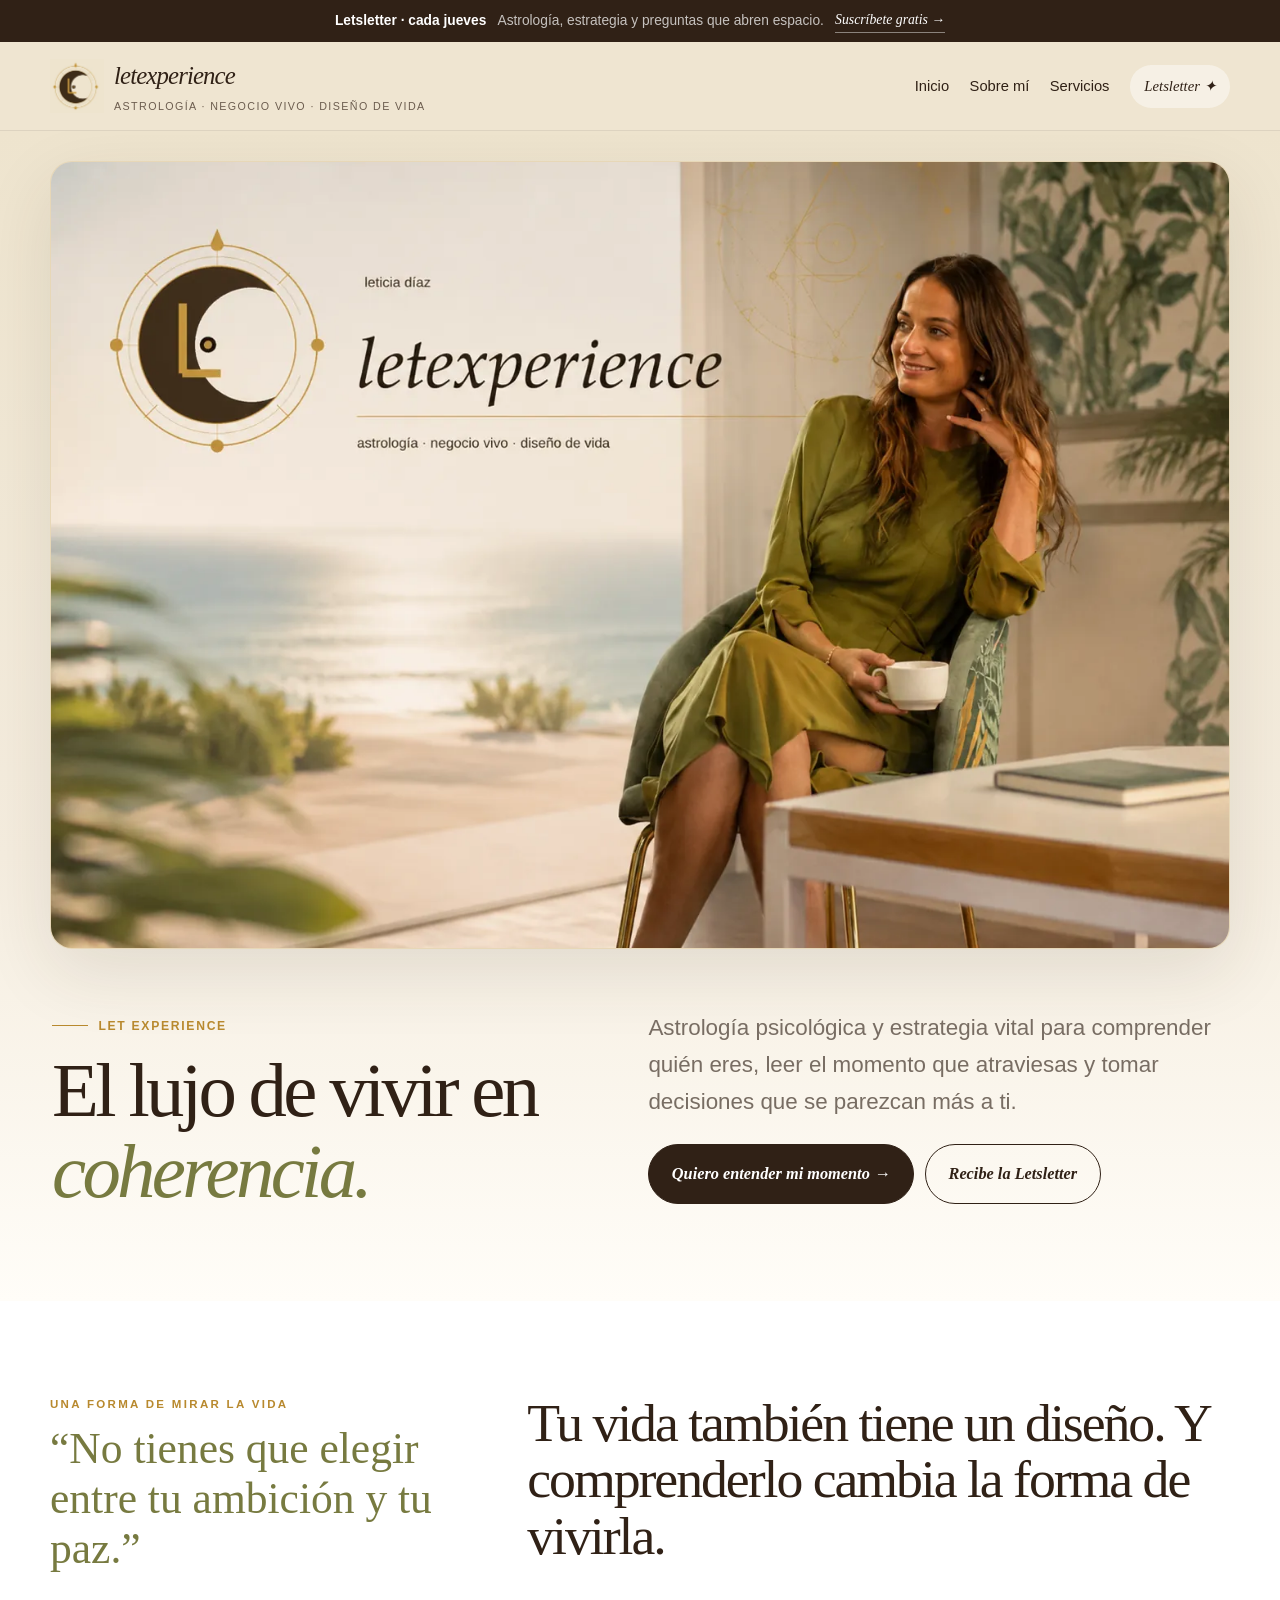
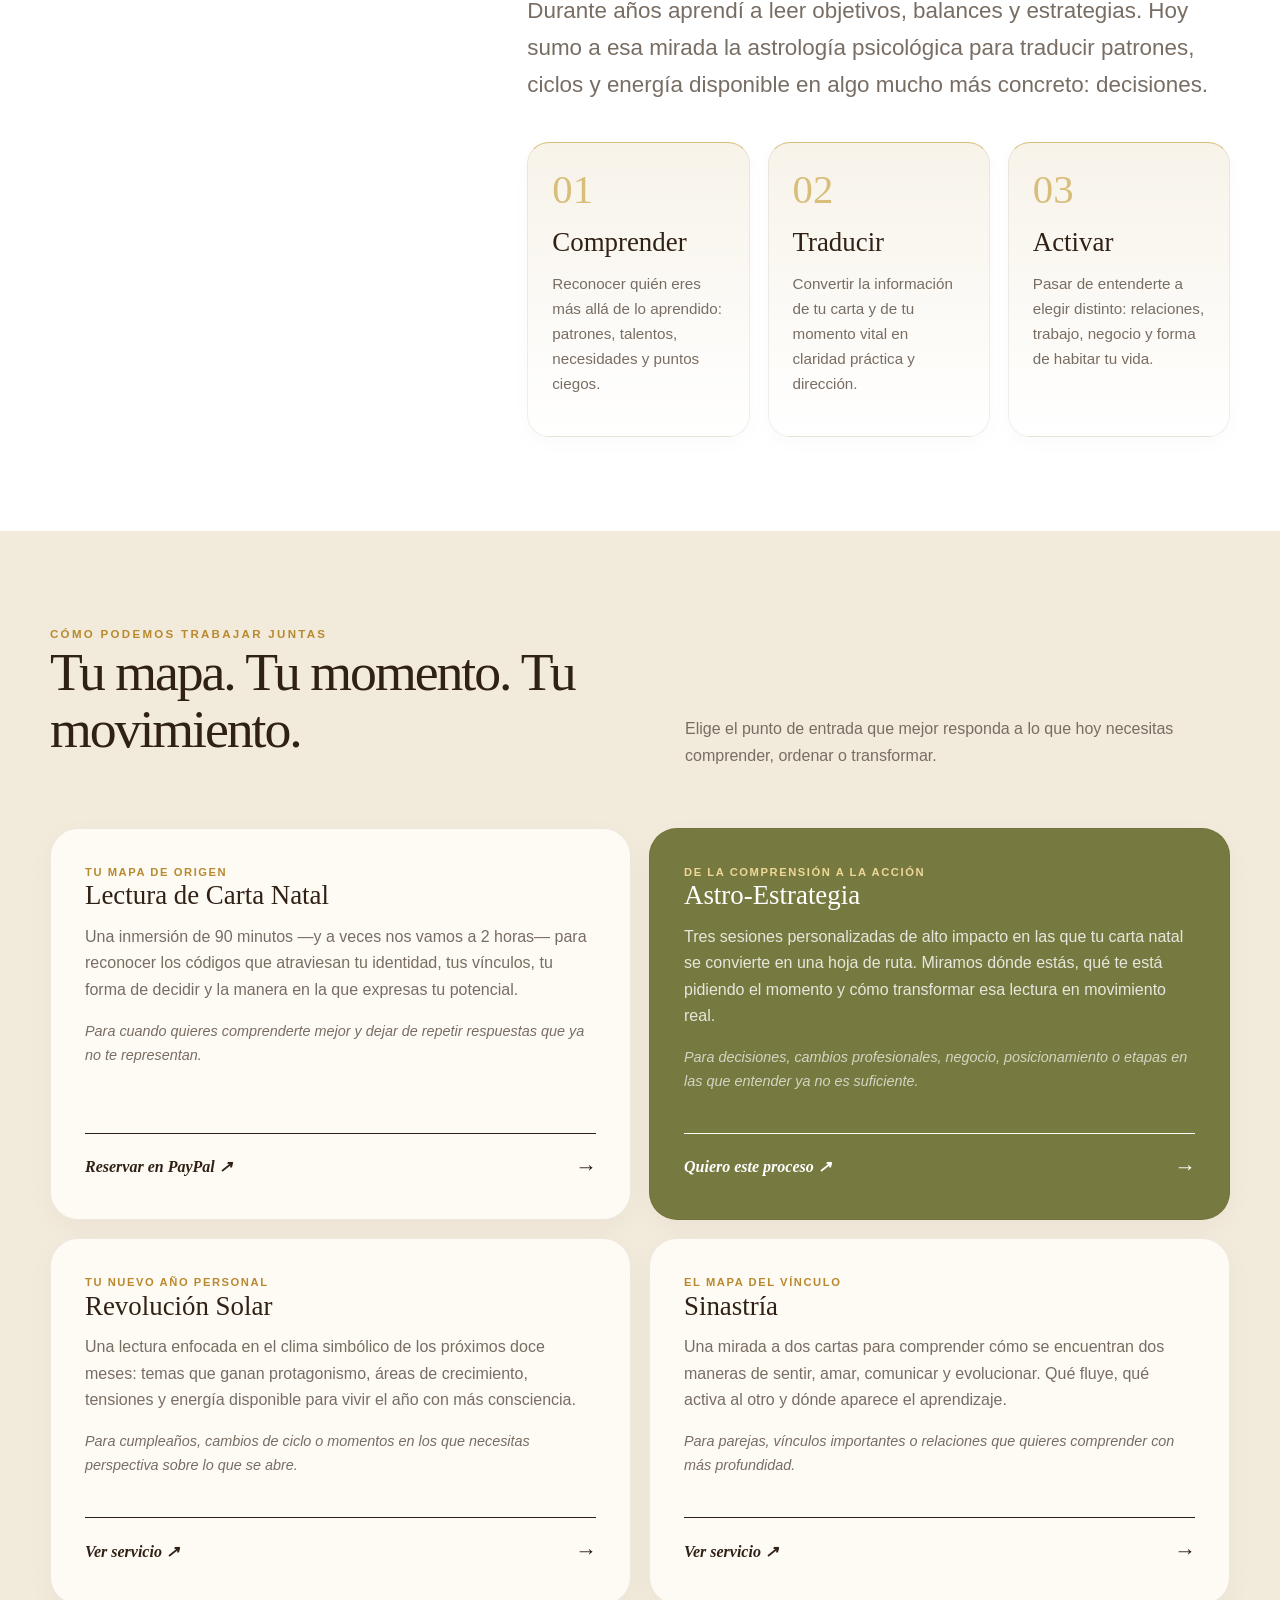
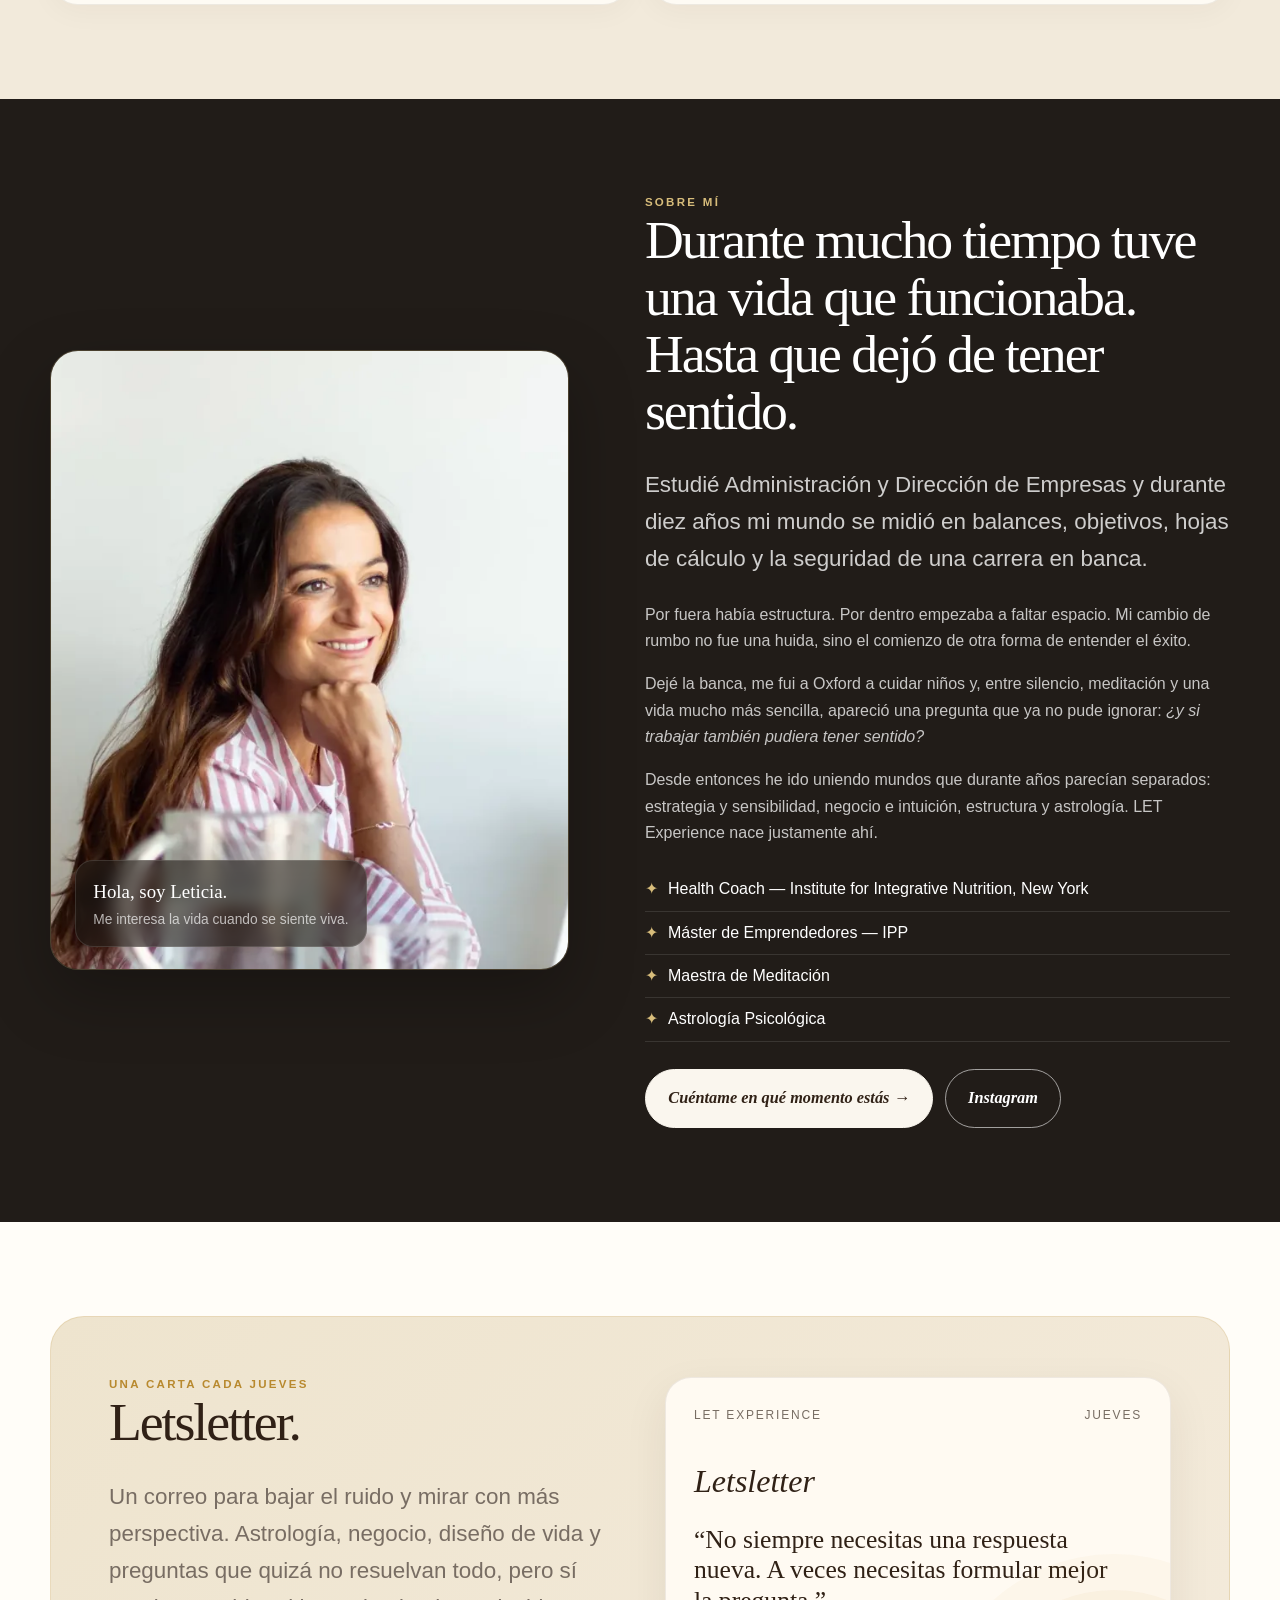
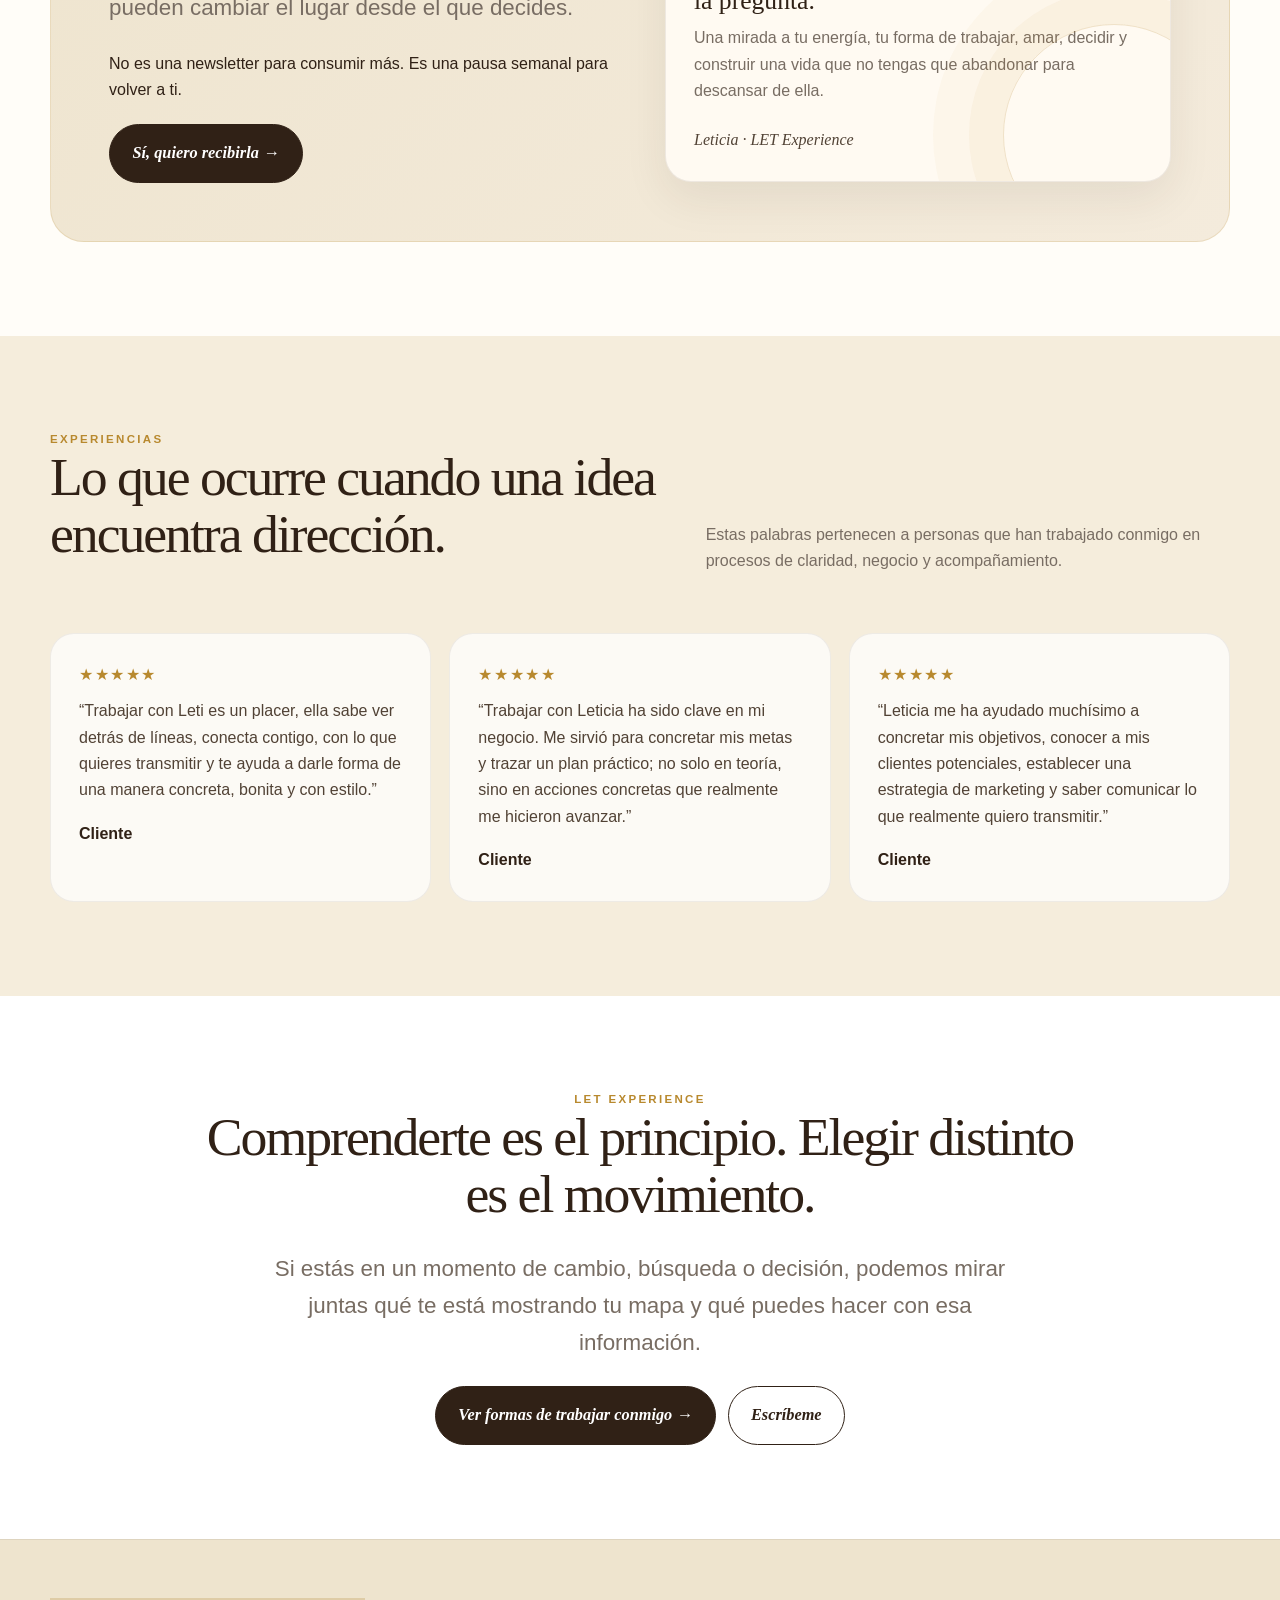
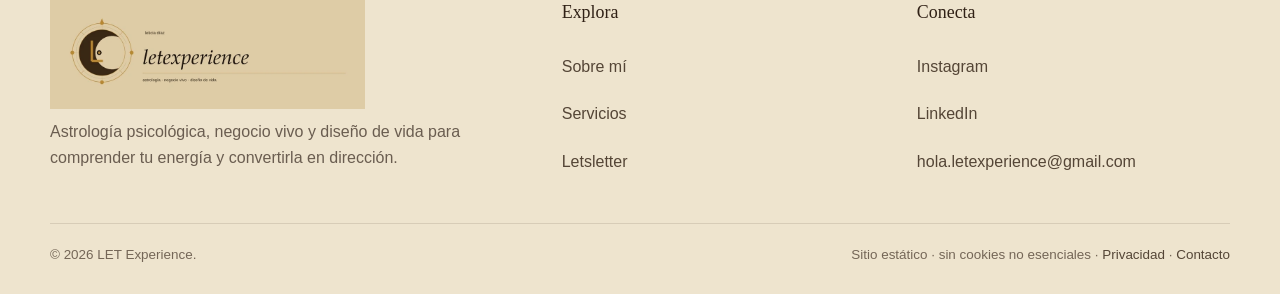
==== index.html @ 970029c1 "Analitica, favicon, imagen para compartir y pagina de privacidad 1) Analitica (Vercel Web Analytics)" ====
<!doctype html><html lang="es"><head><meta charset="utf-8"><meta name="viewport" content="width=device-width,initial-scale=1"><title>LET Experience — Astrología · negocio vivo · diseño de vida</title><meta name="description" content="Astrología psicológica, negocio vivo y diseño de vida con Leticia Díaz. Comprende tu mapa, lee tu momento y conviértelo en dirección."><link rel="canonical" href="https://letexperience.com/">
<link rel="icon" href="/favicon.ico" sizes="any"><link rel="icon" type="image/png" sizes="32x32" href="/assets/favicon-32x32.png"><link rel="icon" type="image/png" sizes="16x16" href="/assets/favicon-16x16.png"><link rel="apple-touch-icon" href="/assets/apple-touch-icon.png"><link rel="manifest" href="/site.webmanifest"><meta name="theme-color" content="#eee4ce">
<meta property="og:type" content="website"><meta property="og:site_name" content="LET Experience"><meta property="og:locale" content="es_ES"><meta property="og:url" content="https://letexperience.com/"><meta property="og:title" content="LET Experience — Astrología · negocio vivo · diseño de vida"><meta property="og:description" content="Astrología psicológica, negocio vivo y diseño de vida con Leticia Díaz. Comprende tu mapa, lee tu momento y conviértelo en dirección."><meta property="og:image" content="https://letexperience.com/assets/og-image.jpg"><meta property="og:image:width" content="1200"><meta property="og:image:height" content="630"><meta property="og:image:alt" content="LET Experience — Leticia Díaz, astrología psicológica y diseño de vida">
<meta name="twitter:card" content="summary_large_image"><meta name="twitter:title" content="LET Experience — Astrología · negocio vivo · diseño de vida"><meta name="twitter:description" content="Astrología psicológica, negocio vivo y diseño de vida con Leticia Díaz."><meta name="twitter:image" content="https://letexperience.com/assets/og-image.jpg">
<link rel="stylesheet" href="styles/part1.css"><link rel="stylesheet" href="styles/part2.css"><link rel="stylesheet" href="styles/part3.css"></head><body>
<div class="notice"><div class="wrap"><strong>Letsletter · cada jueves</strong><span>Astrología, estrategia y preguntas que abren espacio.</span><a href="https://2x8qrt.subscribepage.io/" rel="noopener" target="_blank">Suscríbete gratis →</a></div></div><header><div class="wrap nav">
<a aria-label="LET Experience" class="brand" href="#inicio"><span class="brand-icon"><img alt="" src="assets/logo.webp"/></span><span class="brand-name"><strong>letexperience</strong><small>astrología · negocio vivo · diseño de vida</small></span></a>
<button aria-expanded="false" aria-label="Abrir menú" class="menu-btn">☰</button>
<nav class="navlinks"><a href="#inicio">Inicio</a><a href="#sobre-mi">Sobre mí</a><a href="#servicios">Servicios</a><a class="newsletter" href="#letsletter">Letsletter ✦</a></nav>
</div></header><main id="inicio"><section class="hero"><div class="wrap">
<div class="hero-image"><img alt="LET Experience, astrología, negocio vivo y diseño de vida con Leticia Díaz." src="assets/hero.webp" width="1440" height="1080" loading="eager"/></div>
<div class="hero-copy"><div><div class="micro">LET Experience</div><h1>El lujo de vivir en <em>coherencia.</em></h1></div><div class="hero-right"><p class="lead">Astrología psicológica y estrategia vital para comprender quién eres, leer el momento que atraviesas y tomar decisiones que se parezcan más a ti.</p><div class="button-row"><a class="btn dark" href="#servicios">Quiero entender mi momento →</a><a class="btn light" href="https://2x8qrt.subscribepage.io/" rel="noopener" target="_blank">Recibe la Letsletter</a></div></div></div>
</div></section><section class="manifesto"><div class="wrap manifesto-grid">
<div class="manifesto-quote"><div class="eyebrow">Una forma de mirar la vida</div><p>“No tienes que elegir entre tu ambición y tu paz.”</p></div>
<div><h2>Tu vida también tiene un diseño. Y comprenderlo cambia la forma de vivirla.</h2><p class="lead">Durante años aprendí a leer objetivos, balances y estrategias. Hoy sumo a esa mirada la astrología psicológica para traducir patrones, ciclos y energía disponible en algo mucho más concreto: decisiones.</p>
<div class="pillars"><article class="pillar"><div class="num">01</div><h3>Comprender</h3><p>Reconocer quién eres más allá de lo aprendido: patrones, talentos, necesidades y puntos ciegos.</p></article><article class="pillar"><div class="num">02</div><h3>Traducir</h3><p>Convertir la información de tu carta y de tu momento vital en claridad práctica y dirección.</p></article><article class="pillar"><div class="num">03</div><h3>Activar</h3><p>Pasar de entenderte a elegir distinto: relaciones, trabajo, negocio y forma de habitar tu vida.</p></article></div></div>
</div></section><section class="services" id="servicios"><div class="wrap">
<div class="section-head"><div><div class="eyebrow">Cómo podemos trabajar juntas</div><h2>Tu mapa. Tu momento. Tu movimiento.</h2></div><p>Elige el punto de entrada que mejor responda a lo que hoy necesitas comprender, ordenar o transformar.</p></div>
<div class="cards">
<article class="card"><div><div class="tag">Tu mapa de origen</div><h3>Lectura de Carta Natal</h3><p>Una inmersión de 90 minutos —y a veces nos vamos a 2 horas— para reconocer los códigos que atraviesan tu identidad, tus vínculos, tu forma de decidir y la manera en la que expresas tu potencial.</p><p class="service-note">Para cuando quieres comprenderte mejor y dejar de repetir respuestas que ya no te representan.</p></div><a class="text-link" href="https://www.paypal.com/ncp/payment/VRPRA8NPQF23C" rel="noopener" target="_blank">Reservar en PayPal ↗ <span>→</span></a></article>
<article class="card featured"><div><div class="tag">De la comprensión a la acción</div><h3>Astro-Estrategia</h3><p>Tres sesiones personalizadas de alto impacto en las que tu carta natal se convierte en una hoja de ruta. Miramos dónde estás, qué te está pidiendo el momento y cómo transformar esa lectura en movimiento real.</p><p class="service-note">Para decisiones, cambios profesionales, negocio, posicionamiento o etapas en las que entender ya no es suficiente.</p></div><a class="text-link" href="https://www.paypal.com/ncp/payment/H6RK2QXMWAWJY" rel="noopener" target="_blank">Quiero este proceso ↗ <span>→</span></a></article>
<article class="card"><div><div class="tag">Tu nuevo año personal</div><h3>Revolución Solar</h3><p>Una lectura enfocada en el clima simbólico de los próximos doce meses: temas que ganan protagonismo, áreas de crecimiento, tensiones y energía disponible para vivir el año con más consciencia.</p><p class="service-note">Para cumpleaños, cambios de ciclo o momentos en los que necesitas perspectiva sobre lo que se abre.</p></div><a class="text-link" href="https://www.paypal.com/ncp/payment/VW5XDKJSXHUWJ" rel="noopener" target="_blank">Ver servicio ↗ <span>→</span></a></article>
<article class="card"><div><div class="tag">El mapa del vínculo</div><h3>Sinastría</h3><p>Una mirada a dos cartas para comprender cómo se encuentran dos maneras de sentir, amar, comunicar y evolucionar. Qué fluye, qué activa al otro y dónde aparece el aprendizaje.</p><p class="service-note">Para parejas, vínculos importantes o relaciones que quieres comprender con más profundidad.</p></div><a class="text-link" href="https://www.paypal.com/ncp/payment/57J2TXLCMSVRA" rel="noopener" target="_blank">Ver servicio ↗ <span>→</span></a></article>
</div></div></section><section class="about" id="sobre-mi"><div class="wrap about-grid">
<div class="about-collage"><div class="photo-main"><img alt="Leticia en un espacio luminoso, natural y elegante." src="assets/about-leticia.webp" width="1100" height="733" loading="lazy"/><div class="hello"><strong>Hola, soy Leticia.</strong><span>Me interesa la vida cuando se siente viva.</span></div></div></div>
<div><div class="eyebrow">Sobre mí</div><h2>Durante mucho tiempo tuve una vida que funcionaba. Hasta que dejó de tener sentido.</h2><p class="lead">Estudié Administración y Dirección de Empresas y durante diez años mi mundo se midió en balances, objetivos, hojas de cálculo y la seguridad de una carrera en banca.</p><p>Por fuera había estructura. Por dentro empezaba a faltar espacio. Mi cambio de rumbo no fue una huida, sino el comienzo de otra forma de entender el éxito.</p><p>Dejé la banca, me fui a Oxford a cuidar niños y, entre silencio, meditación y una vida mucho más sencilla, apareció una pregunta que ya no pude ignorar: <em>¿y si trabajar también pudiera tener sentido?</em></p><p>Desde entonces he ido uniendo mundos que durante años parecían separados: estrategia y sensibilidad, negocio e intuición, estructura y astrología. LET Experience nace justamente ahí.</p>
<ul class="ticks"><li>Health Coach — Institute for Integrative Nutrition, New York</li><li>Máster de Emprendedores — IPP</li><li>Maestra de Meditación</li><li>Astrología Psicológica</li></ul>
<div class="button-row"><a class="btn ivory" href="mailto:hola.letexperience@gmail.com">Cuéntame en qué momento estás →</a><a class="btn light" href="https://www.instagram.com/leticialetexperience/?hl=es" rel="noopener" target="_blank">Instagram</a></div>
</div></div></section><section class="newsletter" id="letsletter"><div class="wrap"><div class="newsletter-box">
<div><div class="eyebrow">Una carta cada jueves</div><h2>Letsletter.</h2><p class="lead">Un correo para bajar el ruido y mirar con más perspectiva. Astrología, negocio, diseño de vida y preguntas que quizá no resuelvan todo, pero sí pueden cambiar el lugar desde el que decides.</p><p>No es una newsletter para consumir más. Es una pausa semanal para volver a ti.</p><div class="button-row"><a class="btn dark" href="https://2x8qrt.subscribepage.io/" rel="noopener" target="_blank">Sí, quiero recibirla →</a></div></div>
<div aria-hidden="true" class="newsletter-preview"><div class="nl-top"><span>LET Experience</span><span>Jueves</span></div><div class="nl-title">Letsletter</div><div class="nl-quote">“No siempre necesitas una respuesta nueva. A veces necesitas formular mejor la pregunta.”</div><p class="nl-text">Una mirada a tu energía, tu forma de trabajar, amar, decidir y construir una vida que no tengas que abandonar para descansar de ella.</p><div class="nl-sign">Leticia · LET Experience</div></div>
</div></div></section><section class="testimonials"><div class="wrap"><div class="section-head"><div><div class="eyebrow">Experiencias</div><h2>Lo que ocurre cuando una idea encuentra dirección.</h2></div><p>Estas palabras pertenecen a personas que han trabajado conmigo en procesos de claridad, negocio y acompañamiento.</p></div><div class="test-grid">
<blockquote class="testimonial"><div class="stars">★★★★★</div><p>“Trabajar con Leti es un placer, ella sabe ver detrás de líneas, conecta contigo, con lo que quieres transmitir y te ayuda a darle forma de una manera concreta, bonita y con estilo.”</p><cite>Cliente</cite></blockquote>
<blockquote class="testimonial"><div class="stars">★★★★★</div><p>“Trabajar con Leticia ha sido clave en mi negocio. Me sirvió para concretar mis metas y trazar un plan práctico; no solo en teoría, sino en acciones concretas que realmente me hicieron avanzar.”</p><cite>Cliente</cite></blockquote>
<blockquote class="testimonial"><div class="stars">★★★★★</div><p>“Leticia me ha ayudado muchísimo a concretar mis objetivos, conocer a mis clientes potenciales, establecer una estrategia de marketing y saber comunicar lo que realmente quiero transmitir.”</p><cite>Cliente</cite></blockquote>
</div></div></section><section class="final-cta"><div class="wrap final-box"><div class="eyebrow">LET Experience</div><h2>Comprenderte es el principio. Elegir distinto es el movimiento.</h2><p class="lead">Si estás en un momento de cambio, búsqueda o decisión, podemos mirar juntas qué te está mostrando tu mapa y qué puedes hacer con esa información.</p><div class="button-row"><a class="btn dark" href="#servicios">Ver formas de trabajar conmigo →</a><a class="btn light" href="mailto:hola.letexperience@gmail.com">Escríbeme</a></div></div></section></main><footer class="footer"><div class="wrap"><div class="footer-grid"><div><img alt="Let Experience" class="footer-logo" src="assets/logo.webp"/><p>Astrología psicológica, negocio vivo y diseño de vida para comprender tu energía y convertirla en dirección.</p></div><nav><strong>Explora</strong><a href="#sobre-mi">Sobre mí</a><a href="#servicios">Servicios</a><a href="#letsletter">Letsletter</a></nav><nav><strong>Conecta</strong><a href="https://www.instagram.com/leticialetexperience/?hl=es" rel="noopener" target="_blank">Instagram</a><a href="https://www.linkedin.com/in/leticiadiazpardo/" rel="noopener" target="_blank">LinkedIn</a><a href="mailto:hola.letexperience@gmail.com">hola.letexperience@gmail.com</a></nav></div><div class="footer-bottom"><span>© <span data-year=""></span> LET Experience.</span><span>Sitio estático · sin cookies no esenciales · <a href="/privacidad.html">Privacidad</a> · <a href="mailto:hola.letexperience@gmail.com?subject=Contacto%20LET%20Experience">Contacto</a></span></div></div></footer>
<script defer src="/_vercel/insights/script.js"></script>
<script>const b=document.querySelector('.menu-btn'),n=document.querySelector('.navlinks');if(b&&n){b.addEventListener('click',()=>{n.classList.toggle('open');b.setAttribute('aria-expanded',n.classList.contains('open')?'true':'false')});n.querySelectorAll('a').forEach(a=>a.addEventListener('click',()=>{n.classList.remove('open');b.setAttribute('aria-expanded','false')}))}document.querySelectorAll('[data-year]').forEach(e=>e.textContent=new Date().getFullYear());</script>
</body></html>
---- styles/part1.css ----
:root{
  --ink:#302116;--ink2:#514235;--muted:#786d63;--paper:#fffdf8;--ivory:#faf6ee;
  --brand:#eee4ce;--cream:#f2eadb;--gold:#b8892e;--gold2:#d8bd7b;--olive:#777a40;
  --night:#211c18;--line:rgba(48,33,22,.12);--shadow:0 24px 70px rgba(58,42,28,.11);--radius:28px
}
*{box-sizing:border-box}html{scroll-behavior:smooth;overflow-x:hidden}body{margin:0;background:var(--paper);color:var(--ink);font-family:"Avenir Next",Avenir,"Segoe UI",Arial,sans-serif;line-height:1.65;text-rendering:optimizeLegibility;overflow-x:hidden}img{display:block;max-width:100%;height:auto}a{color:inherit;word-break:break-word;overflow-wrap:break-word}.wrap{width:min(1180px,calc(100% - 44px));margin:auto}
h1,h2,h3{font-family:Georgia,"Times New Roman",serif;font-weight:400;line-height:1.06;margin:0 0 .52em}h1{font-size:clamp(3rem,6vw,5.9rem);letter-spacing:-.048em}h2{font-size:clamp(2.25rem,4.2vw,4.35rem);letter-spacing:-.038em}h3{font-size:clamp(1.45rem,2.1vw,2.15rem)}p{margin:.6em 0 1.05em}.lead{font-size:clamp(1.12rem,1.75vw,1.4rem);color:var(--muted);max-width:760px}.eyebrow{font-size:.72rem;letter-spacing:.2em;text-transform:uppercase;font-weight:800;color:var(--gold)}
.btn{display:inline-flex;align-items:center;justify-content:center;gap:.55rem;min-height:52px;padding:.95rem 1.4rem;border-radius:999px;text-decoration:none;border:1px solid var(--ink);font-family:"Baskerville","Iowan Old Style",Georgia,serif;font-style:italic;font-size:1.02rem;font-weight:600;transition:.2s ease}.btn:hover{transform:translateY(-2px);box-shadow:0 10px 25px rgba(48,33,22,.10)}.btn.dark{background:var(--ink);color:#fff}.btn.light{background:transparent}.btn.ivory{background:var(--ivory);border-color:var(--ivory);color:var(--ink)}.button-row{display:flex;gap:.72rem;flex-wrap:wrap;margin-top:1.3rem}
.notice{background:var(--ink);color:#fff;padding:.58rem 1rem;font-size:.86rem}.notice .wrap{display:flex;justify-content:center;align-items:center;gap:.7rem;flex-wrap:wrap}.notice span{opacity:.72}.notice a{font-family:Georgia,serif;font-style:italic;text-decoration:none;border-bottom:1px solid rgba(255,255,255,.44)}
header{position:sticky;top:0;z-index:30;background:rgba(238,228,206,.93);backdrop-filter:blur(14px);border-bottom:1px solid rgba(48,33,22,.09)}.nav{height:88px;display:flex;align-items:center;justify-content:space-between;gap:24px}.brand{display:flex;align-items:center;gap:10px;text-decoration:none}.brand-icon{width:54px;height:54px;overflow:hidden;position:relative;flex:0 0 54px}.brand-icon img{position:absolute;max-width:none;width:222px;height:auto;left:-11px;top:-11px}.brand-name{display:grid;gap:1px}.brand-name strong{font-family:Georgia,"Times New Roman",serif;font-weight:400;font-style:italic;font-size:1.55rem;letter-spacing:-.035em}.brand-name small{font-size:.67rem;letter-spacing:.13em;text-transform:uppercase;color:#6c5d4f}.navlinks{display:flex;align-items:center;gap:1.28rem}.navlinks a{text-decoration:none;font-size:.92rem}.navlinks .newsletter{padding:.59rem .9rem;background:rgba(255,255,255,.45);border-radius:999px;font-family:Georgia,serif;font-style:italic}.menu-btn{display:none;border:1px solid rgba(48,33,22,.16);background:rgba(255,255,255,.5);border-radius:12px;padding:.55rem .72rem;font-size:1.1rem}
section{padding:94px 0}.hero{padding:30px 0 88px;background:linear-gradient(180deg,var(--brand),#f5eddf 62%,var(--paper))}.hero-image{border-radius:22px;overflow:hidden;box-shadow:var(--shadow);border:1px solid rgba(184,137,46,.14);background:var(--brand)}.hero-image img{width:100%;aspect-ratio:3/2;object-fit:cover}.hero-copy{display:grid;grid-template-columns:.95fr 1.05fr;gap:72px;align-items:end;padding:48px 2px 0}.hero-copy h1{margin-bottom:0}.hero-copy h1 em{color:var(--olive);font-style:italic}.hero-right{padding-bottom:.55rem}.micro{display:flex;gap:.65rem;align-items:center;margin-bottom:14px;color:var(--gold);font-size:.76rem;font-weight:800;letter-spacing:.14em;text-transform:uppercase}.micro:before{content:"";width:36px;height:1px;background:var(--gold)}
.manifesto{background:#fff}.manifesto-grid{display:grid;grid-template-columns:.72fr 1.28fr;gap:82px}.manifesto-quote p{font-family:Georgia,serif;font-size:clamp(2rem,3.4vw,3.55rem);line-height:1.14;color:var(--olive);margin:.68rem 0 0}.pillars{display:grid;grid-template-columns:repeat(3,1fr);gap:18px;margin-top:38px}.pillar{padding:27px 24px 24px;border:1px solid rgba(48,33,22,.07);border-top-color:var(--gold2);border-radius:22px;background:linear-gradient(180deg,rgba(238,228,206,.44),rgba(255,255,255,.94));box-shadow:0 6px 20px rgba(48,33,22,.025)}.pillar p{color:var(--muted);font-size:.95rem}.num{font-family:Georgia,serif;color:var(--gold2);font-size:2.55rem;line-height:1;margin-bottom:17px}
---- styles/part2.css ----
.services{background:var(--cream)}.section-head{display:flex;justify-content:space-between;align-items:end;gap:36px;margin-bottom:42px}.section-head p{max-width:545px;color:var(--muted)}.cards{display:grid;grid-template-columns:repeat(2,1fr);gap:18px}.card{min-height:330px;padding:34px;border-radius:var(--radius);background:rgba(255,253,248,.88);border:1px solid rgba(48,33,22,.08);display:flex;flex-direction:column;justify-content:space-between;box-shadow:0 8px 28px rgba(48,33,22,.035)}.card.featured{background:var(--olive);color:#fff}.tag{font-size:.7rem;letter-spacing:.14em;text-transform:uppercase;font-weight:800;color:var(--gold)}.featured .tag{color:#f0d796}.card p{color:var(--muted);max-width:550px}.featured p{color:rgba(255,255,255,.82)}.service-note{font-size:.9rem;font-style:italic;color:var(--ink2);margin-top:.9rem}.featured .service-note{color:rgba(255,255,255,.68)}.text-link{display:flex;justify-content:space-between;align-items:center;text-decoration:none;border-top:1px solid currentColor;padding-top:16px;margin-top:24px;font-family:Georgia,serif;font-style:italic;font-weight:600}.text-link span{font-size:1.35rem}
.about{background:var(--night);color:#fff}.about-grid{display:grid;grid-template-columns:.94fr 1.06fr;gap:76px;align-items:center}.about-collage{position:relative;min-height:620px;display:flex;align-items:center}.photo-main{position:relative;width:min(100%,560px);height:620px;overflow:hidden;border-radius:28px;box-shadow:0 26px 65px rgba(0,0,0,.25);border:1px solid rgba(216,189,123,.22)}.photo-main img{width:100%;height:100%;object-fit:cover;object-position:center;display:block}.hello{position:absolute;left:24px;bottom:22px;z-index:2;padding:.92rem 1.08rem;border-radius:18px;background:rgba(33,28,24,.58);backdrop-filter:blur(8px);border:1px solid rgba(255,255,255,.12)}.hello strong{font-family:Georgia,serif;font-size:1.18rem;font-weight:400}.hello span{display:block;font-size:.86rem;color:rgba(255,255,255,.68);margin-top:2px}.about .eyebrow{color:var(--gold2)}.about p{color:rgba(255,255,255,.75)}.about .lead{color:rgba(255,255,255,.78)}.ticks{list-style:none;margin:1.35rem 0 1.7rem;padding:0}.ticks li{padding:.5rem 0;border-bottom:1px solid rgba(255,255,255,.11)}.ticks li:before{content:"✦";color:var(--gold2);margin-right:.63rem}.about .btn.light{border-color:rgba(255,255,255,.58);color:#fff}
.newsletter{background:var(--paper)}.newsletter-box{display:grid;grid-template-columns:1fr 1fr;gap:50px;align-items:center;padding:58px;border-radius:34px;background:linear-gradient(135deg,var(--brand),#f4ebdc);border:1px solid rgba(184,137,46,.17);overflow:hidden}.newsletter-preview{background:#fffaf2;border:1px solid rgba(48,33,22,.08);border-radius:26px;padding:28px;min-height:330px;box-shadow:0 16px 44px rgba(48,33,22,.08);position:relative;overflow:hidden}.newsletter-preview:after{content:"";position:absolute;right:-55px;bottom:-65px;width:220px;height:220px;border-radius:50%;border:1px solid rgba(184,137,46,.22);box-shadow:0 0 0 34px rgba(184,137,46,.05),0 0 0 70px rgba(184,137,46,.035)}.nl-top{display:flex;justify-content:space-between;gap:18px;font-size:.75rem;letter-spacing:.15em;text-transform:uppercase;color:var(--muted)}.nl-title{font-family:Georgia,serif;font-style:italic;font-size:2rem;margin-top:30px}.nl-quote{font-family:Georgia,serif;font-size:clamp(1.45rem,2vw,2rem);line-height:1.18;max-width:430px;margin-top:17px}.nl-text{color:var(--muted);max-width:455px}.nl-sign{font-family:Georgia,serif;font-style:italic;color:var(--ink2);margin-top:22px}
.testimonials{background:#f5eddc}.test-grid{display:grid;grid-template-columns:repeat(3,1fr);gap:18px}.testimonial{margin:0;padding:28px;border-radius:24px;background:rgba(255,255,255,.72);border:1px solid rgba(48,33,22,.07)}.stars{letter-spacing:.1em;color:var(--gold)}.testimonial p{color:var(--ink2)}.testimonial cite{font-style:normal;font-weight:800}
.final-cta{background:#fff}.final-box{text-align:center;max-width:880px;margin:auto}.final-box .lead{margin-left:auto;margin-right:auto}.final-box .button-row{justify-content:center}
.footer{background:var(--brand);color:var(--ink);padding:58px 0 28px;border-top:1px solid rgba(48,33,22,.08)}.footer-grid{display:grid;grid-template-columns:1.2fr .8fr .8fr;gap:42px}.footer-logo{width:315px;max-width:100%;mix-blend-mode:multiply}.footer p{max-width:430px;color:#6a5d50}.footer nav{display:grid;gap:.48rem}.footer nav strong{font-family:Georgia,serif;font-weight:400;font-size:1.12rem;margin-bottom:.3rem}.footer a{text-decoration:none;color:#544536}.footer-bottom{border-top:1px solid rgba(48,33,22,.12);margin-top:34px;padding-top:20px;display:flex;justify-content:space-between;gap:18px;flex-wrap:wrap;font-size:.84rem;color:#746657}
---- styles/part3.css ----
@media(max-width:900px){.navlinks{display:none;position:absolute;left:18px;right:18px;top:78px;padding:17px;background:#fffdf8;border-radius:18px;box-shadow:var(--shadow);flex-direction:column;align-items:stretch}.navlinks.open{display:flex}.menu-btn{display:block}.hero-copy,.manifesto-grid,.about-grid,.newsletter-box{grid-template-columns:1fr}.hero-copy{gap:24px}.manifesto-grid{gap:35px}.pillars,.cards,.test-grid{grid-template-columns:1fr}.section-head{align-items:flex-start;flex-direction:column}.footer-grid{grid-template-columns:1fr 1fr}.about-collage{min-height:620px;justify-content:center}.photo-main{height:560px}.newsletter-box{padding:40px}}

/* Tablet: aprovecha el ancho extra con rejillas de 2 columnas en vez de saltar directo a 1 */
@media(min-width:601px) and (max-width:900px){.pillars,.cards{grid-template-columns:repeat(2,1fr)}.test-grid{grid-template-columns:repeat(2,1fr)}.hero-copy h1{font-size:clamp(2.6rem,5.5vw,4rem)}.hero-image img{aspect-ratio:16/10}.about-collage{min-height:0}.photo-main{width:min(100%,520px);height:440px;margin:0 auto}.footer-grid{grid-template-columns:1fr 1fr}.card{min-height:auto}}

@media(max-width:600px){.wrap{width:min(100% - 28px,1180px)}.notice span{display:none}.nav{height:78px}.brand-icon{width:46px;height:46px;flex-basis:46px}.brand-icon img{width:190px;left:-9px;top:-9px}.brand-name strong{font-size:1.28rem}.brand-name small{font-size:.59rem;letter-spacing:.1em}.hero{padding:17px 0 64px}.hero-image{border-radius:12px}.hero-image img{aspect-ratio:4/3;object-fit:cover}.hero-copy{padding-top:30px}.hero-copy h1{font-size:2.8rem}section{padding:70px 0}.card{padding:27px;min-height:290px}.about-collage{min-height:520px;justify-content:center}.photo-main{width:100%;height:420px;border-radius:24px}.hello{left:16px;bottom:17px;right:16px}.newsletter-box{padding:28px 22px;border-radius:24px}.newsletter-preview{padding:22px;min-height:290px}.footer-grid{grid-template-columns:1fr}.footer-logo{width:275px}.button-row .btn{width:100%}.testimonial{padding:24px}.text-link{flex-wrap:wrap;gap:8px}}

@media(max-width:380px){.hero-copy h1{font-size:2.35rem}.nav{gap:10px}.brand-name small{display:none}}
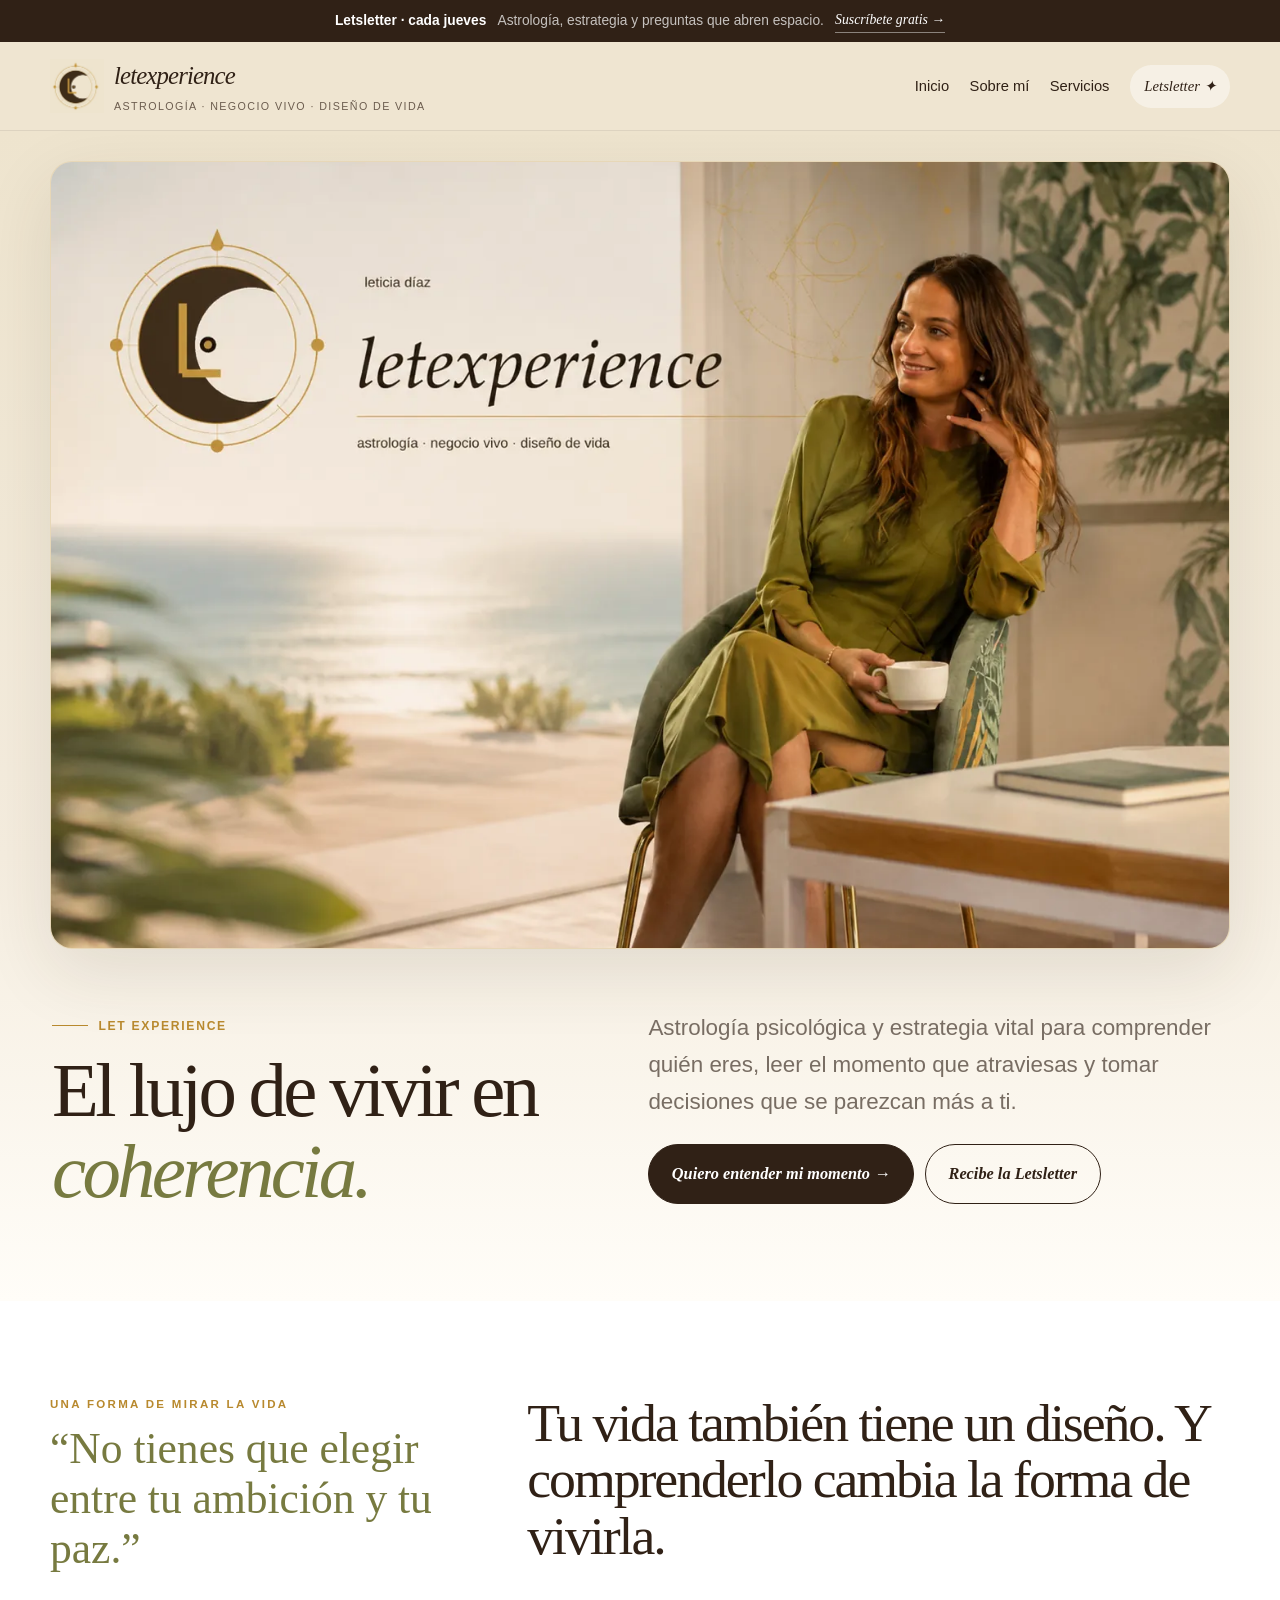
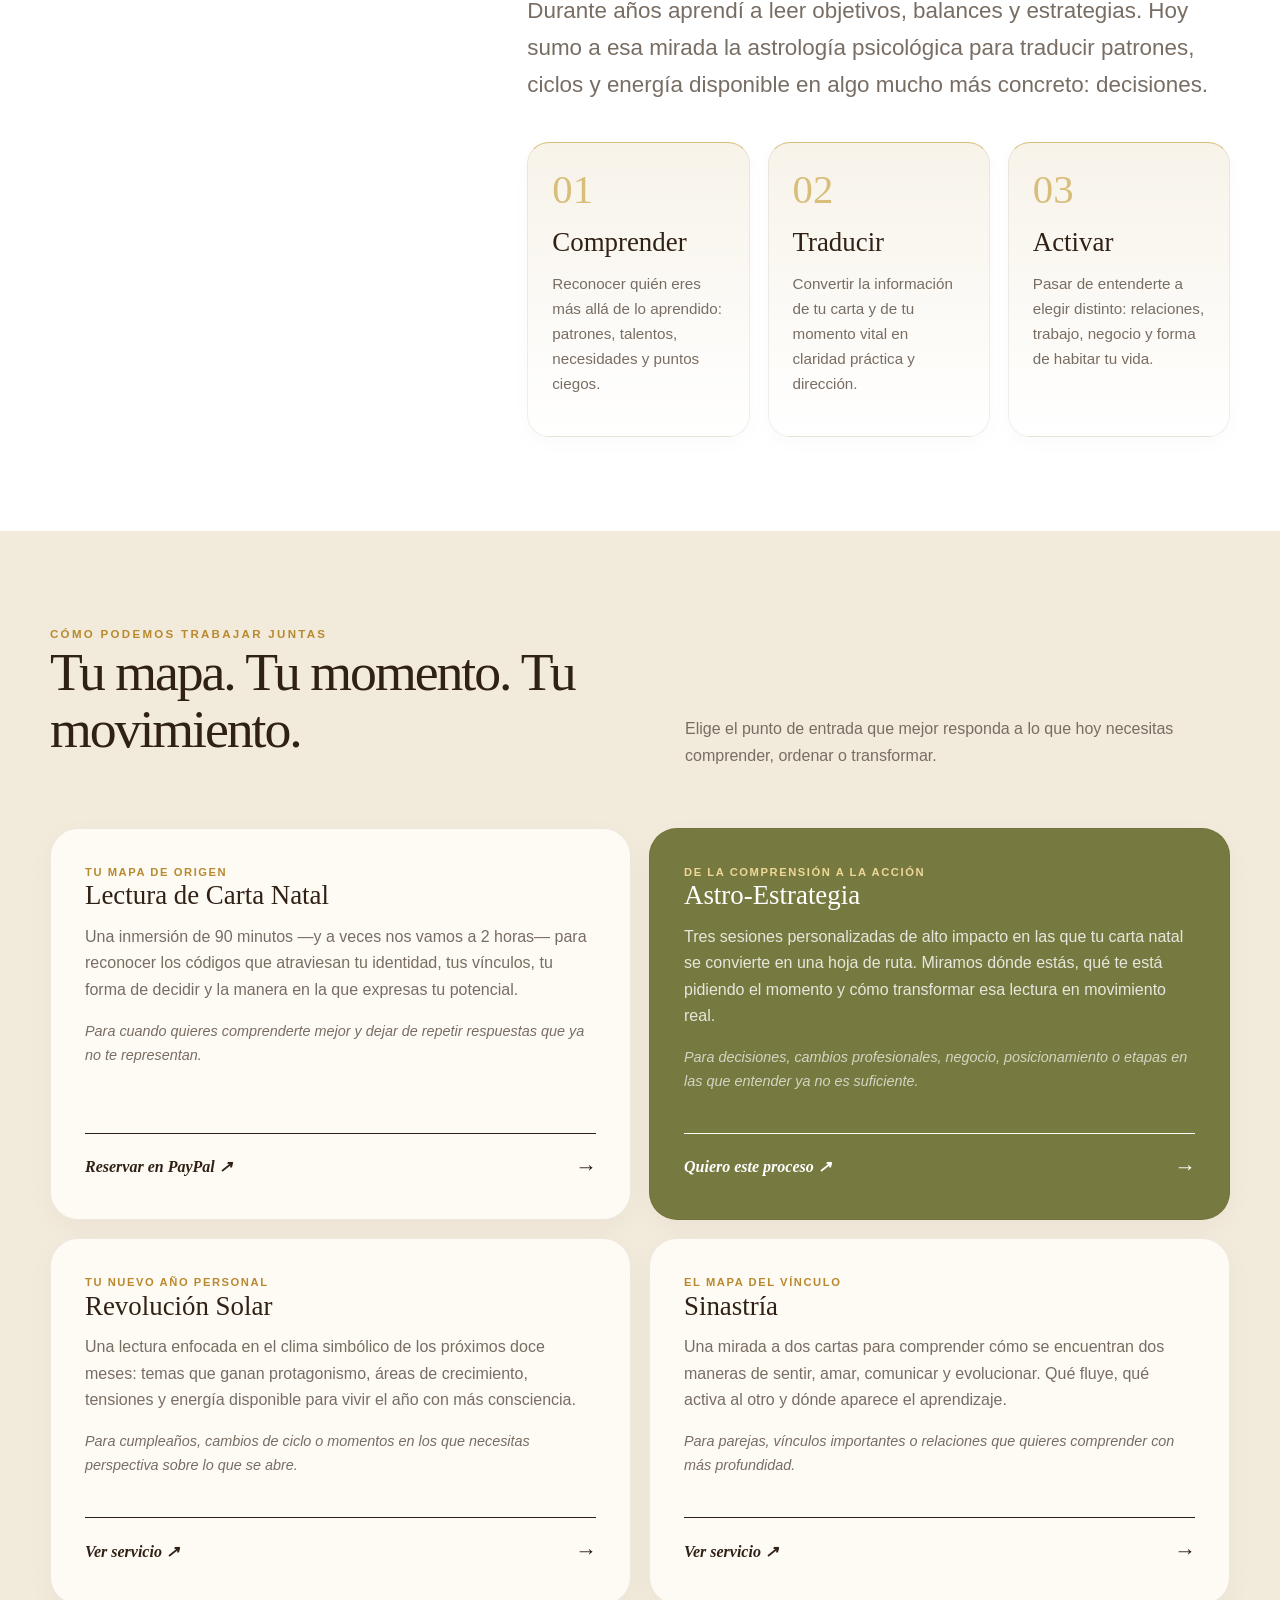
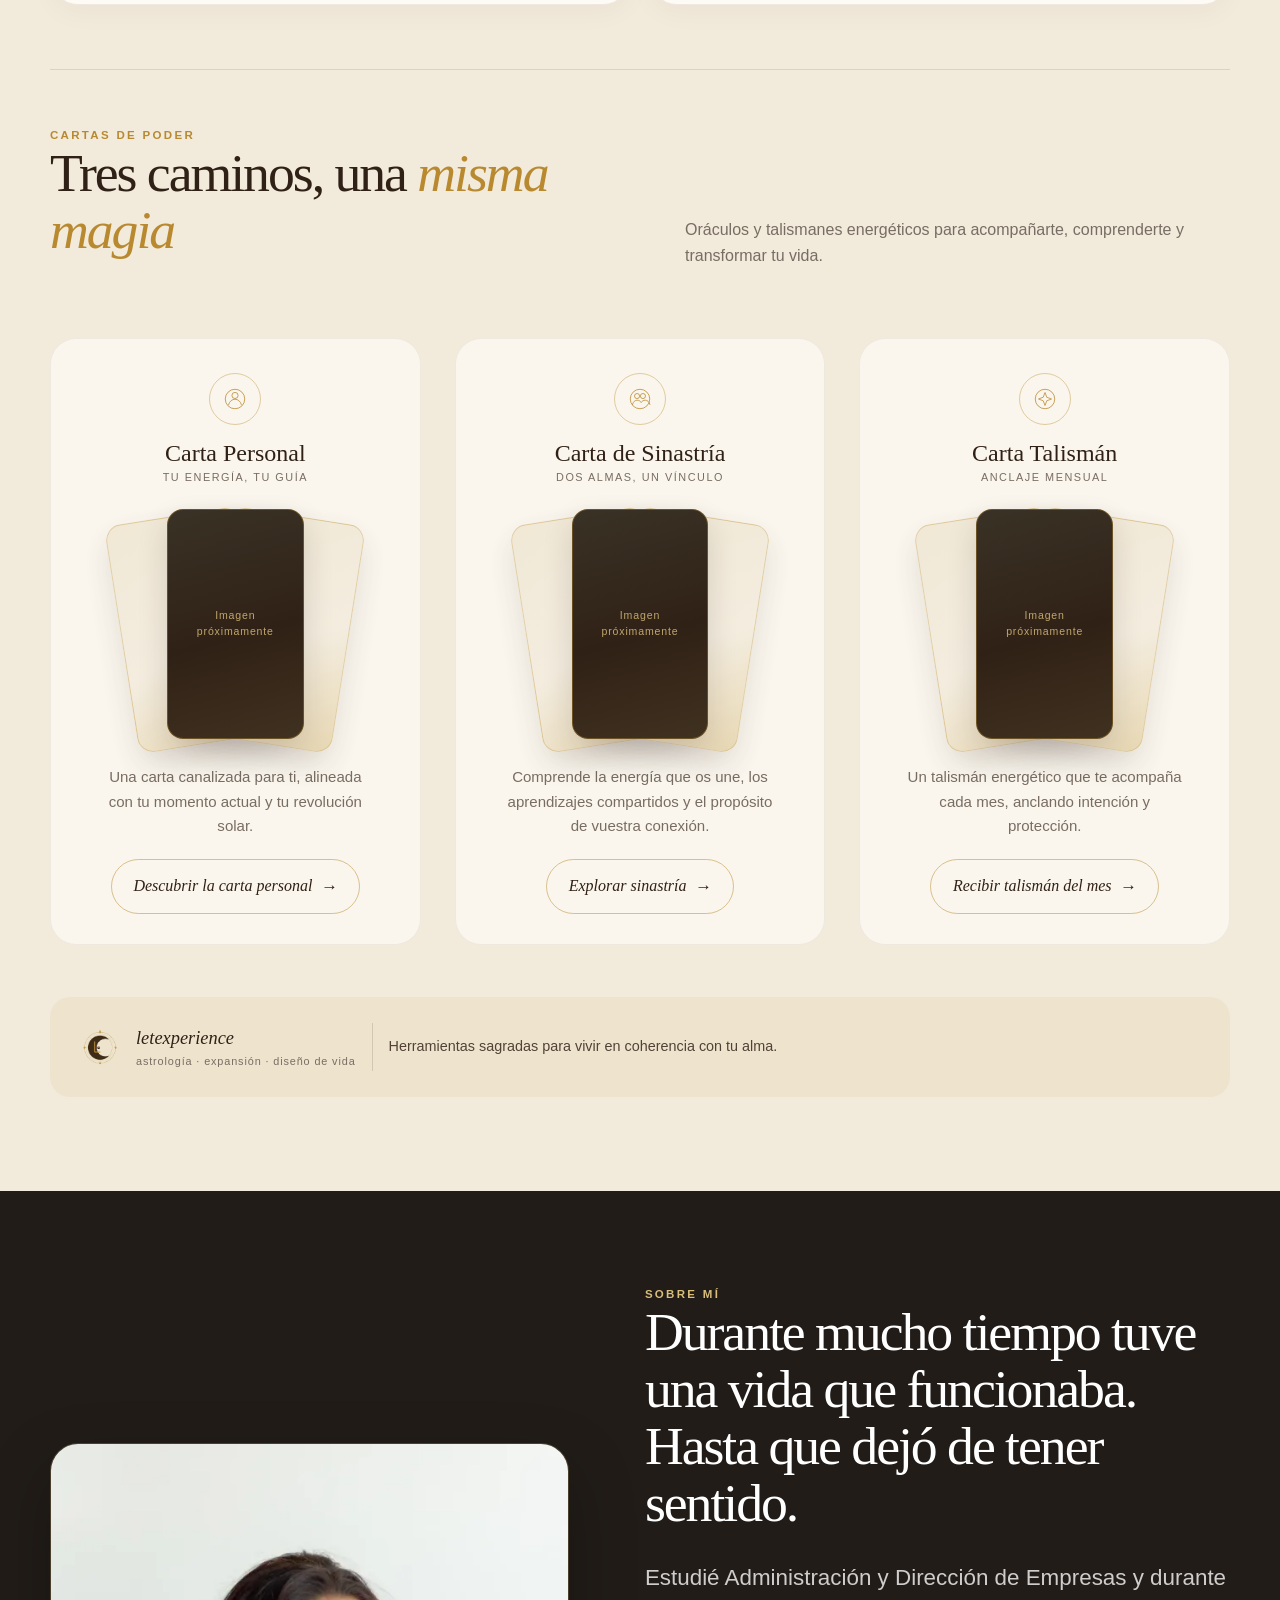
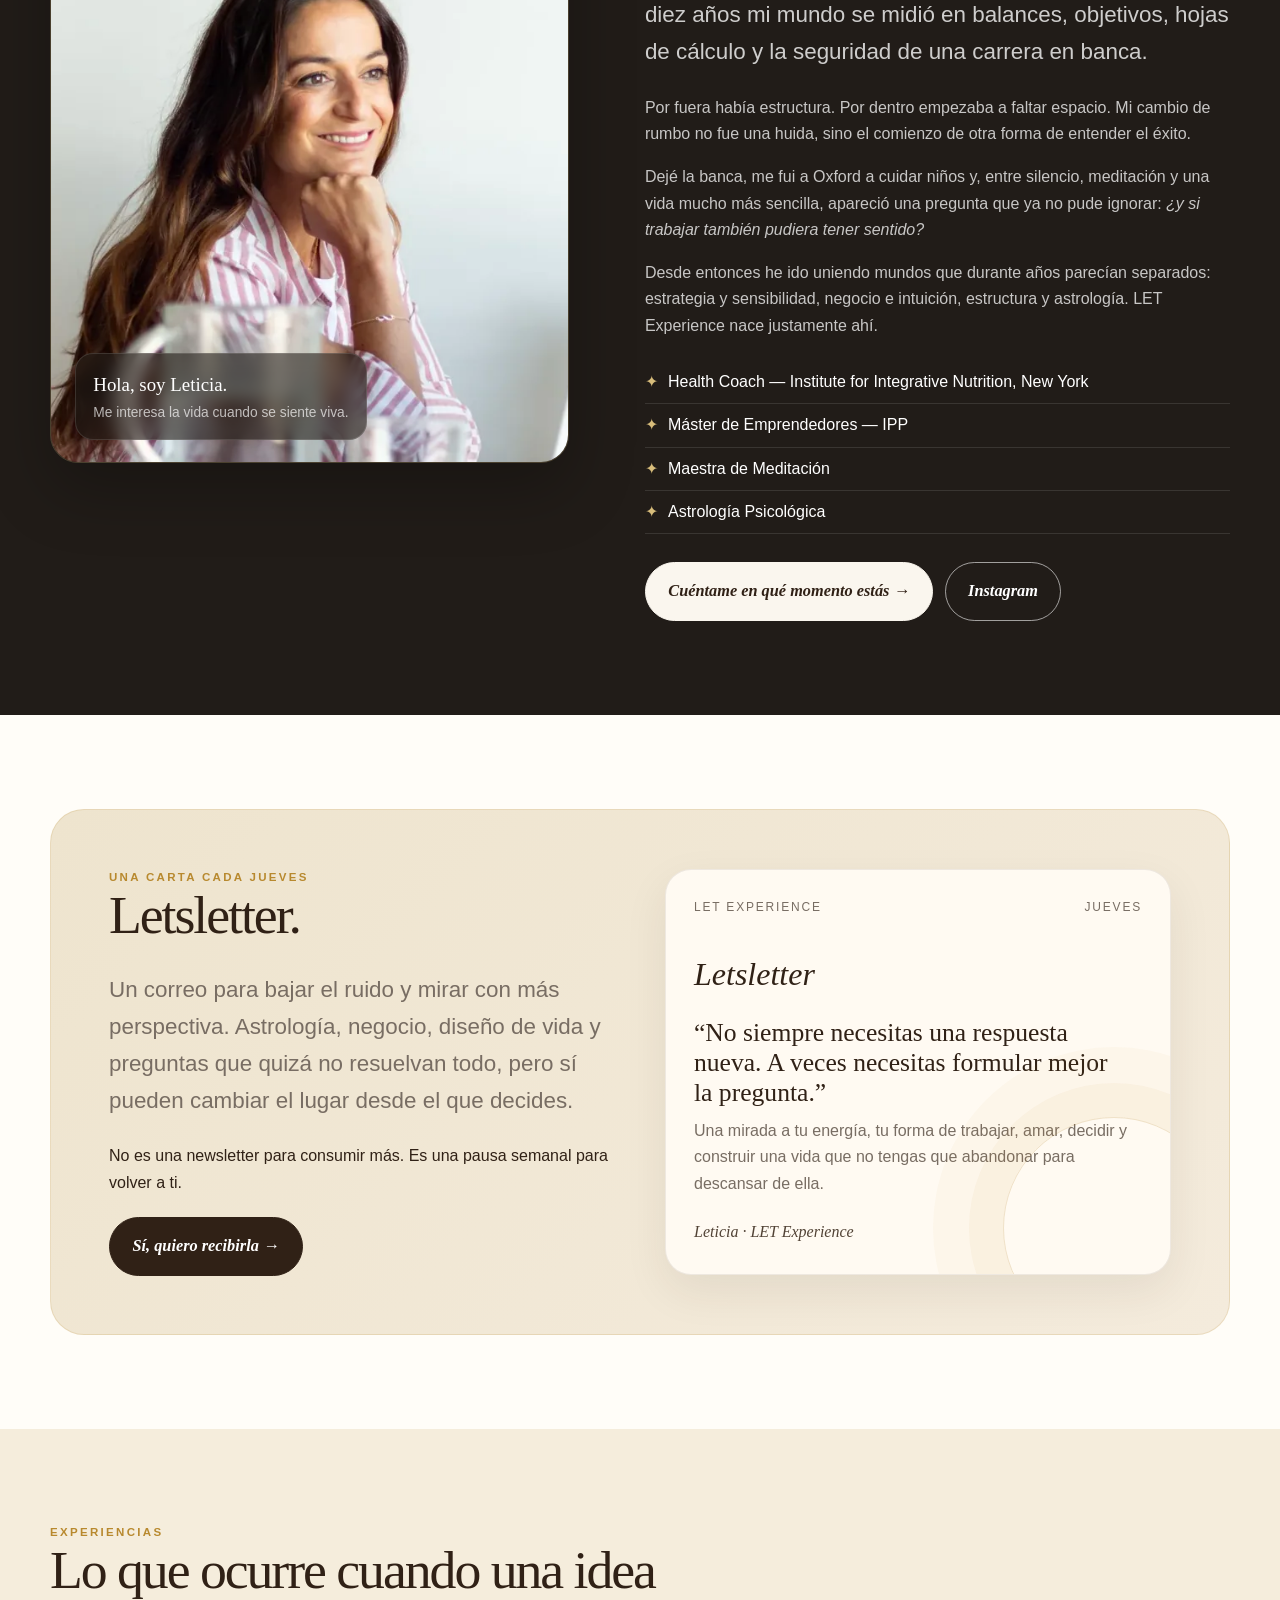
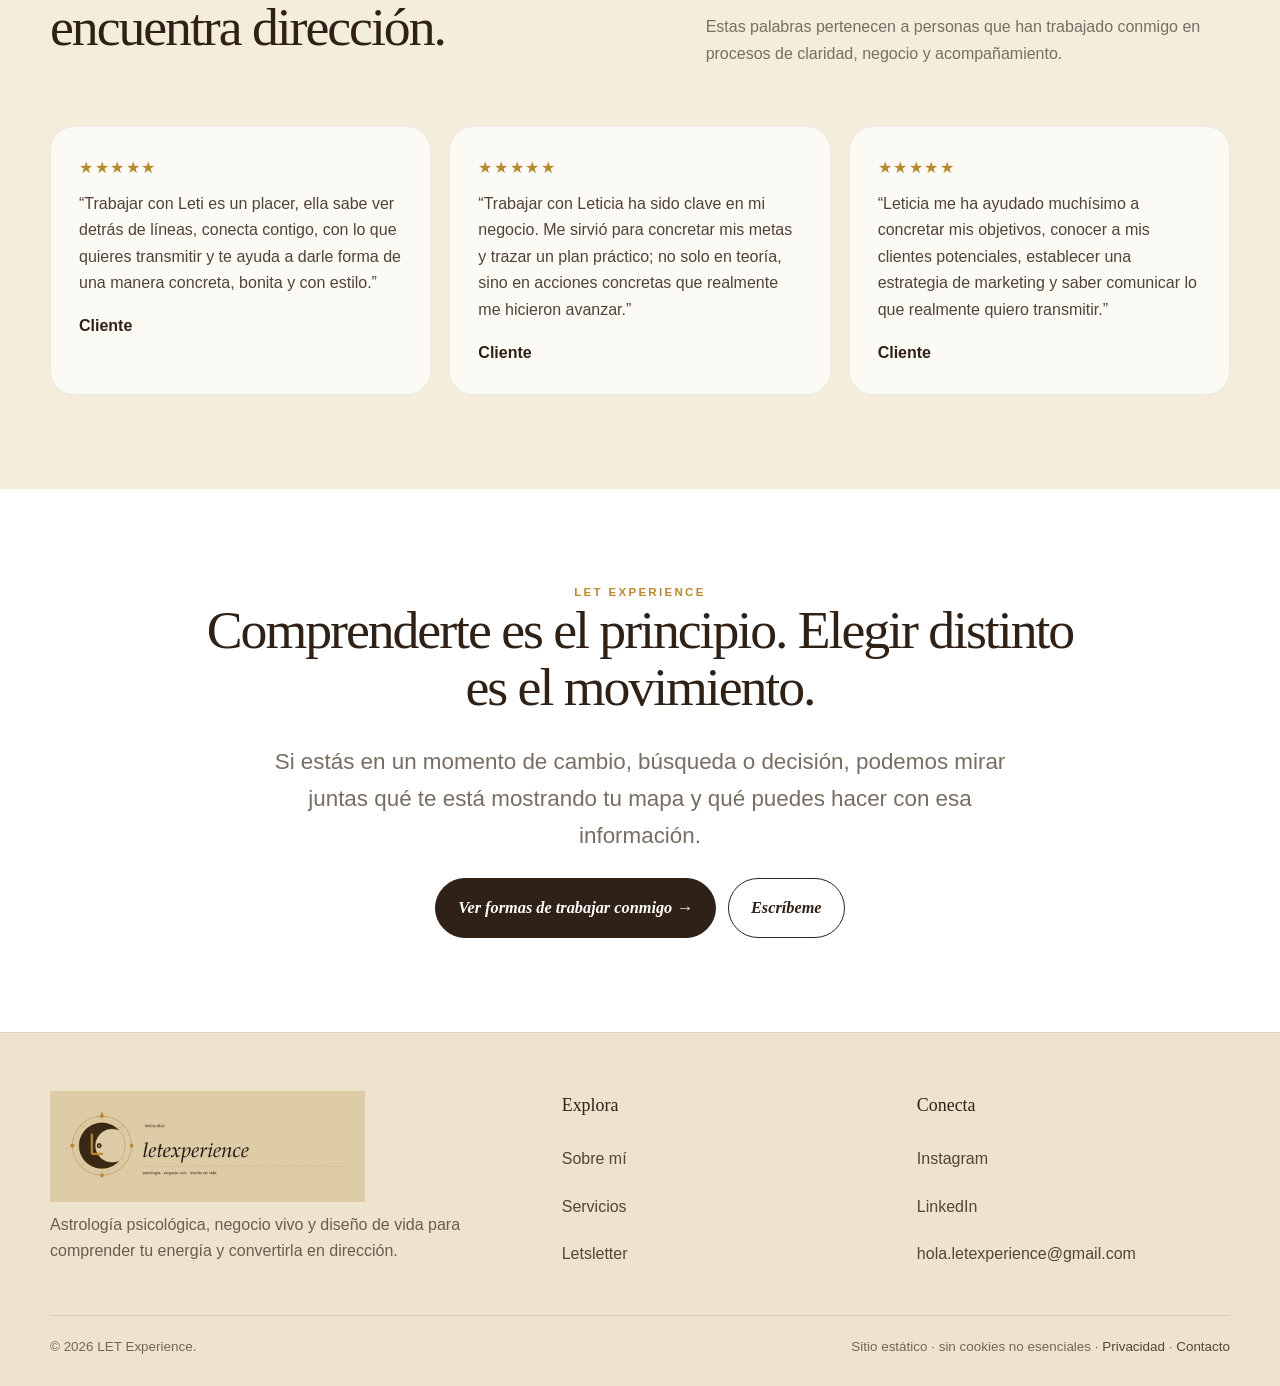
==== commit 45b805d7: "Nueva seccion: Cartas de Poder (dentro de Servicios) Integra el diseno 3 aprobado (abanico de 3 cart" ====
--- a/index.html
+++ b/index.html
@@ -21,7 +21,61 @@
 <article class="card featured"><div><div class="tag">De la comprensión a la acción</div><h3>Astro-Estrategia</h3><p>Tres sesiones personalizadas de alto impacto en las que tu carta natal se convierte en una hoja de ruta. Miramos dónde estás, qué te está pidiendo el momento y cómo transformar esa lectura en movimiento real.</p><p class="service-note">Para decisiones, cambios profesionales, negocio, posicionamiento o etapas en las que entender ya no es suficiente.</p></div><a class="text-link" href="https://www.paypal.com/ncp/payment/H6RK2QXMWAWJY" rel="noopener" target="_blank">Quiero este proceso ↗ <span>→</span></a></article>
 <article class="card"><div><div class="tag">Tu nuevo año personal</div><h3>Revolución Solar</h3><p>Una lectura enfocada en el clima simbólico de los próximos doce meses: temas que ganan protagonismo, áreas de crecimiento, tensiones y energía disponible para vivir el año con más consciencia.</p><p class="service-note">Para cumpleaños, cambios de ciclo o momentos en los que necesitas perspectiva sobre lo que se abre.</p></div><a class="text-link" href="https://www.paypal.com/ncp/payment/VW5XDKJSXHUWJ" rel="noopener" target="_blank">Ver servicio ↗ <span>→</span></a></article>
 <article class="card"><div><div class="tag">El mapa del vínculo</div><h3>Sinastría</h3><p>Una mirada a dos cartas para comprender cómo se encuentran dos maneras de sentir, amar, comunicar y evolucionar. Qué fluye, qué activa al otro y dónde aparece el aprendizaje.</p><p class="service-note">Para parejas, vínculos importantes o relaciones que quieres comprender con más profundidad.</p></div><a class="text-link" href="https://www.paypal.com/ncp/payment/57J2TXLCMSVRA" rel="noopener" target="_blank">Ver servicio ↗ <span>→</span></a></article>
-</div></div></section><section class="about" id="sobre-mi"><div class="wrap about-grid">
+</div>
+<div class="power-section">
+<div class="section-head power-head"><div><div class="eyebrow">Cartas de Poder</div><h2>Tres caminos, una <em>misma magia</em></h2></div><p>Oráculos y talismanes energéticos para acompañarte, comprenderte y transformar tu vida.</p></div>
+
+<div class="power-groups">
+
+<article class="power-group">
+<div class="power-icon" aria-hidden="true"><svg viewBox="0 0 44 44"><circle cx="22" cy="22" r="16.5"/><circle cx="22" cy="16" r="5.2"/><path d="M11 32c1.8-6.4 6.4-9.6 11-9.6S31.2 25.6 33 32"/></svg></div>
+<h3>Carta Personal</h3>
+<div class="power-sub">Tu energía, tu guía</div>
+<div class="power-deck ph-personal" role="img" aria-label="Vista previa de la Carta Personal — imagen próximamente">
+<div class="power-slide power-slide--left"></div>
+<div class="power-slide power-slide--main"><span class="power-soon">Imagen<br/>próximamente</span></div>
+<div class="power-slide power-slide--right"></div>
+</div>
+<p class="power-desc">Una carta canalizada para ti, alineada con tu momento actual y tu revolución solar.</p>
+<a class="power-cta" href="mailto:hola.letexperience@gmail.com?subject=Quiero%20mi%20Carta%20Personal">Descubrir la carta personal <span>→</span></a>
+</article>
+
+<article class="power-group">
+<div class="power-icon" aria-hidden="true"><svg viewBox="0 0 44 44"><circle cx="22" cy="22" r="16.5"/><circle cx="17" cy="17" r="4.3"/><circle cx="27" cy="17" r="4.3"/><path d="M9 32c1.4-5.4 4.6-8 8-8s5.6 1.6 7 4c1.4-2.4 3.6-4 7-4s6.6 2.6 8 8"/></svg></div>
+<h3>Carta de Sinastría</h3>
+<div class="power-sub">Dos almas, un vínculo</div>
+<div class="power-deck ph-sinastria" role="img" aria-label="Vista previa de la Carta de Sinastría — imagen próximamente">
+<div class="power-slide power-slide--left"></div>
+<div class="power-slide power-slide--main"><span class="power-soon">Imagen<br/>próximamente</span></div>
+<div class="power-slide power-slide--right"></div>
+</div>
+<p class="power-desc">Comprende la energía que os une, los aprendizajes compartidos y el propósito de vuestra conexión.</p>
+<a class="power-cta" href="mailto:hola.letexperience@gmail.com?subject=Quiero%20mi%20Carta%20de%20Sinastr%C3%ADa">Explorar sinastría <span>→</span></a>
+</article>
+
+<article class="power-group">
+<div class="power-icon" aria-hidden="true"><svg viewBox="0 0 44 44"><circle cx="22" cy="22" r="16.5"/><path d="M22 11 L25 19 L33 22 L25 25 L22 33 L19 25 L11 22 L19 19 Z"/></svg></div>
+<h3>Carta Talismán</h3>
+<div class="power-sub">Anclaje mensual</div>
+<div class="power-deck ph-talisman" role="img" aria-label="Vista previa de la Carta Talismán — imagen próximamente">
+<div class="power-slide power-slide--left"></div>
+<div class="power-slide power-slide--main"><span class="power-soon">Imagen<br/>próximamente</span></div>
+<div class="power-slide power-slide--right"></div>
+</div>
+<p class="power-desc">Un talismán energético que te acompaña cada mes, anclando intención y protección.</p>
+<a class="power-cta" href="mailto:hola.letexperience@gmail.com?subject=Quiero%20mi%20Carta%20Talism%C3%A1n%20del%20Mes">Recibir talismán del mes <span>→</span></a>
+</article>
+
+</div>
+
+<div class="power-strip">
+<img alt="" src="assets/logo-icon.webp"/>
+<div class="power-strip-word"><strong>letexperience</strong><small>astrología · expansión · diseño de vida</small></div>
+<span class="power-strip-divider"></span>
+<span class="power-strip-tag">Herramientas sagradas para vivir en coherencia con tu alma.</span>
+</div>
+</div>
+</div></section><section class="about" id="sobre-mi"><div class="wrap about-grid">
 <div class="about-collage"><div class="photo-main"><img alt="Leticia en un espacio luminoso, natural y elegante." src="assets/about-leticia.webp" width="1100" height="733" loading="lazy"/><div class="hello"><strong>Hola, soy Leticia.</strong><span>Me interesa la vida cuando se siente viva.</span></div></div></div>
 <div><div class="eyebrow">Sobre mí</div><h2>Durante mucho tiempo tuve una vida que funcionaba. Hasta que dejó de tener sentido.</h2><p class="lead">Estudié Administración y Dirección de Empresas y durante diez años mi mundo se midió en balances, objetivos, hojas de cálculo y la seguridad de una carrera en banca.</p><p>Por fuera había estructura. Por dentro empezaba a faltar espacio. Mi cambio de rumbo no fue una huida, sino el comienzo de otra forma de entender el éxito.</p><p>Dejé la banca, me fui a Oxford a cuidar niños y, entre silencio, meditación y una vida mucho más sencilla, apareció una pregunta que ya no pude ignorar: <em>¿y si trabajar también pudiera tener sentido?</em></p><p>Desde entonces he ido uniendo mundos que durante años parecían separados: estrategia y sensibilidad, negocio e intuición, estructura y astrología. LET Experience nace justamente ahí.</p>
 <ul class="ticks"><li>Health Coach — Institute for Integrative Nutrition, New York</li><li>Máster de Emprendedores — IPP</li><li>Maestra de Meditación</li><li>Astrología Psicológica</li></ul>
--- a/styles/part2.css
+++ b/styles/part2.css
@@ -3,4 +3,4 @@
 .newsletter{background:var(--paper)}.newsletter-box{display:grid;grid-template-columns:1fr 1fr;gap:50px;align-items:center;padding:58px;border-radius:34px;background:linear-gradient(135deg,var(--brand),#f4ebdc);border:1px solid rgba(184,137,46,.17);overflow:hidden}.newsletter-preview{background:#fffaf2;border:1px solid rgba(48,33,22,.08);border-radius:26px;padding:28px;min-height:330px;box-shadow:0 16px 44px rgba(48,33,22,.08);position:relative;overflow:hidden}.newsletter-preview:after{content:"";position:absolute;right:-55px;bottom:-65px;width:220px;height:220px;border-radius:50%;border:1px solid rgba(184,137,46,.22);box-shadow:0 0 0 34px rgba(184,137,46,.05),0 0 0 70px rgba(184,137,46,.035)}.nl-top{display:flex;justify-content:space-between;gap:18px;font-size:.75rem;letter-spacing:.15em;text-transform:uppercase;color:var(--muted)}.nl-title{font-family:Georgia,serif;font-style:italic;font-size:2rem;margin-top:30px}.nl-quote{font-family:Georgia,serif;font-size:clamp(1.45rem,2vw,2rem);line-height:1.18;max-width:430px;margin-top:17px}.nl-text{color:var(--muted);max-width:455px}.nl-sign{font-family:Georgia,serif;font-style:italic;color:var(--ink2);margin-top:22px}
 .testimonials{background:#f5eddc}.test-grid{display:grid;grid-template-columns:repeat(3,1fr);gap:18px}.testimonial{margin:0;padding:28px;border-radius:24px;background:rgba(255,255,255,.72);border:1px solid rgba(48,33,22,.07)}.stars{letter-spacing:.1em;color:var(--gold)}.testimonial p{color:var(--ink2)}.testimonial cite{font-style:normal;font-weight:800}
 .final-cta{background:#fff}.final-box{text-align:center;max-width:880px;margin:auto}.final-box .lead{margin-left:auto;margin-right:auto}.final-box .button-row{justify-content:center}
-.footer{background:var(--brand);color:var(--ink);padding:58px 0 28px;border-top:1px solid rgba(48,33,22,.08)}.footer-grid{display:grid;grid-template-columns:1.2fr .8fr .8fr;gap:42px}.footer-logo{width:315px;max-width:100%;mix-blend-mode:multiply}.footer p{max-width:430px;color:#6a5d50}.footer nav{display:grid;gap:.48rem}.footer nav strong{font-family:Georgia,serif;font-weight:400;font-size:1.12rem;margin-bottom:.3rem}.footer a{text-decoration:none;color:#544536}.footer-bottom{border-top:1px solid rgba(48,33,22,.12);margin-top:34px;padding-top:20px;display:flex;justify-content:space-between;gap:18px;flex-wrap:wrap;font-size:.84rem;color:#746657}+.footer{background:var(--brand);color:var(--ink);padding:58px 0 28px;border-top:1px solid rgba(48,33,22,.08)}.footer-grid{display:grid;grid-template-columns:1.2fr .8fr .8fr;gap:42px}.footer-logo{width:315px;max-width:100%;mix-blend-mode:multiply}.footer p{max-width:430px;color:#6a5d50}.footer nav{display:grid;gap:.48rem}.footer nav strong{font-family:Georgia,serif;font-weight:400;font-size:1.12rem;margin-bottom:.3rem}.footer a{text-decoration:none;color:#544536}.footer-bottom{border-top:1px solid rgba(48,33,22,.12);margin-top:34px;padding-top:20px;display:flex;justify-content:space-between;gap:18px;flex-wrap:wrap;font-size:.84rem;color:#746657}.power-section{margin-top:64px;padding-top:56px;border-top:1px solid var(--line)}.power-head{margin-bottom:52px}.power-head h2 em{font-style:italic;color:var(--gold)}.power-groups{display:grid;grid-template-columns:repeat(3,1fr);gap:34px}.power-group{text-align:center;padding:34px 24px 30px;border-radius:26px;background:rgba(255,253,248,.6);border:1px solid rgba(48,33,22,.06)}.power-icon{width:52px;height:52px;margin:0 auto 16px;border-radius:50%;display:flex;align-items:center;justify-content:center;border:1px solid rgba(184,137,46,.4)}.power-icon svg{width:26px;height:26px;fill:none;stroke:var(--gold);stroke-width:1.3}.power-group h3{font-size:1.5rem;margin-bottom:2px}.power-sub{font-size:.68rem;letter-spacing:.14em;text-transform:uppercase;color:var(--muted);margin-bottom:22px}.power-deck{position:relative;height:230px;margin:0 auto 26px;width:100%;max-width:220px}.power-slide{position:absolute;top:6px;width:62%;height:100%;border-radius:16px;border:1px solid rgba(184,137,46,.4);box-shadow:0 14px 30px rgba(48,33,22,.16);background:linear-gradient(155deg,var(--brand),var(--cream) 55%,var(--gold2) 130%)}.power-slide--left{left:-2%;transform:rotate(-9deg);z-index:1;opacity:.75}.power-slide--right{right:-2%;transform:rotate(9deg);z-index:1;opacity:.75}.power-slide--main{left:19%;top:0;z-index:2;display:flex;align-items:center;justify-content:center;background:linear-gradient(165deg,#3a3226,var(--ink) 55%,#4a3c26 130%)}.power-soon{font-family:"Segoe UI",Arial,sans-serif;font-size:.66rem;letter-spacing:.08em;color:rgba(216,189,123,.85);line-height:1.5;text-align:center;padding:0 10px}.power-desc{color:var(--muted);font-size:.94rem;max-width:280px;margin:0 auto 20px}.power-cta{display:inline-flex;align-items:center;gap:8px;font-family:Georgia,serif;font-style:italic;text-decoration:none;color:var(--ink);border:1px solid rgba(184,137,46,.5);border-radius:999px;padding:.78rem 1.35rem;transition:.2s ease}.power-cta:hover{background:var(--ink);color:#fff;border-color:var(--ink)}.power-cta span{font-size:1.05rem}.power-strip{margin-top:52px;padding:26px 30px;border-radius:20px;background:var(--brand);display:flex;align-items:center;gap:16px;flex-wrap:wrap}.power-strip img{width:40px;height:40px;flex:none}.power-strip-word strong{display:block;font-family:Georgia,serif;font-style:italic;font-size:1.15rem;font-weight:400;color:var(--ink)}.power-strip-word small{display:block;font-size:.68rem;letter-spacing:.08em;color:var(--muted)}.power-strip-divider{width:1px;align-self:stretch;background:rgba(48,33,22,.15);display:block}.power-strip-tag{color:var(--ink2);font-size:.9rem;flex:1;min-width:200px}
--- a/styles/part3.css
+++ b/styles/part3.css
@@ -1,8 +1,8 @@
 @media(max-width:900px){.navlinks{display:none;position:absolute;left:18px;right:18px;top:78px;padding:17px;background:#fffdf8;border-radius:18px;box-shadow:var(--shadow);flex-direction:column;align-items:stretch}.navlinks.open{display:flex}.menu-btn{display:block}.hero-copy,.manifesto-grid,.about-grid,.newsletter-box{grid-template-columns:1fr}.hero-copy{gap:24px}.manifesto-grid{gap:35px}.pillars,.cards,.test-grid{grid-template-columns:1fr}.section-head{align-items:flex-start;flex-direction:column}.footer-grid{grid-template-columns:1fr 1fr}.about-collage{min-height:620px;justify-content:center}.photo-main{height:560px}.newsletter-box{padding:40px}}
 
 /* Tablet: aprovecha el ancho extra con rejillas de 2 columnas en vez de saltar directo a 1 */
-@media(min-width:601px) and (max-width:900px){.pillars,.cards{grid-template-columns:repeat(2,1fr)}.test-grid{grid-template-columns:repeat(2,1fr)}.hero-copy h1{font-size:clamp(2.6rem,5.5vw,4rem)}.hero-image img{aspect-ratio:16/10}.about-collage{min-height:0}.photo-main{width:min(100%,520px);height:440px;margin:0 auto}.footer-grid{grid-template-columns:1fr 1fr}.card{min-height:auto}}
+@media(min-width:601px) and (max-width:900px){.pillars,.cards{grid-template-columns:repeat(2,1fr)}.test-grid{grid-template-columns:repeat(2,1fr)}.hero-copy h1{font-size:clamp(2.6rem,5.5vw,4rem)}.hero-image img{aspect-ratio:16/10}.about-collage{min-height:0}.photo-main{width:min(100%,520px);height:440px;margin:0 auto}.footer-grid{grid-template-columns:1fr 1fr}.card{min-height:auto}.power-groups{grid-template-columns:repeat(2,1fr)}.power-group:last-child{grid-column:1/-1;max-width:360px;margin:0 auto}}
 
-@media(max-width:600px){.wrap{width:min(100% - 28px,1180px)}.notice span{display:none}.nav{height:78px}.brand-icon{width:46px;height:46px;flex-basis:46px}.brand-icon img{width:190px;left:-9px;top:-9px}.brand-name strong{font-size:1.28rem}.brand-name small{font-size:.59rem;letter-spacing:.1em}.hero{padding:17px 0 64px}.hero-image{border-radius:12px}.hero-image img{aspect-ratio:4/3;object-fit:cover}.hero-copy{padding-top:30px}.hero-copy h1{font-size:2.8rem}section{padding:70px 0}.card{padding:27px;min-height:290px}.about-collage{min-height:520px;justify-content:center}.photo-main{width:100%;height:420px;border-radius:24px}.hello{left:16px;bottom:17px;right:16px}.newsletter-box{padding:28px 22px;border-radius:24px}.newsletter-preview{padding:22px;min-height:290px}.footer-grid{grid-template-columns:1fr}.footer-logo{width:275px}.button-row .btn{width:100%}.testimonial{padding:24px}.text-link{flex-wrap:wrap;gap:8px}}
+@media(max-width:600px){.wrap{width:min(100% - 28px,1180px)}.notice span{display:none}.nav{height:78px}.brand-icon{width:46px;height:46px;flex-basis:46px}.brand-icon img{width:190px;left:-9px;top:-9px}.brand-name strong{font-size:1.28rem}.brand-name small{font-size:.59rem;letter-spacing:.1em}.hero{padding:17px 0 64px}.hero-image{border-radius:12px}.hero-image img{aspect-ratio:4/3;object-fit:cover}.hero-copy{padding-top:30px}.hero-copy h1{font-size:2.8rem}section{padding:70px 0}.card{padding:27px;min-height:290px}.about-collage{min-height:520px;justify-content:center}.photo-main{width:100%;height:420px;border-radius:24px}.hello{left:16px;bottom:17px;right:16px}.newsletter-box{padding:28px 22px;border-radius:24px}.newsletter-preview{padding:22px;min-height:290px}.footer-grid{grid-template-columns:1fr}.footer-logo{width:275px}.button-row .btn{width:100%}.testimonial{padding:24px}.text-link{flex-wrap:wrap;gap:8px}.power-section{margin-top:44px;padding-top:38px}.power-groups{grid-template-columns:1fr;gap:22px}.power-group{padding:28px 20px 26px}.power-strip{flex-direction:column;text-align:center}.power-strip-divider{display:none}}
 
 @media(max-width:380px){.hero-copy h1{font-size:2.35rem}.nav{gap:10px}.brand-name small{display:none}}
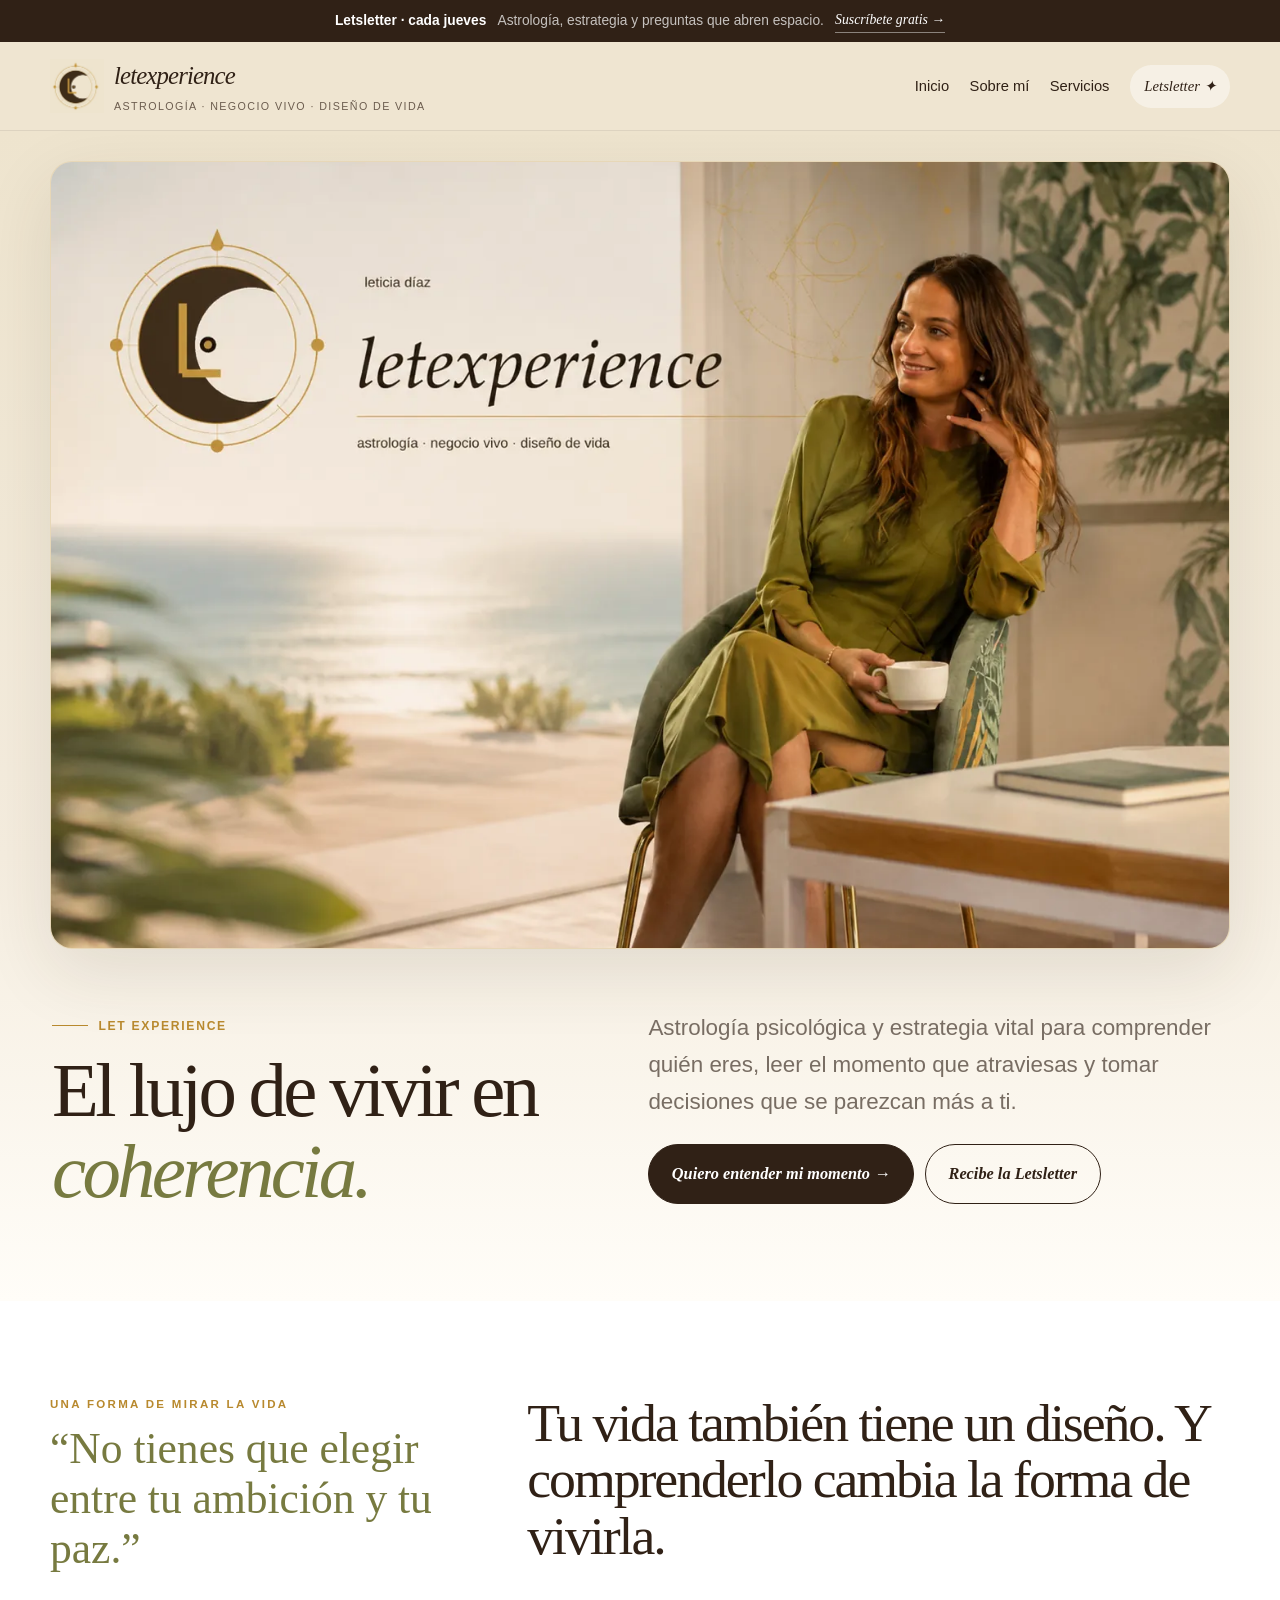
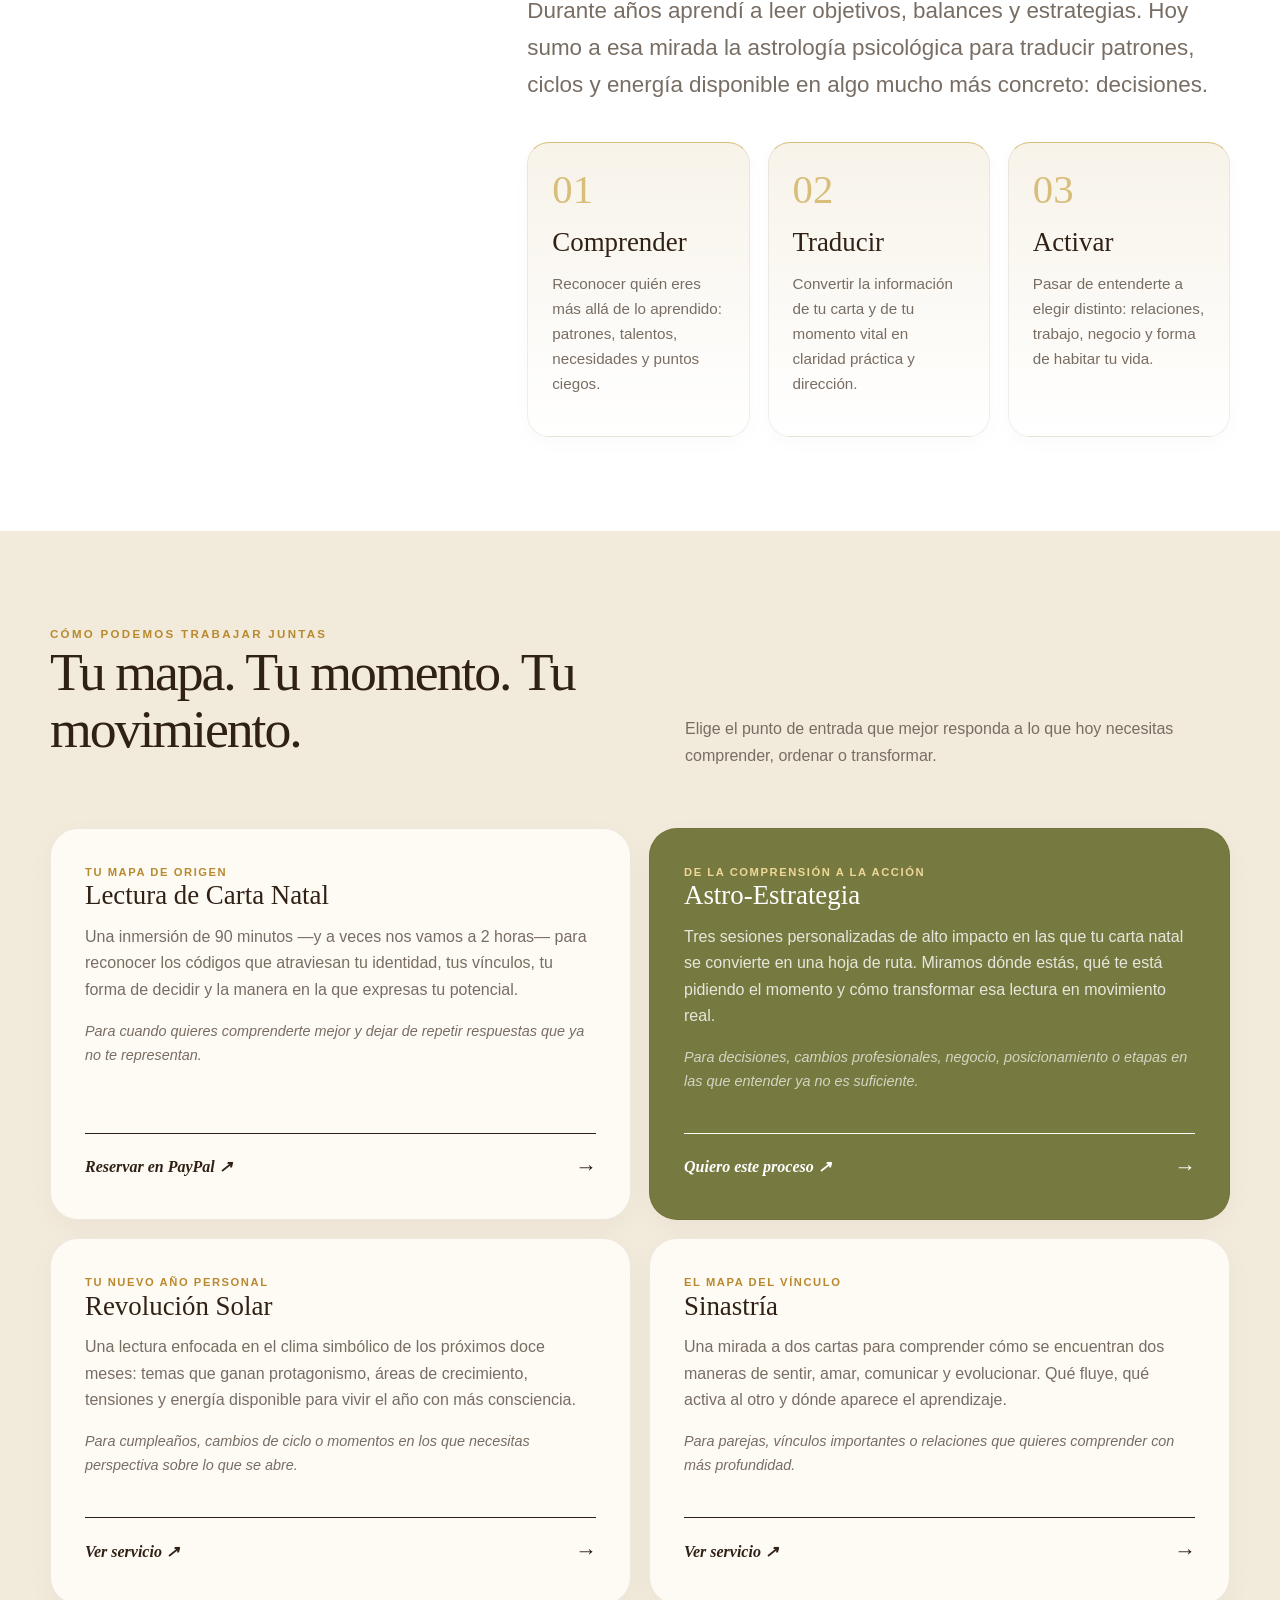
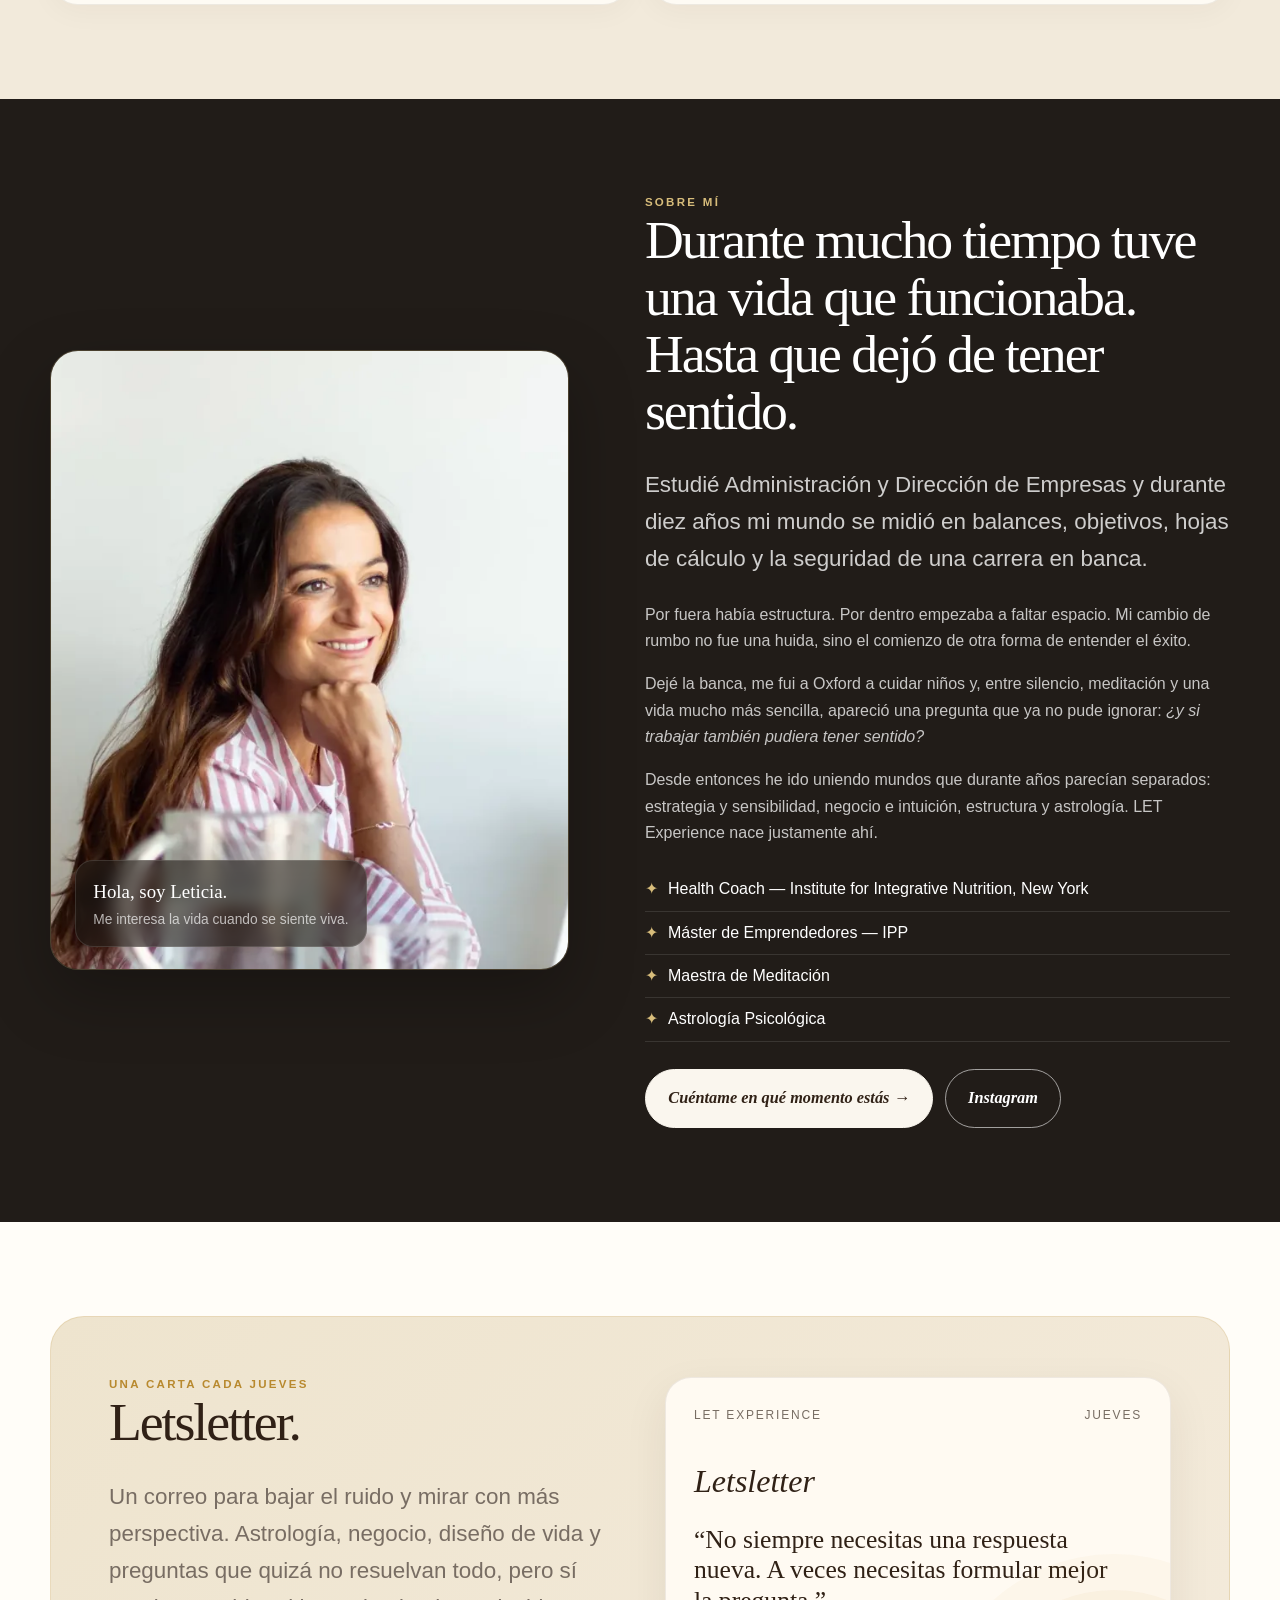
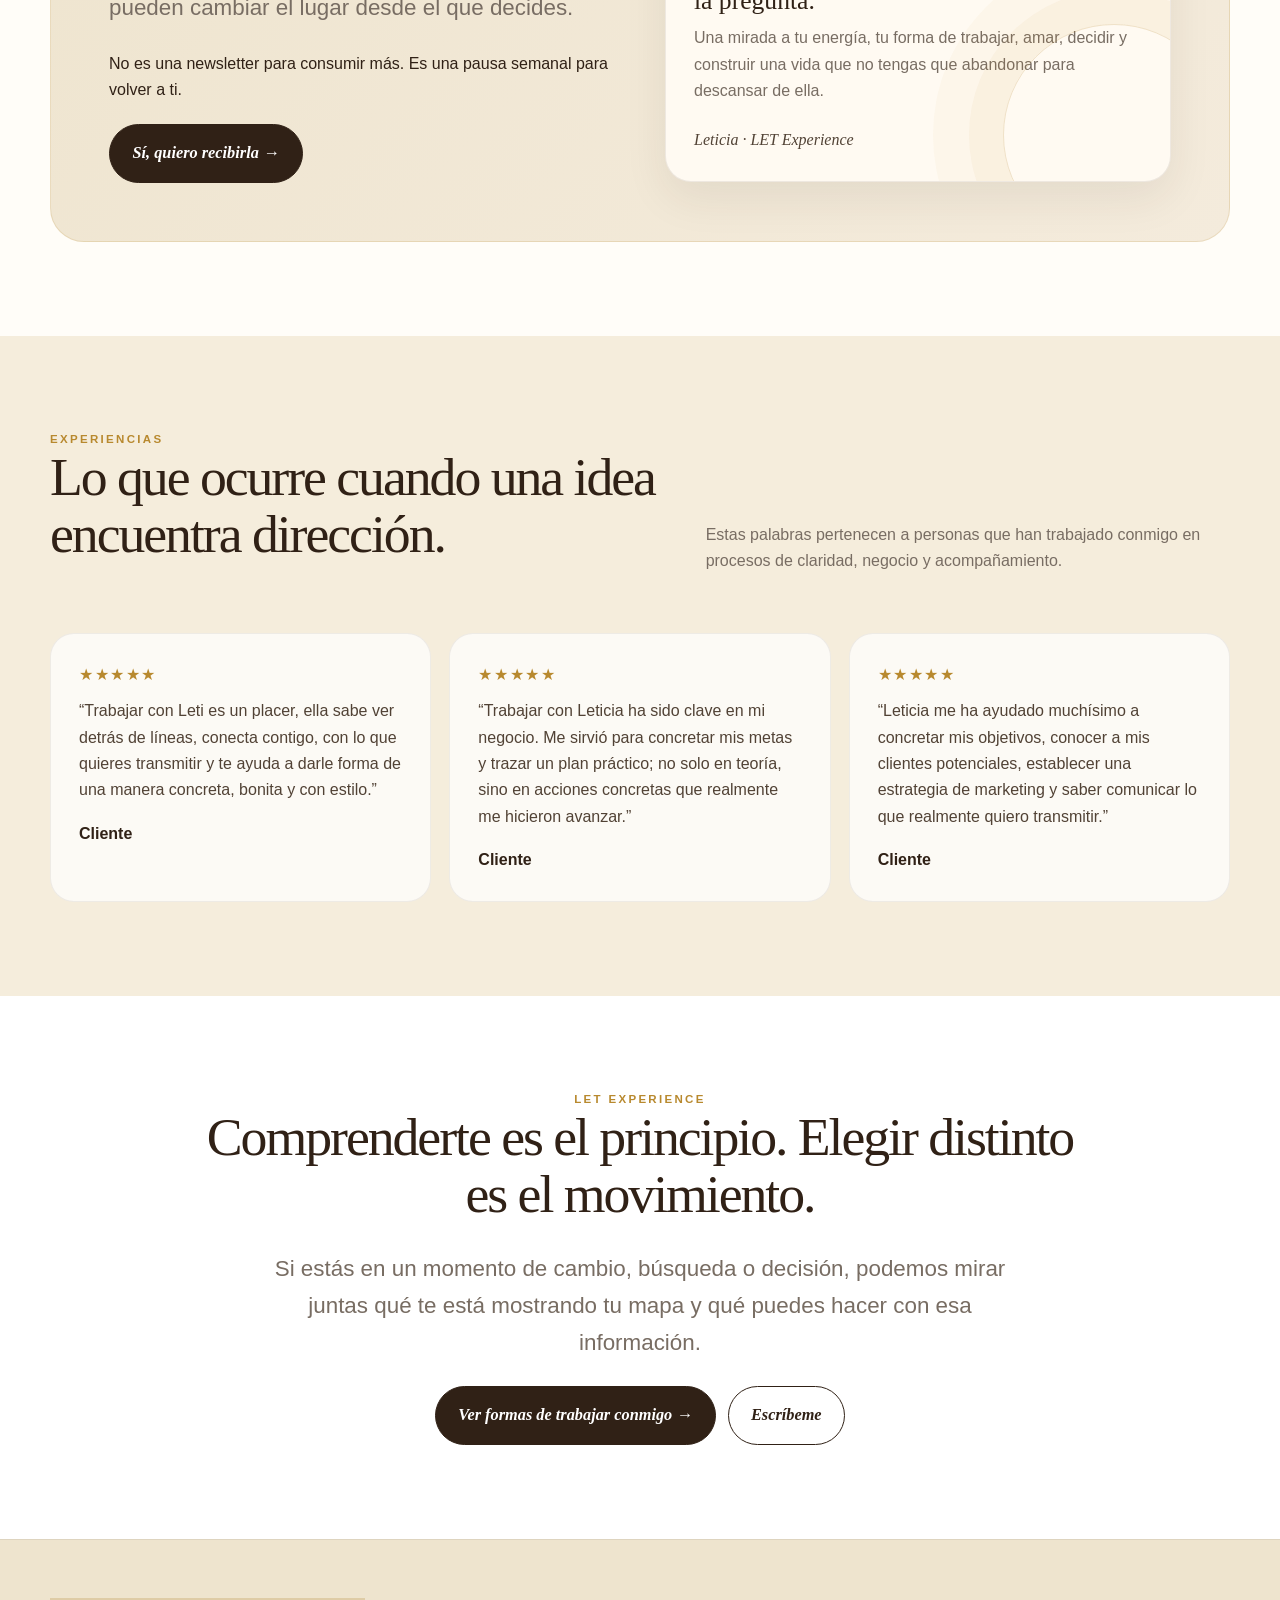
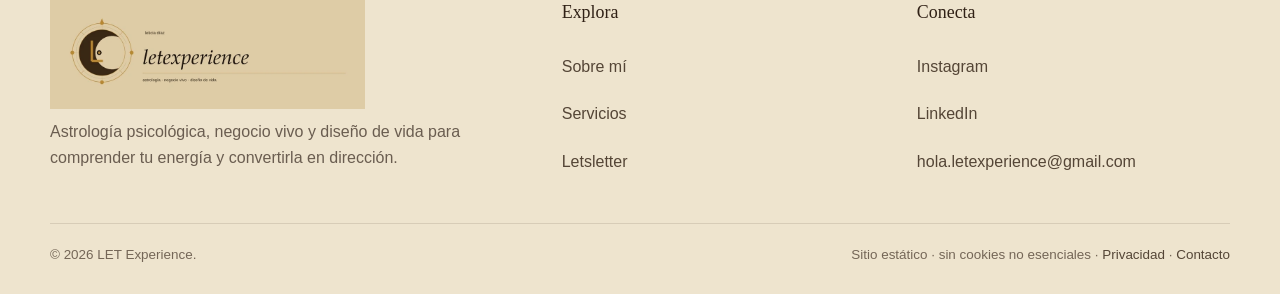
==== commit d546624f: "Revert "Nueva seccion: Cartas de Poder (dentro de Servicios)" This reverts commit 45b805d79941e65b18" ====
--- a/index.html
+++ b/index.html
@@ -21,61 +21,7 @@
 <article class="card featured"><div><div class="tag">De la comprensión a la acción</div><h3>Astro-Estrategia</h3><p>Tres sesiones personalizadas de alto impacto en las que tu carta natal se convierte en una hoja de ruta. Miramos dónde estás, qué te está pidiendo el momento y cómo transformar esa lectura en movimiento real.</p><p class="service-note">Para decisiones, cambios profesionales, negocio, posicionamiento o etapas en las que entender ya no es suficiente.</p></div><a class="text-link" href="https://www.paypal.com/ncp/payment/H6RK2QXMWAWJY" rel="noopener" target="_blank">Quiero este proceso ↗ <span>→</span></a></article>
 <article class="card"><div><div class="tag">Tu nuevo año personal</div><h3>Revolución Solar</h3><p>Una lectura enfocada en el clima simbólico de los próximos doce meses: temas que ganan protagonismo, áreas de crecimiento, tensiones y energía disponible para vivir el año con más consciencia.</p><p class="service-note">Para cumpleaños, cambios de ciclo o momentos en los que necesitas perspectiva sobre lo que se abre.</p></div><a class="text-link" href="https://www.paypal.com/ncp/payment/VW5XDKJSXHUWJ" rel="noopener" target="_blank">Ver servicio ↗ <span>→</span></a></article>
 <article class="card"><div><div class="tag">El mapa del vínculo</div><h3>Sinastría</h3><p>Una mirada a dos cartas para comprender cómo se encuentran dos maneras de sentir, amar, comunicar y evolucionar. Qué fluye, qué activa al otro y dónde aparece el aprendizaje.</p><p class="service-note">Para parejas, vínculos importantes o relaciones que quieres comprender con más profundidad.</p></div><a class="text-link" href="https://www.paypal.com/ncp/payment/57J2TXLCMSVRA" rel="noopener" target="_blank">Ver servicio ↗ <span>→</span></a></article>
-</div>
-<div class="power-section">
-<div class="section-head power-head"><div><div class="eyebrow">Cartas de Poder</div><h2>Tres caminos, una <em>misma magia</em></h2></div><p>Oráculos y talismanes energéticos para acompañarte, comprenderte y transformar tu vida.</p></div>
-
-<div class="power-groups">
-
-<article class="power-group">
-<div class="power-icon" aria-hidden="true"><svg viewBox="0 0 44 44"><circle cx="22" cy="22" r="16.5"/><circle cx="22" cy="16" r="5.2"/><path d="M11 32c1.8-6.4 6.4-9.6 11-9.6S31.2 25.6 33 32"/></svg></div>
-<h3>Carta Personal</h3>
-<div class="power-sub">Tu energía, tu guía</div>
-<div class="power-deck ph-personal" role="img" aria-label="Vista previa de la Carta Personal — imagen próximamente">
-<div class="power-slide power-slide--left"></div>
-<div class="power-slide power-slide--main"><span class="power-soon">Imagen<br/>próximamente</span></div>
-<div class="power-slide power-slide--right"></div>
-</div>
-<p class="power-desc">Una carta canalizada para ti, alineada con tu momento actual y tu revolución solar.</p>
-<a class="power-cta" href="mailto:hola.letexperience@gmail.com?subject=Quiero%20mi%20Carta%20Personal">Descubrir la carta personal <span>→</span></a>
-</article>
-
-<article class="power-group">
-<div class="power-icon" aria-hidden="true"><svg viewBox="0 0 44 44"><circle cx="22" cy="22" r="16.5"/><circle cx="17" cy="17" r="4.3"/><circle cx="27" cy="17" r="4.3"/><path d="M9 32c1.4-5.4 4.6-8 8-8s5.6 1.6 7 4c1.4-2.4 3.6-4 7-4s6.6 2.6 8 8"/></svg></div>
-<h3>Carta de Sinastría</h3>
-<div class="power-sub">Dos almas, un vínculo</div>
-<div class="power-deck ph-sinastria" role="img" aria-label="Vista previa de la Carta de Sinastría — imagen próximamente">
-<div class="power-slide power-slide--left"></div>
-<div class="power-slide power-slide--main"><span class="power-soon">Imagen<br/>próximamente</span></div>
-<div class="power-slide power-slide--right"></div>
-</div>
-<p class="power-desc">Comprende la energía que os une, los aprendizajes compartidos y el propósito de vuestra conexión.</p>
-<a class="power-cta" href="mailto:hola.letexperience@gmail.com?subject=Quiero%20mi%20Carta%20de%20Sinastr%C3%ADa">Explorar sinastría <span>→</span></a>
-</article>
-
-<article class="power-group">
-<div class="power-icon" aria-hidden="true"><svg viewBox="0 0 44 44"><circle cx="22" cy="22" r="16.5"/><path d="M22 11 L25 19 L33 22 L25 25 L22 33 L19 25 L11 22 L19 19 Z"/></svg></div>
-<h3>Carta Talismán</h3>
-<div class="power-sub">Anclaje mensual</div>
-<div class="power-deck ph-talisman" role="img" aria-label="Vista previa de la Carta Talismán — imagen próximamente">
-<div class="power-slide power-slide--left"></div>
-<div class="power-slide power-slide--main"><span class="power-soon">Imagen<br/>próximamente</span></div>
-<div class="power-slide power-slide--right"></div>
-</div>
-<p class="power-desc">Un talismán energético que te acompaña cada mes, anclando intención y protección.</p>
-<a class="power-cta" href="mailto:hola.letexperience@gmail.com?subject=Quiero%20mi%20Carta%20Talism%C3%A1n%20del%20Mes">Recibir talismán del mes <span>→</span></a>
-</article>
-
-</div>
-
-<div class="power-strip">
-<img alt="" src="assets/logo-icon.webp"/>
-<div class="power-strip-word"><strong>letexperience</strong><small>astrología · expansión · diseño de vida</small></div>
-<span class="power-strip-divider"></span>
-<span class="power-strip-tag">Herramientas sagradas para vivir en coherencia con tu alma.</span>
-</div>
-</div>
-</div></section><section class="about" id="sobre-mi"><div class="wrap about-grid">
+</div></div></section><section class="about" id="sobre-mi"><div class="wrap about-grid">
 <div class="about-collage"><div class="photo-main"><img alt="Leticia en un espacio luminoso, natural y elegante." src="assets/about-leticia.webp" width="1100" height="733" loading="lazy"/><div class="hello"><strong>Hola, soy Leticia.</strong><span>Me interesa la vida cuando se siente viva.</span></div></div></div>
 <div><div class="eyebrow">Sobre mí</div><h2>Durante mucho tiempo tuve una vida que funcionaba. Hasta que dejó de tener sentido.</h2><p class="lead">Estudié Administración y Dirección de Empresas y durante diez años mi mundo se midió en balances, objetivos, hojas de cálculo y la seguridad de una carrera en banca.</p><p>Por fuera había estructura. Por dentro empezaba a faltar espacio. Mi cambio de rumbo no fue una huida, sino el comienzo de otra forma de entender el éxito.</p><p>Dejé la banca, me fui a Oxford a cuidar niños y, entre silencio, meditación y una vida mucho más sencilla, apareció una pregunta que ya no pude ignorar: <em>¿y si trabajar también pudiera tener sentido?</em></p><p>Desde entonces he ido uniendo mundos que durante años parecían separados: estrategia y sensibilidad, negocio e intuición, estructura y astrología. LET Experience nace justamente ahí.</p>
 <ul class="ticks"><li>Health Coach — Institute for Integrative Nutrition, New York</li><li>Máster de Emprendedores — IPP</li><li>Maestra de Meditación</li><li>Astrología Psicológica</li></ul>
--- a/styles/part2.css
+++ b/styles/part2.css
@@ -3,4 +3,4 @@
 .newsletter{background:var(--paper)}.newsletter-box{display:grid;grid-template-columns:1fr 1fr;gap:50px;align-items:center;padding:58px;border-radius:34px;background:linear-gradient(135deg,var(--brand),#f4ebdc);border:1px solid rgba(184,137,46,.17);overflow:hidden}.newsletter-preview{background:#fffaf2;border:1px solid rgba(48,33,22,.08);border-radius:26px;padding:28px;min-height:330px;box-shadow:0 16px 44px rgba(48,33,22,.08);position:relative;overflow:hidden}.newsletter-preview:after{content:"";position:absolute;right:-55px;bottom:-65px;width:220px;height:220px;border-radius:50%;border:1px solid rgba(184,137,46,.22);box-shadow:0 0 0 34px rgba(184,137,46,.05),0 0 0 70px rgba(184,137,46,.035)}.nl-top{display:flex;justify-content:space-between;gap:18px;font-size:.75rem;letter-spacing:.15em;text-transform:uppercase;color:var(--muted)}.nl-title{font-family:Georgia,serif;font-style:italic;font-size:2rem;margin-top:30px}.nl-quote{font-family:Georgia,serif;font-size:clamp(1.45rem,2vw,2rem);line-height:1.18;max-width:430px;margin-top:17px}.nl-text{color:var(--muted);max-width:455px}.nl-sign{font-family:Georgia,serif;font-style:italic;color:var(--ink2);margin-top:22px}
 .testimonials{background:#f5eddc}.test-grid{display:grid;grid-template-columns:repeat(3,1fr);gap:18px}.testimonial{margin:0;padding:28px;border-radius:24px;background:rgba(255,255,255,.72);border:1px solid rgba(48,33,22,.07)}.stars{letter-spacing:.1em;color:var(--gold)}.testimonial p{color:var(--ink2)}.testimonial cite{font-style:normal;font-weight:800}
 .final-cta{background:#fff}.final-box{text-align:center;max-width:880px;margin:auto}.final-box .lead{margin-left:auto;margin-right:auto}.final-box .button-row{justify-content:center}
-.footer{background:var(--brand);color:var(--ink);padding:58px 0 28px;border-top:1px solid rgba(48,33,22,.08)}.footer-grid{display:grid;grid-template-columns:1.2fr .8fr .8fr;gap:42px}.footer-logo{width:315px;max-width:100%;mix-blend-mode:multiply}.footer p{max-width:430px;color:#6a5d50}.footer nav{display:grid;gap:.48rem}.footer nav strong{font-family:Georgia,serif;font-weight:400;font-size:1.12rem;margin-bottom:.3rem}.footer a{text-decoration:none;color:#544536}.footer-bottom{border-top:1px solid rgba(48,33,22,.12);margin-top:34px;padding-top:20px;display:flex;justify-content:space-between;gap:18px;flex-wrap:wrap;font-size:.84rem;color:#746657}.power-section{margin-top:64px;padding-top:56px;border-top:1px solid var(--line)}.power-head{margin-bottom:52px}.power-head h2 em{font-style:italic;color:var(--gold)}.power-groups{display:grid;grid-template-columns:repeat(3,1fr);gap:34px}.power-group{text-align:center;padding:34px 24px 30px;border-radius:26px;background:rgba(255,253,248,.6);border:1px solid rgba(48,33,22,.06)}.power-icon{width:52px;height:52px;margin:0 auto 16px;border-radius:50%;display:flex;align-items:center;justify-content:center;border:1px solid rgba(184,137,46,.4)}.power-icon svg{width:26px;height:26px;fill:none;stroke:var(--gold);stroke-width:1.3}.power-group h3{font-size:1.5rem;margin-bottom:2px}.power-sub{font-size:.68rem;letter-spacing:.14em;text-transform:uppercase;color:var(--muted);margin-bottom:22px}.power-deck{position:relative;height:230px;margin:0 auto 26px;width:100%;max-width:220px}.power-slide{position:absolute;top:6px;width:62%;height:100%;border-radius:16px;border:1px solid rgba(184,137,46,.4);box-shadow:0 14px 30px rgba(48,33,22,.16);background:linear-gradient(155deg,var(--brand),var(--cream) 55%,var(--gold2) 130%)}.power-slide--left{left:-2%;transform:rotate(-9deg);z-index:1;opacity:.75}.power-slide--right{right:-2%;transform:rotate(9deg);z-index:1;opacity:.75}.power-slide--main{left:19%;top:0;z-index:2;display:flex;align-items:center;justify-content:center;background:linear-gradient(165deg,#3a3226,var(--ink) 55%,#4a3c26 130%)}.power-soon{font-family:"Segoe UI",Arial,sans-serif;font-size:.66rem;letter-spacing:.08em;color:rgba(216,189,123,.85);line-height:1.5;text-align:center;padding:0 10px}.power-desc{color:var(--muted);font-size:.94rem;max-width:280px;margin:0 auto 20px}.power-cta{display:inline-flex;align-items:center;gap:8px;font-family:Georgia,serif;font-style:italic;text-decoration:none;color:var(--ink);border:1px solid rgba(184,137,46,.5);border-radius:999px;padding:.78rem 1.35rem;transition:.2s ease}.power-cta:hover{background:var(--ink);color:#fff;border-color:var(--ink)}.power-cta span{font-size:1.05rem}.power-strip{margin-top:52px;padding:26px 30px;border-radius:20px;background:var(--brand);display:flex;align-items:center;gap:16px;flex-wrap:wrap}.power-strip img{width:40px;height:40px;flex:none}.power-strip-word strong{display:block;font-family:Georgia,serif;font-style:italic;font-size:1.15rem;font-weight:400;color:var(--ink)}.power-strip-word small{display:block;font-size:.68rem;letter-spacing:.08em;color:var(--muted)}.power-strip-divider{width:1px;align-self:stretch;background:rgba(48,33,22,.15);display:block}.power-strip-tag{color:var(--ink2);font-size:.9rem;flex:1;min-width:200px}
+.footer{background:var(--brand);color:var(--ink);padding:58px 0 28px;border-top:1px solid rgba(48,33,22,.08)}.footer-grid{display:grid;grid-template-columns:1.2fr .8fr .8fr;gap:42px}.footer-logo{width:315px;max-width:100%;mix-blend-mode:multiply}.footer p{max-width:430px;color:#6a5d50}.footer nav{display:grid;gap:.48rem}.footer nav strong{font-family:Georgia,serif;font-weight:400;font-size:1.12rem;margin-bottom:.3rem}.footer a{text-decoration:none;color:#544536}.footer-bottom{border-top:1px solid rgba(48,33,22,.12);margin-top:34px;padding-top:20px;display:flex;justify-content:space-between;gap:18px;flex-wrap:wrap;font-size:.84rem;color:#746657}
--- a/styles/part3.css
+++ b/styles/part3.css
@@ -1,8 +1,8 @@
 @media(max-width:900px){.navlinks{display:none;position:absolute;left:18px;right:18px;top:78px;padding:17px;background:#fffdf8;border-radius:18px;box-shadow:var(--shadow);flex-direction:column;align-items:stretch}.navlinks.open{display:flex}.menu-btn{display:block}.hero-copy,.manifesto-grid,.about-grid,.newsletter-box{grid-template-columns:1fr}.hero-copy{gap:24px}.manifesto-grid{gap:35px}.pillars,.cards,.test-grid{grid-template-columns:1fr}.section-head{align-items:flex-start;flex-direction:column}.footer-grid{grid-template-columns:1fr 1fr}.about-collage{min-height:620px;justify-content:center}.photo-main{height:560px}.newsletter-box{padding:40px}}
 
 /* Tablet: aprovecha el ancho extra con rejillas de 2 columnas en vez de saltar directo a 1 */
-@media(min-width:601px) and (max-width:900px){.pillars,.cards{grid-template-columns:repeat(2,1fr)}.test-grid{grid-template-columns:repeat(2,1fr)}.hero-copy h1{font-size:clamp(2.6rem,5.5vw,4rem)}.hero-image img{aspect-ratio:16/10}.about-collage{min-height:0}.photo-main{width:min(100%,520px);height:440px;margin:0 auto}.footer-grid{grid-template-columns:1fr 1fr}.card{min-height:auto}.power-groups{grid-template-columns:repeat(2,1fr)}.power-group:last-child{grid-column:1/-1;max-width:360px;margin:0 auto}}
+@media(min-width:601px) and (max-width:900px){.pillars,.cards{grid-template-columns:repeat(2,1fr)}.test-grid{grid-template-columns:repeat(2,1fr)}.hero-copy h1{font-size:clamp(2.6rem,5.5vw,4rem)}.hero-image img{aspect-ratio:16/10}.about-collage{min-height:0}.photo-main{width:min(100%,520px);height:440px;margin:0 auto}.footer-grid{grid-template-columns:1fr 1fr}.card{min-height:auto}}
 
-@media(max-width:600px){.wrap{width:min(100% - 28px,1180px)}.notice span{display:none}.nav{height:78px}.brand-icon{width:46px;height:46px;flex-basis:46px}.brand-icon img{width:190px;left:-9px;top:-9px}.brand-name strong{font-size:1.28rem}.brand-name small{font-size:.59rem;letter-spacing:.1em}.hero{padding:17px 0 64px}.hero-image{border-radius:12px}.hero-image img{aspect-ratio:4/3;object-fit:cover}.hero-copy{padding-top:30px}.hero-copy h1{font-size:2.8rem}section{padding:70px 0}.card{padding:27px;min-height:290px}.about-collage{min-height:520px;justify-content:center}.photo-main{width:100%;height:420px;border-radius:24px}.hello{left:16px;bottom:17px;right:16px}.newsletter-box{padding:28px 22px;border-radius:24px}.newsletter-preview{padding:22px;min-height:290px}.footer-grid{grid-template-columns:1fr}.footer-logo{width:275px}.button-row .btn{width:100%}.testimonial{padding:24px}.text-link{flex-wrap:wrap;gap:8px}.power-section{margin-top:44px;padding-top:38px}.power-groups{grid-template-columns:1fr;gap:22px}.power-group{padding:28px 20px 26px}.power-strip{flex-direction:column;text-align:center}.power-strip-divider{display:none}}
+@media(max-width:600px){.wrap{width:min(100% - 28px,1180px)}.notice span{display:none}.nav{height:78px}.brand-icon{width:46px;height:46px;flex-basis:46px}.brand-icon img{width:190px;left:-9px;top:-9px}.brand-name strong{font-size:1.28rem}.brand-name small{font-size:.59rem;letter-spacing:.1em}.hero{padding:17px 0 64px}.hero-image{border-radius:12px}.hero-image img{aspect-ratio:4/3;object-fit:cover}.hero-copy{padding-top:30px}.hero-copy h1{font-size:2.8rem}section{padding:70px 0}.card{padding:27px;min-height:290px}.about-collage{min-height:520px;justify-content:center}.photo-main{width:100%;height:420px;border-radius:24px}.hello{left:16px;bottom:17px;right:16px}.newsletter-box{padding:28px 22px;border-radius:24px}.newsletter-preview{padding:22px;min-height:290px}.footer-grid{grid-template-columns:1fr}.footer-logo{width:275px}.button-row .btn{width:100%}.testimonial{padding:24px}.text-link{flex-wrap:wrap;gap:8px}}
 
 @media(max-width:380px){.hero-copy h1{font-size:2.35rem}.nav{gap:10px}.brand-name small{display:none}}
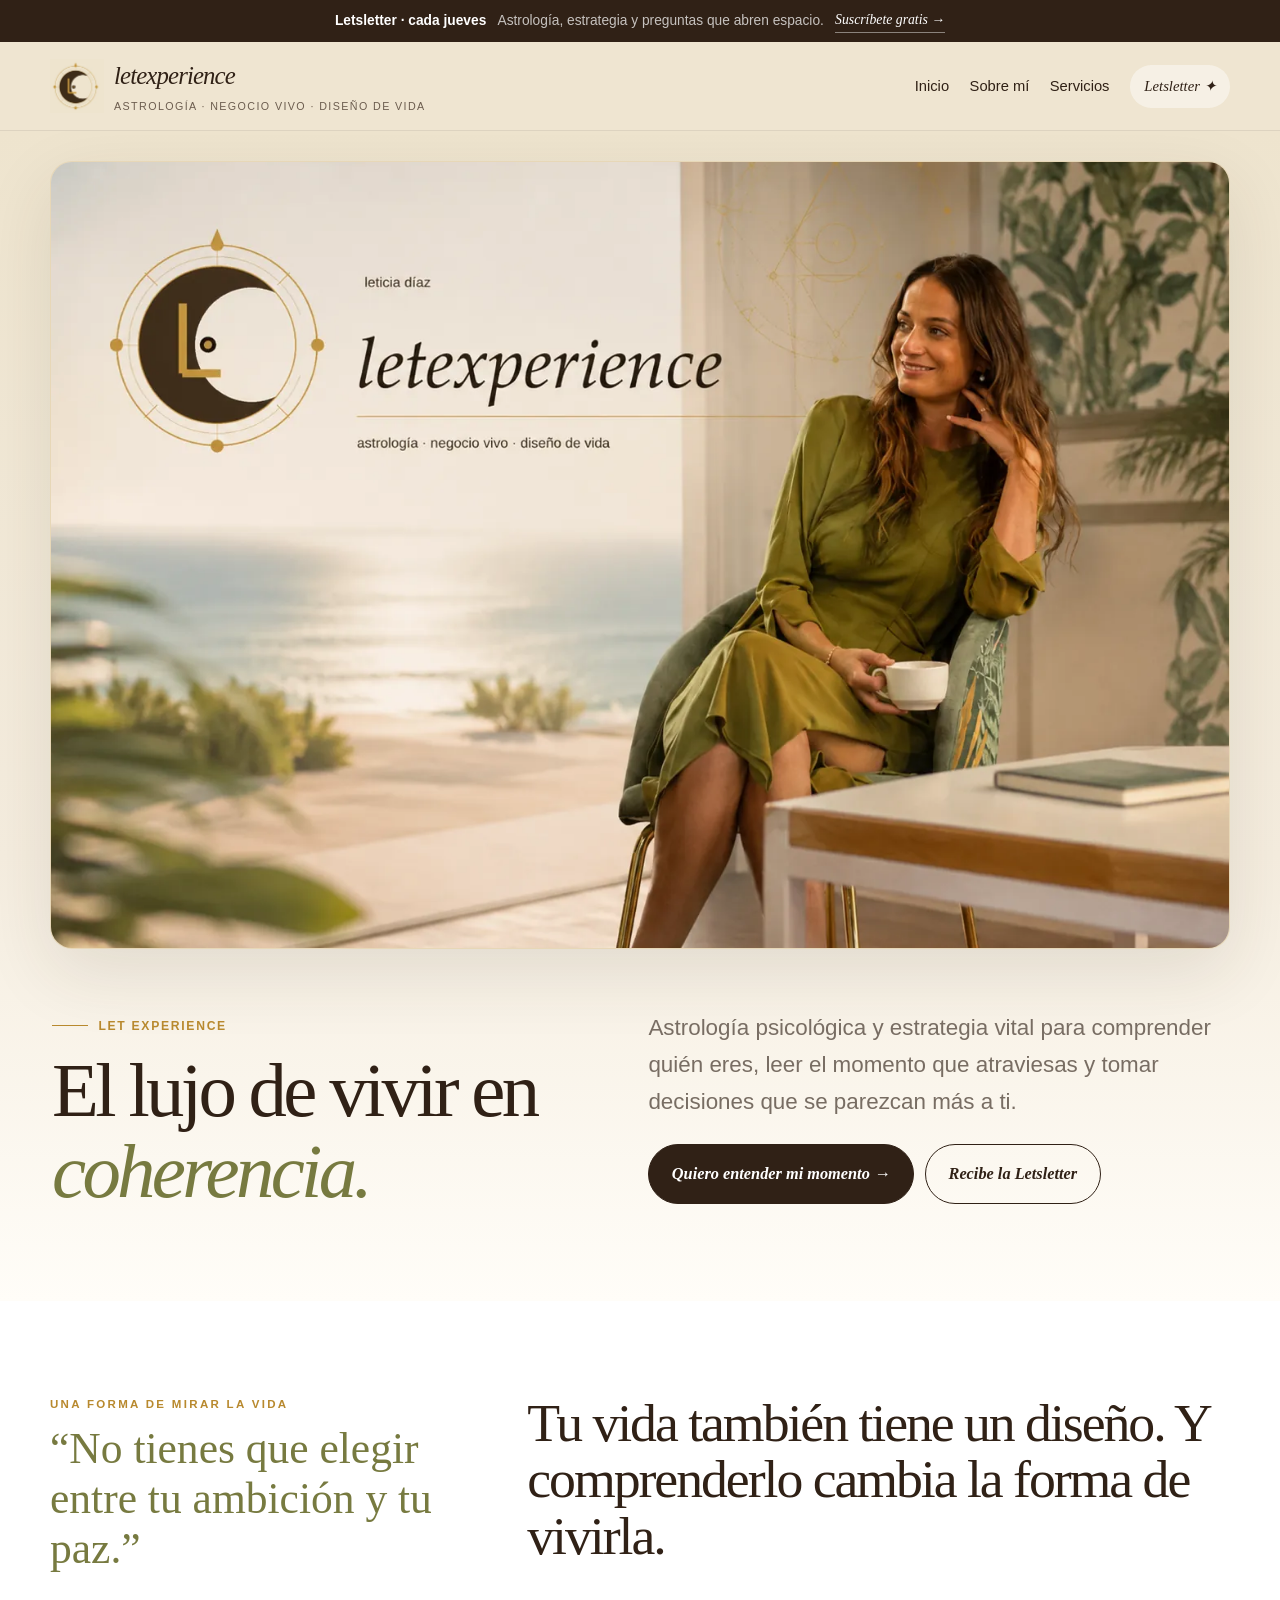
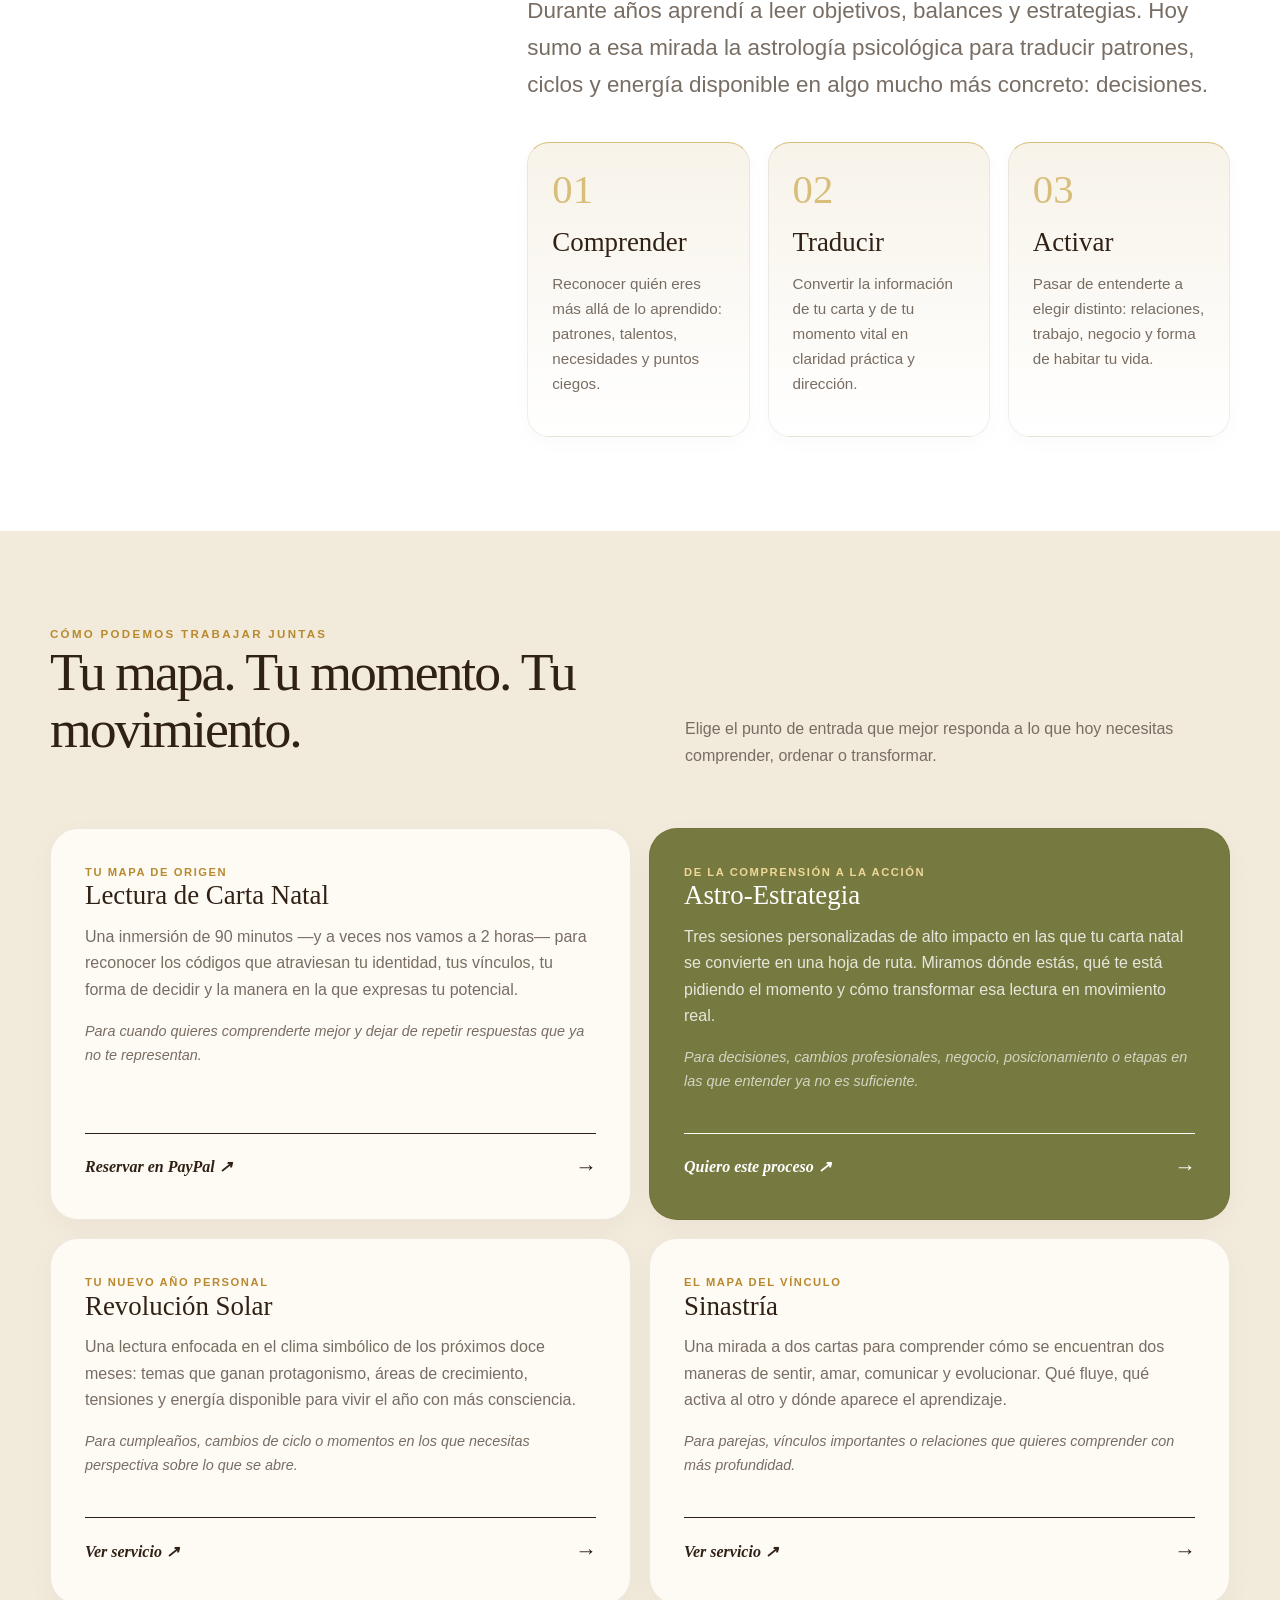
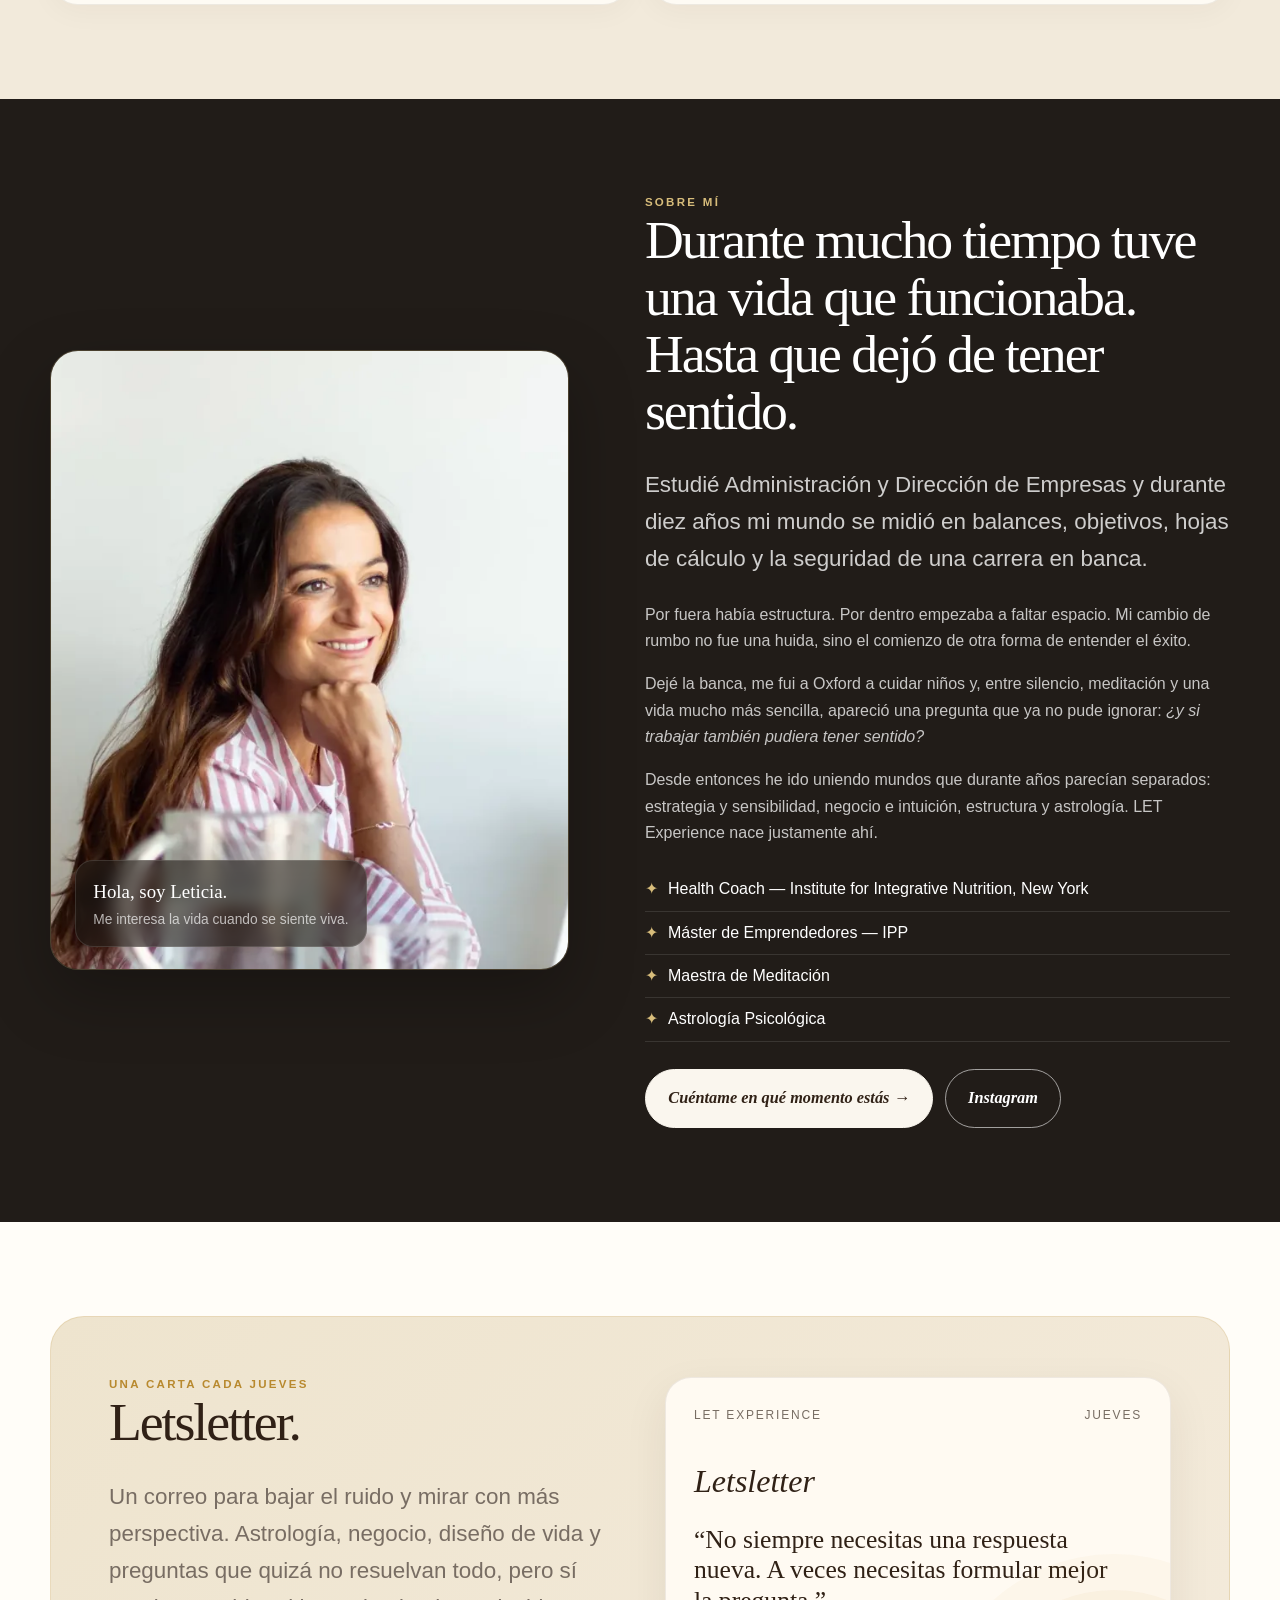
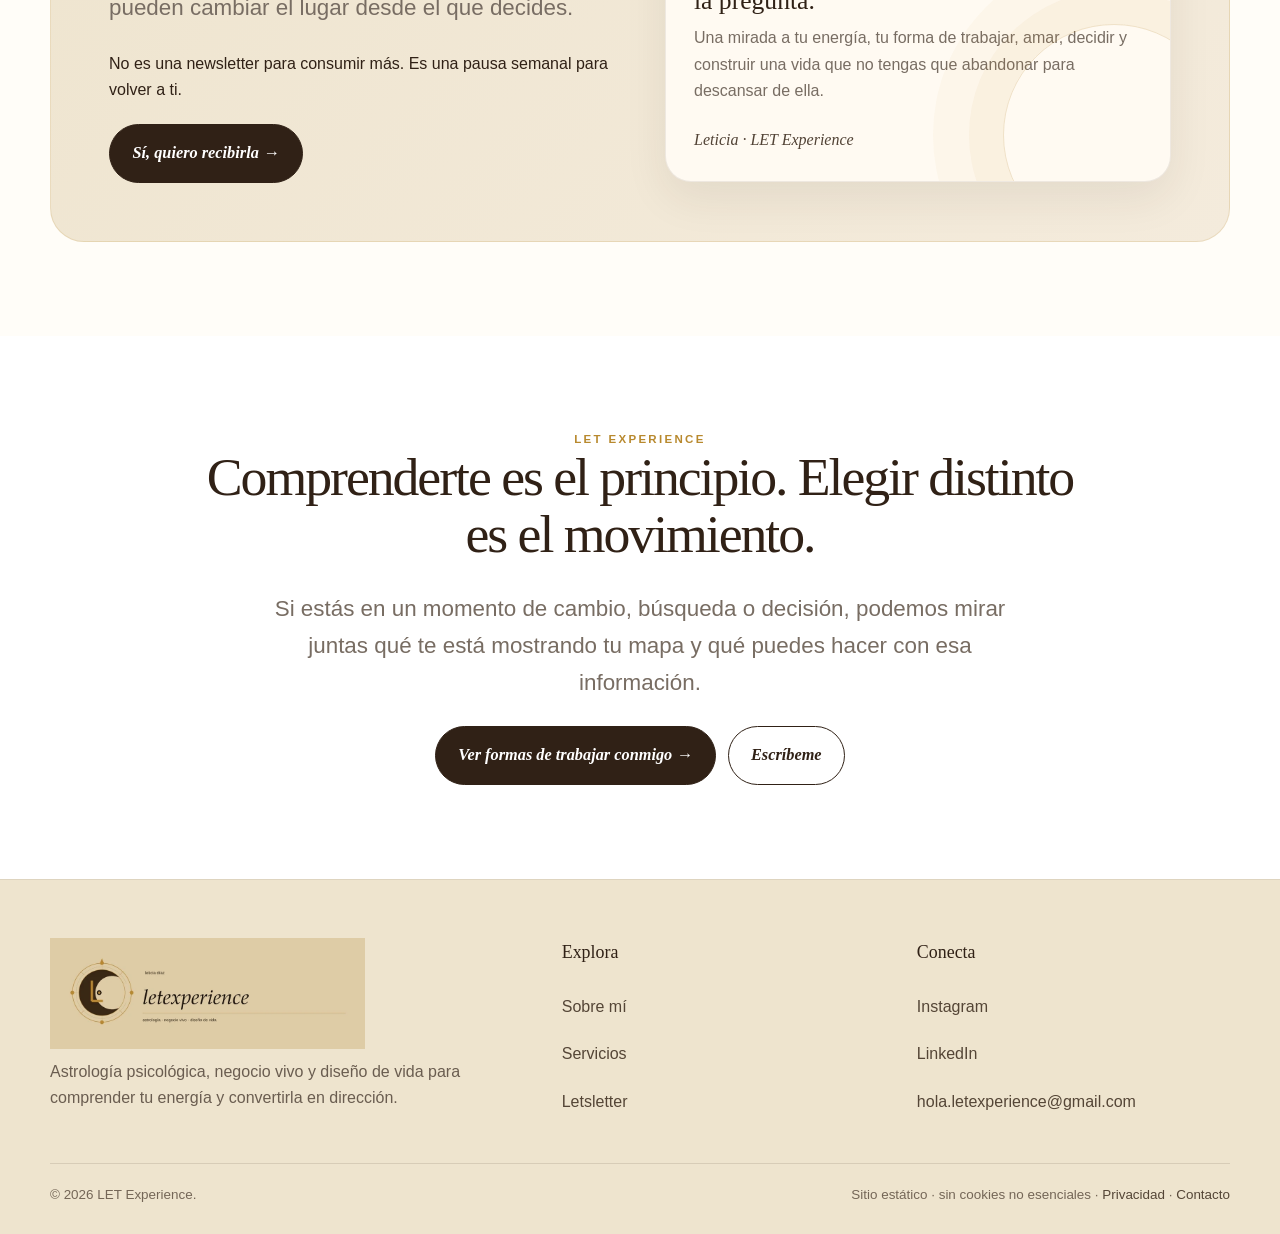
==== commit 8770d882: "Eliminar seccion de resenas/testimonios - Quitado el bloque <section class='testimonials'> de index." ====
--- a/index.html
+++ b/index.html
@@ -29,10 +29,6 @@
 </div></div></section><section class="newsletter" id="letsletter"><div class="wrap"><div class="newsletter-box">
 <div><div class="eyebrow">Una carta cada jueves</div><h2>Letsletter.</h2><p class="lead">Un correo para bajar el ruido y mirar con más perspectiva. Astrología, negocio, diseño de vida y preguntas que quizá no resuelvan todo, pero sí pueden cambiar el lugar desde el que decides.</p><p>No es una newsletter para consumir más. Es una pausa semanal para volver a ti.</p><div class="button-row"><a class="btn dark" href="https://2x8qrt.subscribepage.io/" rel="noopener" target="_blank">Sí, quiero recibirla →</a></div></div>
 <div aria-hidden="true" class="newsletter-preview"><div class="nl-top"><span>LET Experience</span><span>Jueves</span></div><div class="nl-title">Letsletter</div><div class="nl-quote">“No siempre necesitas una respuesta nueva. A veces necesitas formular mejor la pregunta.”</div><p class="nl-text">Una mirada a tu energía, tu forma de trabajar, amar, decidir y construir una vida que no tengas que abandonar para descansar de ella.</p><div class="nl-sign">Leticia · LET Experience</div></div>
-</div></div></section><section class="testimonials"><div class="wrap"><div class="section-head"><div><div class="eyebrow">Experiencias</div><h2>Lo que ocurre cuando una idea encuentra dirección.</h2></div><p>Estas palabras pertenecen a personas que han trabajado conmigo en procesos de claridad, negocio y acompañamiento.</p></div><div class="test-grid">
-<blockquote class="testimonial"><div class="stars">★★★★★</div><p>“Trabajar con Leti es un placer, ella sabe ver detrás de líneas, conecta contigo, con lo que quieres transmitir y te ayuda a darle forma de una manera concreta, bonita y con estilo.”</p><cite>Cliente</cite></blockquote>
-<blockquote class="testimonial"><div class="stars">★★★★★</div><p>“Trabajar con Leticia ha sido clave en mi negocio. Me sirvió para concretar mis metas y trazar un plan práctico; no solo en teoría, sino en acciones concretas que realmente me hicieron avanzar.”</p><cite>Cliente</cite></blockquote>
-<blockquote class="testimonial"><div class="stars">★★★★★</div><p>“Leticia me ha ayudado muchísimo a concretar mis objetivos, conocer a mis clientes potenciales, establecer una estrategia de marketing y saber comunicar lo que realmente quiero transmitir.”</p><cite>Cliente</cite></blockquote>
 </div></div></section><section class="final-cta"><div class="wrap final-box"><div class="eyebrow">LET Experience</div><h2>Comprenderte es el principio. Elegir distinto es el movimiento.</h2><p class="lead">Si estás en un momento de cambio, búsqueda o decisión, podemos mirar juntas qué te está mostrando tu mapa y qué puedes hacer con esa información.</p><div class="button-row"><a class="btn dark" href="#servicios">Ver formas de trabajar conmigo →</a><a class="btn light" href="mailto:hola.letexperience@gmail.com">Escríbeme</a></div></div></section></main><footer class="footer"><div class="wrap"><div class="footer-grid"><div><img alt="Let Experience" class="footer-logo" src="assets/logo.webp"/><p>Astrología psicológica, negocio vivo y diseño de vida para comprender tu energía y convertirla en dirección.</p></div><nav><strong>Explora</strong><a href="#sobre-mi">Sobre mí</a><a href="#servicios">Servicios</a><a href="#letsletter">Letsletter</a></nav><nav><strong>Conecta</strong><a href="https://www.instagram.com/leticialetexperience/?hl=es" rel="noopener" target="_blank">Instagram</a><a href="https://www.linkedin.com/in/leticiadiazpardo/" rel="noopener" target="_blank">LinkedIn</a><a href="mailto:hola.letexperience@gmail.com">hola.letexperience@gmail.com</a></nav></div><div class="footer-bottom"><span>© <span data-year=""></span> LET Experience.</span><span>Sitio estático · sin cookies no esenciales · <a href="/privacidad.html">Privacidad</a> · <a href="mailto:hola.letexperience@gmail.com?subject=Contacto%20LET%20Experience">Contacto</a></span></div></div></footer>
 <script defer src="/_vercel/insights/script.js"></script>
 <script>const b=document.querySelector('.menu-btn'),n=document.querySelector('.navlinks');if(b&&n){b.addEventListener('click',()=>{n.classList.toggle('open');b.setAttribute('aria-expanded',n.classList.contains('open')?'true':'false')});n.querySelectorAll('a').forEach(a=>a.addEventListener('click',()=>{n.classList.remove('open');b.setAttribute('aria-expanded','false')}))}document.querySelectorAll('[data-year]').forEach(e=>e.textContent=new Date().getFullYear());</script>
--- a/styles/part2.css
+++ b/styles/part2.css
@@ -1,6 +1,5 @@
 .services{background:var(--cream)}.section-head{display:flex;justify-content:space-between;align-items:end;gap:36px;margin-bottom:42px}.section-head p{max-width:545px;color:var(--muted)}.cards{display:grid;grid-template-columns:repeat(2,1fr);gap:18px}.card{min-height:330px;padding:34px;border-radius:var(--radius);background:rgba(255,253,248,.88);border:1px solid rgba(48,33,22,.08);display:flex;flex-direction:column;justify-content:space-between;box-shadow:0 8px 28px rgba(48,33,22,.035)}.card.featured{background:var(--olive);color:#fff}.tag{font-size:.7rem;letter-spacing:.14em;text-transform:uppercase;font-weight:800;color:var(--gold)}.featured .tag{color:#f0d796}.card p{color:var(--muted);max-width:550px}.featured p{color:rgba(255,255,255,.82)}.service-note{font-size:.9rem;font-style:italic;color:var(--ink2);margin-top:.9rem}.featured .service-note{color:rgba(255,255,255,.68)}.text-link{display:flex;justify-content:space-between;align-items:center;text-decoration:none;border-top:1px solid currentColor;padding-top:16px;margin-top:24px;font-family:Georgia,serif;font-style:italic;font-weight:600}.text-link span{font-size:1.35rem}
 .about{background:var(--night);color:#fff}.about-grid{display:grid;grid-template-columns:.94fr 1.06fr;gap:76px;align-items:center}.about-collage{position:relative;min-height:620px;display:flex;align-items:center}.photo-main{position:relative;width:min(100%,560px);height:620px;overflow:hidden;border-radius:28px;box-shadow:0 26px 65px rgba(0,0,0,.25);border:1px solid rgba(216,189,123,.22)}.photo-main img{width:100%;height:100%;object-fit:cover;object-position:center;display:block}.hello{position:absolute;left:24px;bottom:22px;z-index:2;padding:.92rem 1.08rem;border-radius:18px;background:rgba(33,28,24,.58);backdrop-filter:blur(8px);border:1px solid rgba(255,255,255,.12)}.hello strong{font-family:Georgia,serif;font-size:1.18rem;font-weight:400}.hello span{display:block;font-size:.86rem;color:rgba(255,255,255,.68);margin-top:2px}.about .eyebrow{color:var(--gold2)}.about p{color:rgba(255,255,255,.75)}.about .lead{color:rgba(255,255,255,.78)}.ticks{list-style:none;margin:1.35rem 0 1.7rem;padding:0}.ticks li{padding:.5rem 0;border-bottom:1px solid rgba(255,255,255,.11)}.ticks li:before{content:"✦";color:var(--gold2);margin-right:.63rem}.about .btn.light{border-color:rgba(255,255,255,.58);color:#fff}
 .newsletter{background:var(--paper)}.newsletter-box{display:grid;grid-template-columns:1fr 1fr;gap:50px;align-items:center;padding:58px;border-radius:34px;background:linear-gradient(135deg,var(--brand),#f4ebdc);border:1px solid rgba(184,137,46,.17);overflow:hidden}.newsletter-preview{background:#fffaf2;border:1px solid rgba(48,33,22,.08);border-radius:26px;padding:28px;min-height:330px;box-shadow:0 16px 44px rgba(48,33,22,.08);position:relative;overflow:hidden}.newsletter-preview:after{content:"";position:absolute;right:-55px;bottom:-65px;width:220px;height:220px;border-radius:50%;border:1px solid rgba(184,137,46,.22);box-shadow:0 0 0 34px rgba(184,137,46,.05),0 0 0 70px rgba(184,137,46,.035)}.nl-top{display:flex;justify-content:space-between;gap:18px;font-size:.75rem;letter-spacing:.15em;text-transform:uppercase;color:var(--muted)}.nl-title{font-family:Georgia,serif;font-style:italic;font-size:2rem;margin-top:30px}.nl-quote{font-family:Georgia,serif;font-size:clamp(1.45rem,2vw,2rem);line-height:1.18;max-width:430px;margin-top:17px}.nl-text{color:var(--muted);max-width:455px}.nl-sign{font-family:Georgia,serif;font-style:italic;color:var(--ink2);margin-top:22px}
-.testimonials{background:#f5eddc}.test-grid{display:grid;grid-template-columns:repeat(3,1fr);gap:18px}.testimonial{margin:0;padding:28px;border-radius:24px;background:rgba(255,255,255,.72);border:1px solid rgba(48,33,22,.07)}.stars{letter-spacing:.1em;color:var(--gold)}.testimonial p{color:var(--ink2)}.testimonial cite{font-style:normal;font-weight:800}
 .final-cta{background:#fff}.final-box{text-align:center;max-width:880px;margin:auto}.final-box .lead{margin-left:auto;margin-right:auto}.final-box .button-row{justify-content:center}
 .footer{background:var(--brand);color:var(--ink);padding:58px 0 28px;border-top:1px solid rgba(48,33,22,.08)}.footer-grid{display:grid;grid-template-columns:1.2fr .8fr .8fr;gap:42px}.footer-logo{width:315px;max-width:100%;mix-blend-mode:multiply}.footer p{max-width:430px;color:#6a5d50}.footer nav{display:grid;gap:.48rem}.footer nav strong{font-family:Georgia,serif;font-weight:400;font-size:1.12rem;margin-bottom:.3rem}.footer a{text-decoration:none;color:#544536}.footer-bottom{border-top:1px solid rgba(48,33,22,.12);margin-top:34px;padding-top:20px;display:flex;justify-content:space-between;gap:18px;flex-wrap:wrap;font-size:.84rem;color:#746657}
--- a/styles/part3.css
+++ b/styles/part3.css
@@ -1,8 +1,8 @@
-@media(max-width:900px){.navlinks{display:none;position:absolute;left:18px;right:18px;top:78px;padding:17px;background:#fffdf8;border-radius:18px;box-shadow:var(--shadow);flex-direction:column;align-items:stretch}.navlinks.open{display:flex}.menu-btn{display:block}.hero-copy,.manifesto-grid,.about-grid,.newsletter-box{grid-template-columns:1fr}.hero-copy{gap:24px}.manifesto-grid{gap:35px}.pillars,.cards,.test-grid{grid-template-columns:1fr}.section-head{align-items:flex-start;flex-direction:column}.footer-grid{grid-template-columns:1fr 1fr}.about-collage{min-height:620px;justify-content:center}.photo-main{height:560px}.newsletter-box{padding:40px}}
+@media(max-width:900px){.navlinks{display:none;position:absolute;left:18px;right:18px;top:78px;padding:17px;background:#fffdf8;border-radius:18px;box-shadow:var(--shadow);flex-direction:column;align-items:stretch}.navlinks.open{display:flex}.menu-btn{display:block}.hero-copy,.manifesto-grid,.about-grid,.newsletter-box{grid-template-columns:1fr}.hero-copy{gap:24px}.manifesto-grid{gap:35px}.pillars,.cards{grid-template-columns:1fr}.section-head{align-items:flex-start;flex-direction:column}.footer-grid{grid-template-columns:1fr 1fr}.about-collage{min-height:620px;justify-content:center}.photo-main{height:560px}.newsletter-box{padding:40px}}
 
 /* Tablet: aprovecha el ancho extra con rejillas de 2 columnas en vez de saltar directo a 1 */
-@media(min-width:601px) and (max-width:900px){.pillars,.cards{grid-template-columns:repeat(2,1fr)}.test-grid{grid-template-columns:repeat(2,1fr)}.hero-copy h1{font-size:clamp(2.6rem,5.5vw,4rem)}.hero-image img{aspect-ratio:16/10}.about-collage{min-height:0}.photo-main{width:min(100%,520px);height:440px;margin:0 auto}.footer-grid{grid-template-columns:1fr 1fr}.card{min-height:auto}}
+@media(min-width:601px) and (max-width:900px){.pillars,.cards{grid-template-columns:repeat(2,1fr)}.hero-copy h1{font-size:clamp(2.6rem,5.5vw,4rem)}.hero-image img{aspect-ratio:16/10}.about-collage{min-height:0}.photo-main{width:min(100%,520px);height:440px;margin:0 auto}.footer-grid{grid-template-columns:1fr 1fr}.card{min-height:auto}}
 
-@media(max-width:600px){.wrap{width:min(100% - 28px,1180px)}.notice span{display:none}.nav{height:78px}.brand-icon{width:46px;height:46px;flex-basis:46px}.brand-icon img{width:190px;left:-9px;top:-9px}.brand-name strong{font-size:1.28rem}.brand-name small{font-size:.59rem;letter-spacing:.1em}.hero{padding:17px 0 64px}.hero-image{border-radius:12px}.hero-image img{aspect-ratio:4/3;object-fit:cover}.hero-copy{padding-top:30px}.hero-copy h1{font-size:2.8rem}section{padding:70px 0}.card{padding:27px;min-height:290px}.about-collage{min-height:520px;justify-content:center}.photo-main{width:100%;height:420px;border-radius:24px}.hello{left:16px;bottom:17px;right:16px}.newsletter-box{padding:28px 22px;border-radius:24px}.newsletter-preview{padding:22px;min-height:290px}.footer-grid{grid-template-columns:1fr}.footer-logo{width:275px}.button-row .btn{width:100%}.testimonial{padding:24px}.text-link{flex-wrap:wrap;gap:8px}}
+@media(max-width:600px){.wrap{width:min(100% - 28px,1180px)}.notice span{display:none}.nav{height:78px}.brand-icon{width:46px;height:46px;flex-basis:46px}.brand-icon img{width:190px;left:-9px;top:-9px}.brand-name strong{font-size:1.28rem}.brand-name small{font-size:.59rem;letter-spacing:.1em}.hero{padding:17px 0 64px}.hero-image{border-radius:12px}.hero-image img{aspect-ratio:4/3;object-fit:cover}.hero-copy{padding-top:30px}.hero-copy h1{font-size:2.8rem}section{padding:70px 0}.card{padding:27px;min-height:290px}.about-collage{min-height:520px;justify-content:center}.photo-main{width:100%;height:420px;border-radius:24px}.hello{left:16px;bottom:17px;right:16px}.newsletter-box{padding:28px 22px;border-radius:24px}.newsletter-preview{padding:22px;min-height:290px}.footer-grid{grid-template-columns:1fr}.footer-logo{width:275px}.button-row .btn{width:100%}.text-link{flex-wrap:wrap;gap:8px}}
 
 @media(max-width:380px){.hero-copy h1{font-size:2.35rem}.nav{gap:10px}.brand-name small{display:none}}
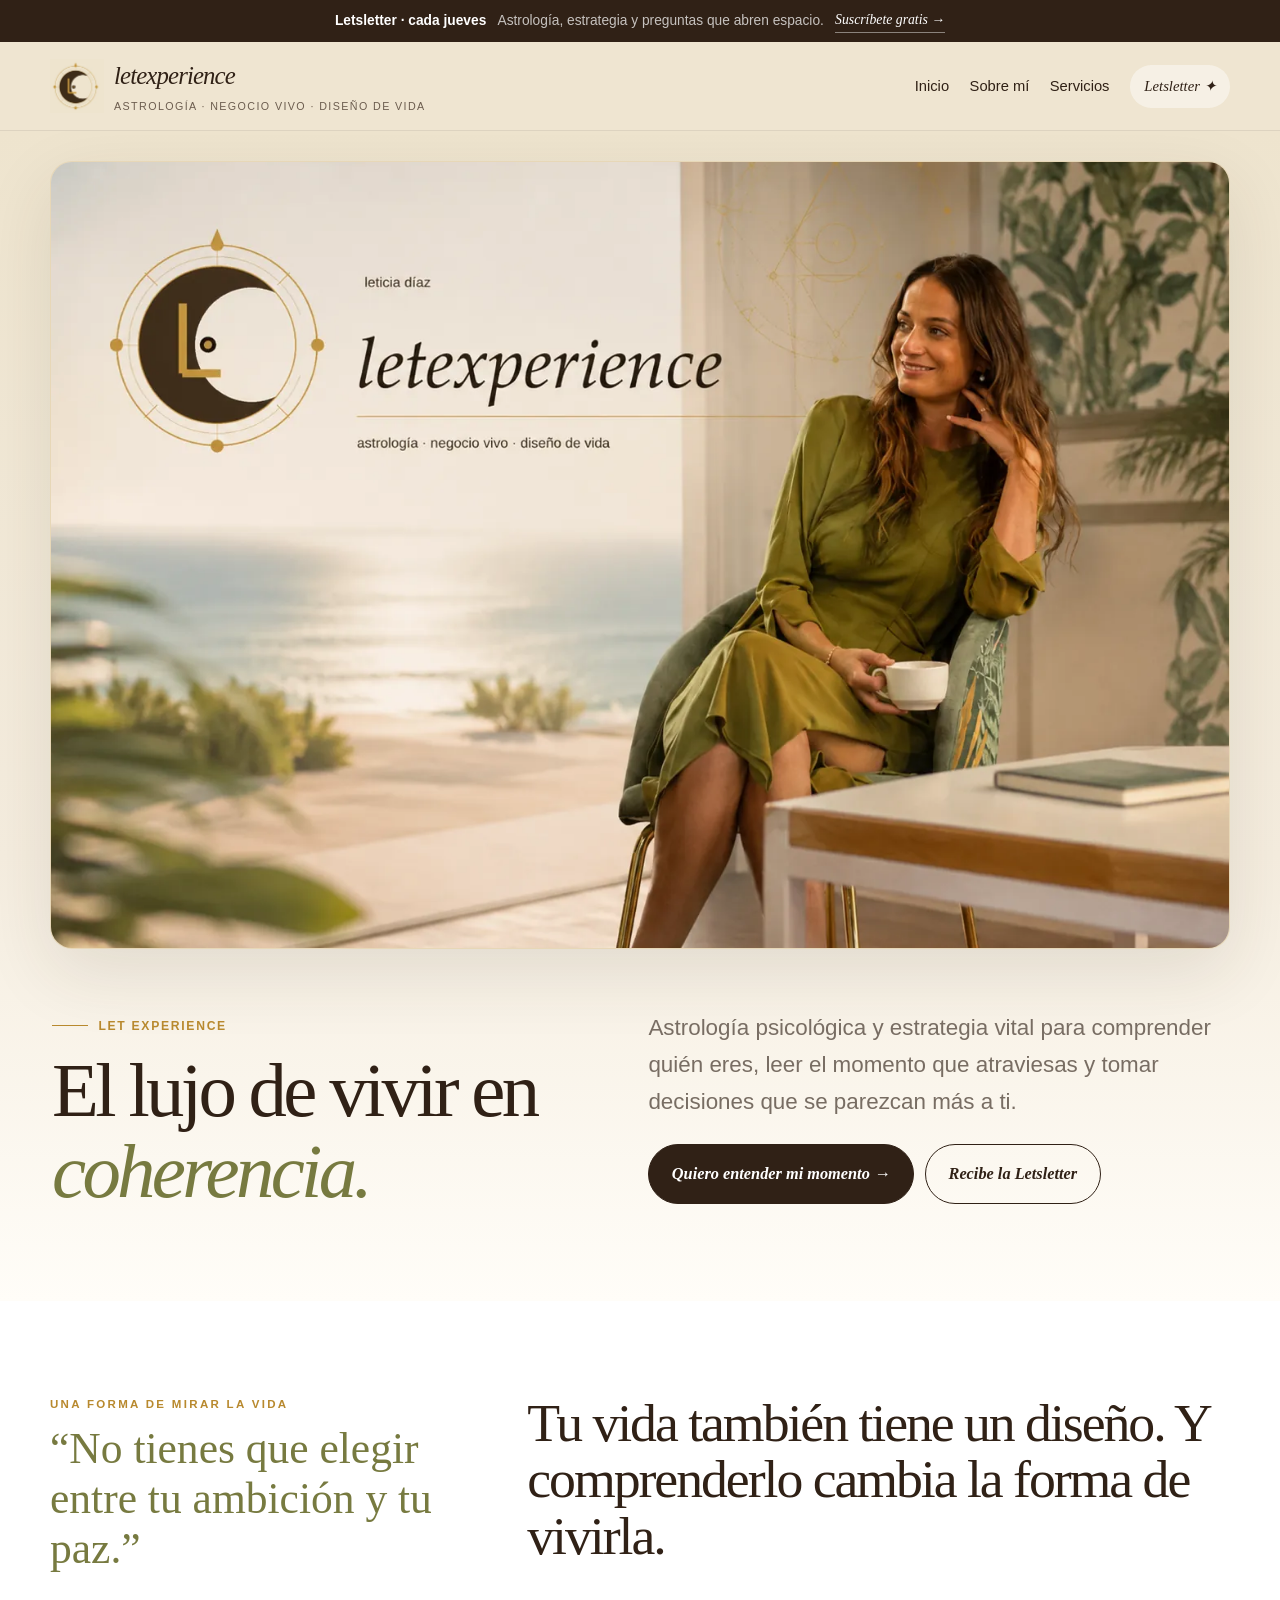
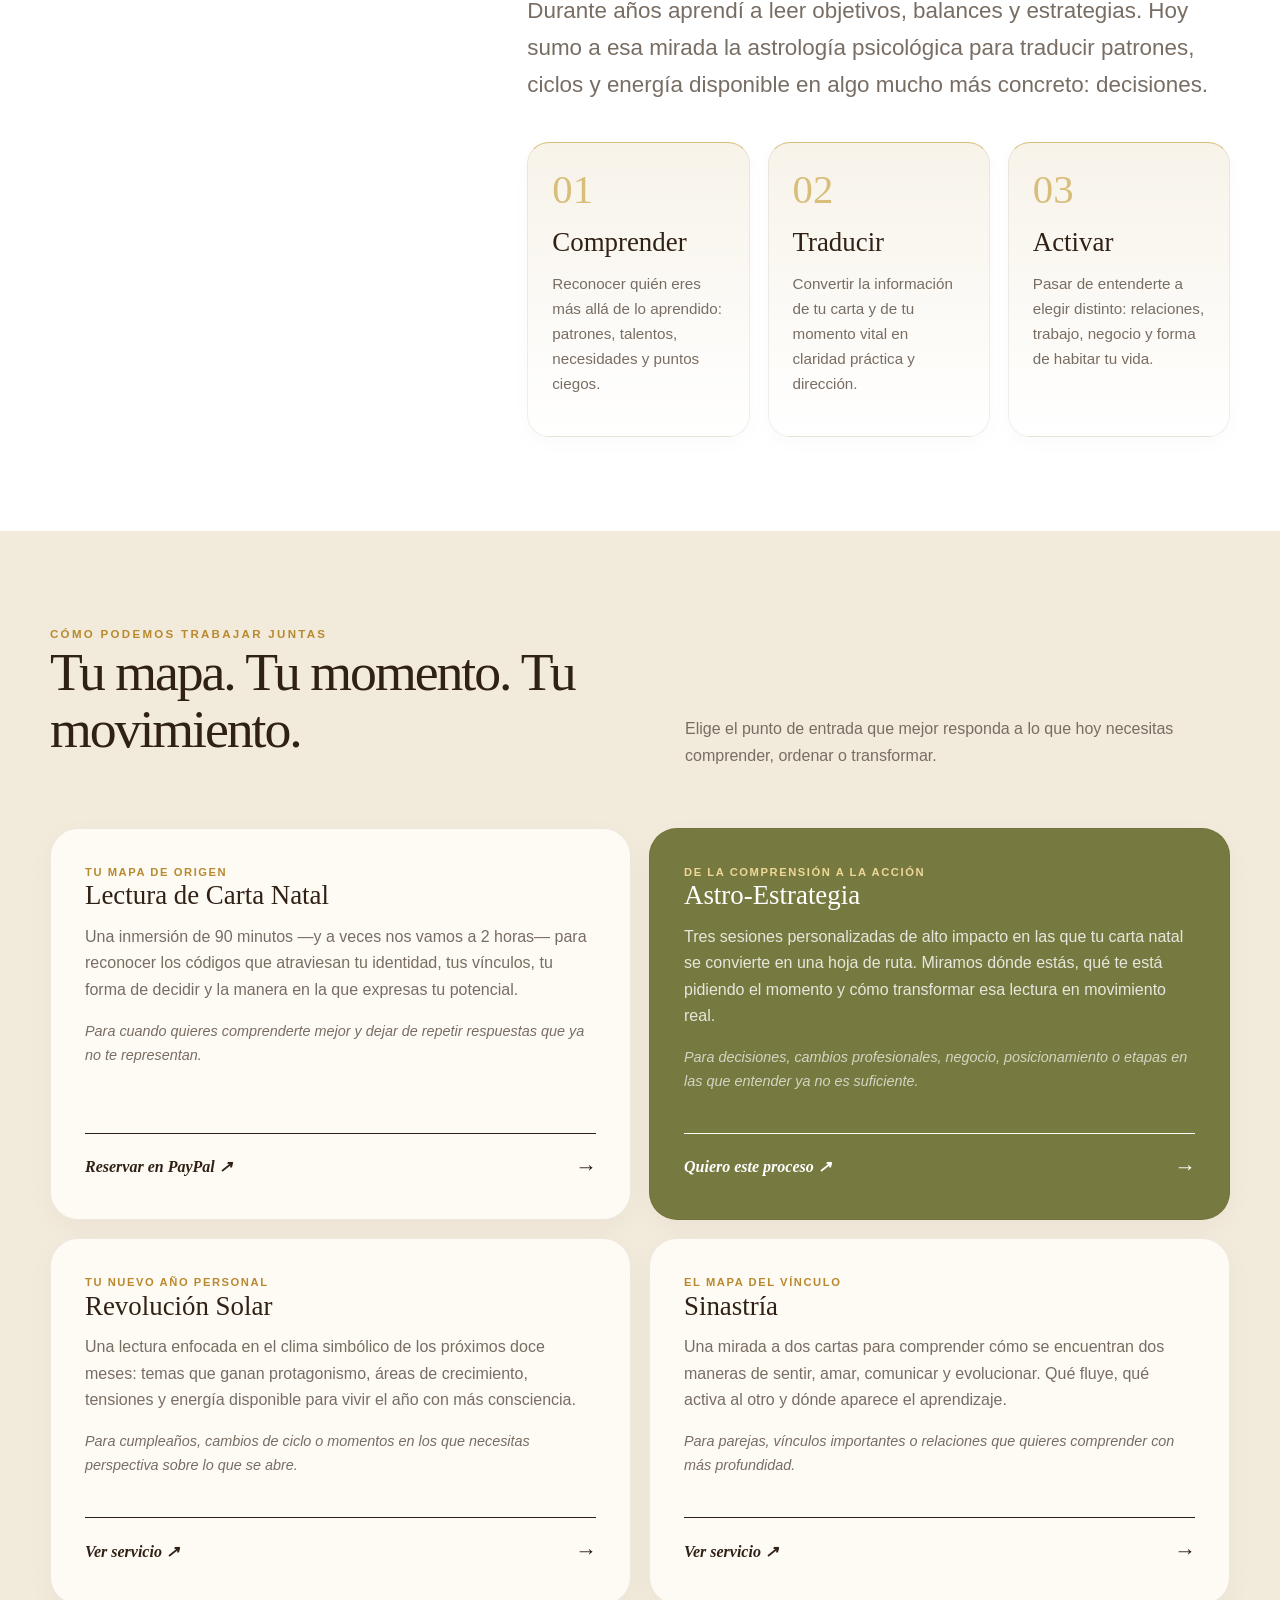
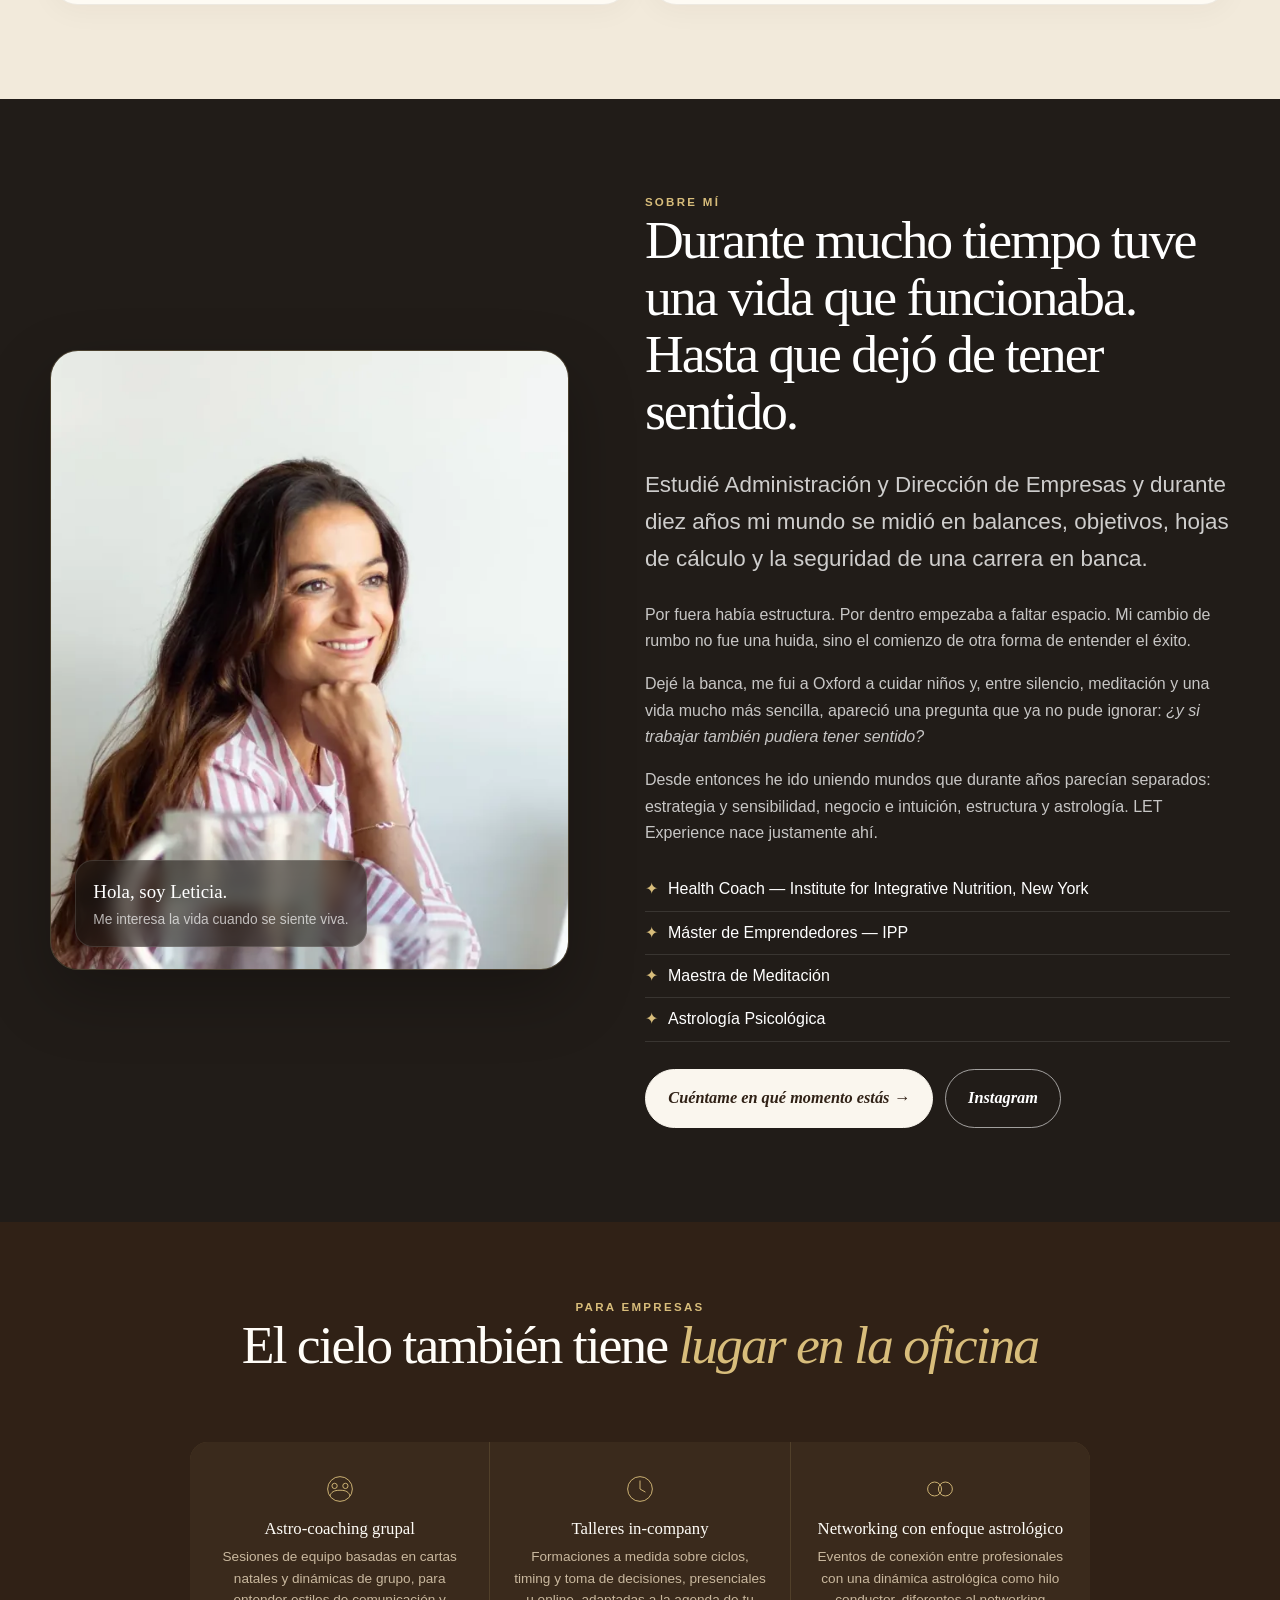
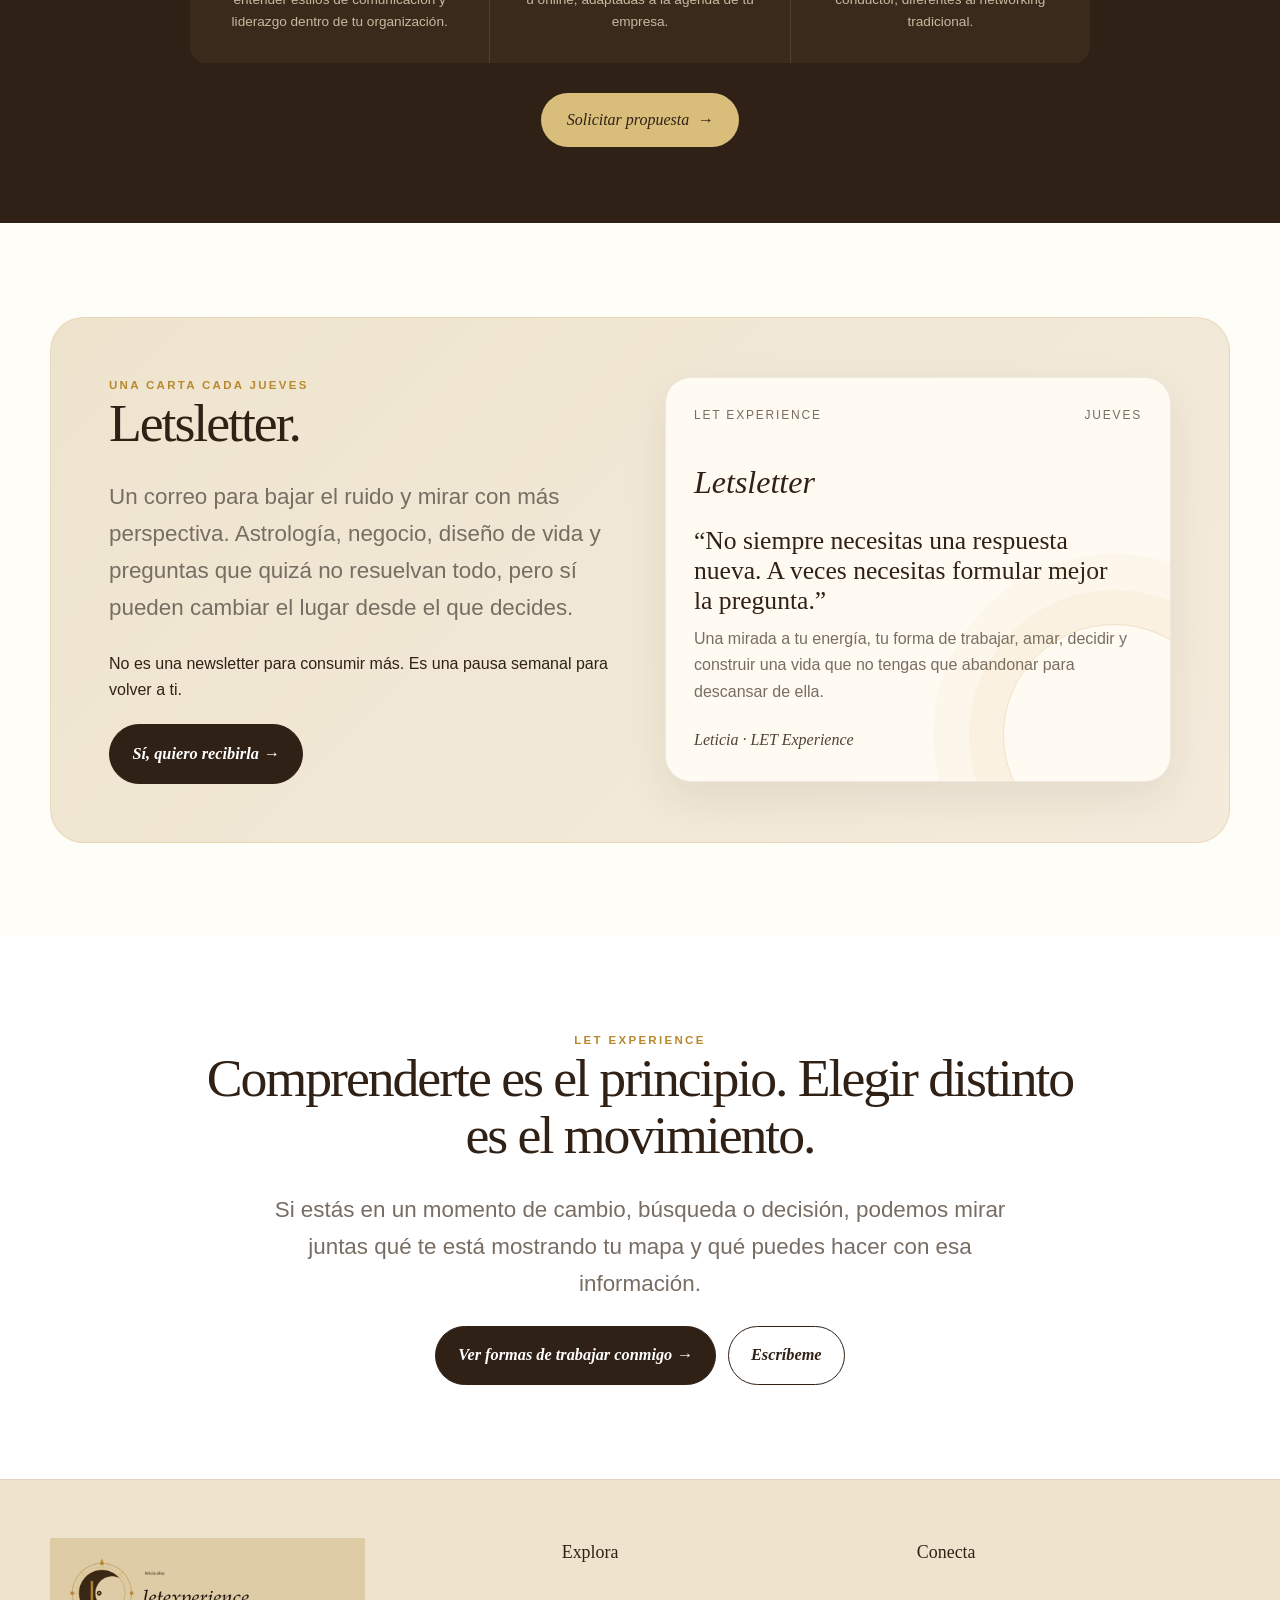
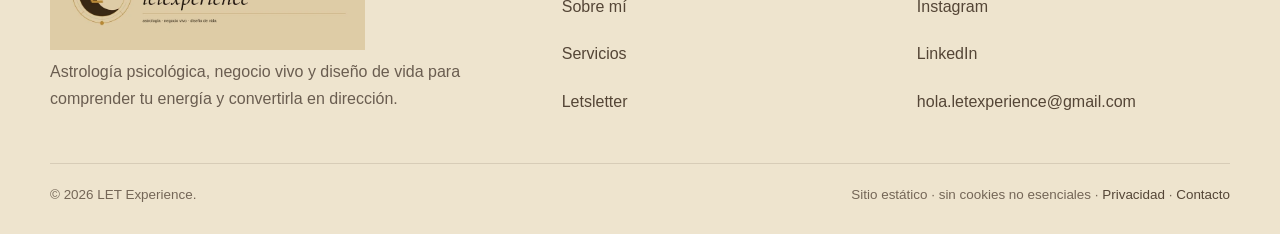
==== commit 668df5b5: "Nueva seccion: Empresas (astro-coaching, talleres, networking) Anadida entre 'Sobre mi' y la newslet" ====
--- a/index.html
+++ b/index.html
@@ -26,7 +26,32 @@
 <div><div class="eyebrow">Sobre mí</div><h2>Durante mucho tiempo tuve una vida que funcionaba. Hasta que dejó de tener sentido.</h2><p class="lead">Estudié Administración y Dirección de Empresas y durante diez años mi mundo se midió en balances, objetivos, hojas de cálculo y la seguridad de una carrera en banca.</p><p>Por fuera había estructura. Por dentro empezaba a faltar espacio. Mi cambio de rumbo no fue una huida, sino el comienzo de otra forma de entender el éxito.</p><p>Dejé la banca, me fui a Oxford a cuidar niños y, entre silencio, meditación y una vida mucho más sencilla, apareció una pregunta que ya no pude ignorar: <em>¿y si trabajar también pudiera tener sentido?</em></p><p>Desde entonces he ido uniendo mundos que durante años parecían separados: estrategia y sensibilidad, negocio e intuición, estructura y astrología. LET Experience nace justamente ahí.</p>
 <ul class="ticks"><li>Health Coach — Institute for Integrative Nutrition, New York</li><li>Máster de Emprendedores — IPP</li><li>Maestra de Meditación</li><li>Astrología Psicológica</li></ul>
 <div class="button-row"><a class="btn ivory" href="mailto:hola.letexperience@gmail.com">Cuéntame en qué momento estás →</a><a class="btn light" href="https://www.instagram.com/leticialetexperience/?hl=es" rel="noopener" target="_blank">Instagram</a></div>
-</div></div></section><section class="newsletter" id="letsletter"><div class="wrap"><div class="newsletter-box">
+</div></div></section><section class="empresas"><div class="wrap">
+<div class="section-head empresas-head"><div><div class="eyebrow">Para empresas</div><h2>El cielo también tiene <em>lugar en la oficina</em></h2></div></div>
+<div class="empresas-grid">
+
+<article class="empresas-card">
+<svg viewBox="0 0 44 44" aria-hidden="true"><circle cx="22" cy="22" r="16"/><circle cx="15" cy="18" r="3.4"/><circle cx="29" cy="18" r="3.4"/><path d="M9 31c1.6-5 5-7.4 13-7.4S33.4 26 35 31"/></svg>
+<h3>Astro-coaching grupal</h3>
+<p>Sesiones de equipo basadas en cartas natales y dinámicas de grupo, para entender estilos de comunicación y liderazgo dentro de tu organización.</p>
+</article>
+
+<article class="empresas-card">
+<svg viewBox="0 0 44 44" aria-hidden="true"><circle cx="22" cy="22" r="16"/><path d="M22 11v11l7 4"/></svg>
+<h3>Talleres in-company</h3>
+<p>Formaciones a medida sobre ciclos, timing y toma de decisiones, presenciales u online, adaptadas a la agenda de tu empresa.</p>
+</article>
+
+<article class="empresas-card">
+<svg viewBox="0 0 44 44" aria-hidden="true"><circle cx="15" cy="22" r="9"/><circle cx="29" cy="22" r="9"/></svg>
+<h3>Networking con enfoque astrológico</h3>
+<p>Eventos de conexión entre profesionales con una dinámica astrológica como hilo conductor, diferentes al networking tradicional.</p>
+</article>
+
+</div>
+<div class="empresas-cta"><a href="mailto:hola.letexperience@gmail.com?subject=Consulta%20servicios%20para%20empresas">Solicitar propuesta <span>→</span></a></div>
+</div></section>
+<section class="newsletter" id="letsletter"><div class="wrap"><div class="newsletter-box">
 <div><div class="eyebrow">Una carta cada jueves</div><h2>Letsletter.</h2><p class="lead">Un correo para bajar el ruido y mirar con más perspectiva. Astrología, negocio, diseño de vida y preguntas que quizá no resuelvan todo, pero sí pueden cambiar el lugar desde el que decides.</p><p>No es una newsletter para consumir más. Es una pausa semanal para volver a ti.</p><div class="button-row"><a class="btn dark" href="https://2x8qrt.subscribepage.io/" rel="noopener" target="_blank">Sí, quiero recibirla →</a></div></div>
 <div aria-hidden="true" class="newsletter-preview"><div class="nl-top"><span>LET Experience</span><span>Jueves</span></div><div class="nl-title">Letsletter</div><div class="nl-quote">“No siempre necesitas una respuesta nueva. A veces necesitas formular mejor la pregunta.”</div><p class="nl-text">Una mirada a tu energía, tu forma de trabajar, amar, decidir y construir una vida que no tengas que abandonar para descansar de ella.</p><div class="nl-sign">Leticia · LET Experience</div></div>
 </div></div></section><section class="final-cta"><div class="wrap final-box"><div class="eyebrow">LET Experience</div><h2>Comprenderte es el principio. Elegir distinto es el movimiento.</h2><p class="lead">Si estás en un momento de cambio, búsqueda o decisión, podemos mirar juntas qué te está mostrando tu mapa y qué puedes hacer con esa información.</p><div class="button-row"><a class="btn dark" href="#servicios">Ver formas de trabajar conmigo →</a><a class="btn light" href="mailto:hola.letexperience@gmail.com">Escríbeme</a></div></div></section></main><footer class="footer"><div class="wrap"><div class="footer-grid"><div><img alt="Let Experience" class="footer-logo" src="assets/logo.webp"/><p>Astrología psicológica, negocio vivo y diseño de vida para comprender tu energía y convertirla en dirección.</p></div><nav><strong>Explora</strong><a href="#sobre-mi">Sobre mí</a><a href="#servicios">Servicios</a><a href="#letsletter">Letsletter</a></nav><nav><strong>Conecta</strong><a href="https://www.instagram.com/leticialetexperience/?hl=es" rel="noopener" target="_blank">Instagram</a><a href="https://www.linkedin.com/in/leticiadiazpardo/" rel="noopener" target="_blank">LinkedIn</a><a href="mailto:hola.letexperience@gmail.com">hola.letexperience@gmail.com</a></nav></div><div class="footer-bottom"><span>© <span data-year=""></span> LET Experience.</span><span>Sitio estático · sin cookies no esenciales · <a href="/privacidad.html">Privacidad</a> · <a href="mailto:hola.letexperience@gmail.com?subject=Contacto%20LET%20Experience">Contacto</a></span></div></div></footer>
--- a/styles/part2.css
+++ b/styles/part2.css
@@ -2,4 +2,4 @@
 .about{background:var(--night);color:#fff}.about-grid{display:grid;grid-template-columns:.94fr 1.06fr;gap:76px;align-items:center}.about-collage{position:relative;min-height:620px;display:flex;align-items:center}.photo-main{position:relative;width:min(100%,560px);height:620px;overflow:hidden;border-radius:28px;box-shadow:0 26px 65px rgba(0,0,0,.25);border:1px solid rgba(216,189,123,.22)}.photo-main img{width:100%;height:100%;object-fit:cover;object-position:center;display:block}.hello{position:absolute;left:24px;bottom:22px;z-index:2;padding:.92rem 1.08rem;border-radius:18px;background:rgba(33,28,24,.58);backdrop-filter:blur(8px);border:1px solid rgba(255,255,255,.12)}.hello strong{font-family:Georgia,serif;font-size:1.18rem;font-weight:400}.hello span{display:block;font-size:.86rem;color:rgba(255,255,255,.68);margin-top:2px}.about .eyebrow{color:var(--gold2)}.about p{color:rgba(255,255,255,.75)}.about .lead{color:rgba(255,255,255,.78)}.ticks{list-style:none;margin:1.35rem 0 1.7rem;padding:0}.ticks li{padding:.5rem 0;border-bottom:1px solid rgba(255,255,255,.11)}.ticks li:before{content:"✦";color:var(--gold2);margin-right:.63rem}.about .btn.light{border-color:rgba(255,255,255,.58);color:#fff}
 .newsletter{background:var(--paper)}.newsletter-box{display:grid;grid-template-columns:1fr 1fr;gap:50px;align-items:center;padding:58px;border-radius:34px;background:linear-gradient(135deg,var(--brand),#f4ebdc);border:1px solid rgba(184,137,46,.17);overflow:hidden}.newsletter-preview{background:#fffaf2;border:1px solid rgba(48,33,22,.08);border-radius:26px;padding:28px;min-height:330px;box-shadow:0 16px 44px rgba(48,33,22,.08);position:relative;overflow:hidden}.newsletter-preview:after{content:"";position:absolute;right:-55px;bottom:-65px;width:220px;height:220px;border-radius:50%;border:1px solid rgba(184,137,46,.22);box-shadow:0 0 0 34px rgba(184,137,46,.05),0 0 0 70px rgba(184,137,46,.035)}.nl-top{display:flex;justify-content:space-between;gap:18px;font-size:.75rem;letter-spacing:.15em;text-transform:uppercase;color:var(--muted)}.nl-title{font-family:Georgia,serif;font-style:italic;font-size:2rem;margin-top:30px}.nl-quote{font-family:Georgia,serif;font-size:clamp(1.45rem,2vw,2rem);line-height:1.18;max-width:430px;margin-top:17px}.nl-text{color:var(--muted);max-width:455px}.nl-sign{font-family:Georgia,serif;font-style:italic;color:var(--ink2);margin-top:22px}
 .final-cta{background:#fff}.final-box{text-align:center;max-width:880px;margin:auto}.final-box .lead{margin-left:auto;margin-right:auto}.final-box .button-row{justify-content:center}
-.footer{background:var(--brand);color:var(--ink);padding:58px 0 28px;border-top:1px solid rgba(48,33,22,.08)}.footer-grid{display:grid;grid-template-columns:1.2fr .8fr .8fr;gap:42px}.footer-logo{width:315px;max-width:100%;mix-blend-mode:multiply}.footer p{max-width:430px;color:#6a5d50}.footer nav{display:grid;gap:.48rem}.footer nav strong{font-family:Georgia,serif;font-weight:400;font-size:1.12rem;margin-bottom:.3rem}.footer a{text-decoration:none;color:#544536}.footer-bottom{border-top:1px solid rgba(48,33,22,.12);margin-top:34px;padding-top:20px;display:flex;justify-content:space-between;gap:18px;flex-wrap:wrap;font-size:.84rem;color:#746657}+.footer{background:var(--brand);color:var(--ink);padding:58px 0 28px;border-top:1px solid rgba(48,33,22,.08)}.footer-grid{display:grid;grid-template-columns:1.2fr .8fr .8fr;gap:42px}.footer-logo{width:315px;max-width:100%;mix-blend-mode:multiply}.footer p{max-width:430px;color:#6a5d50}.footer nav{display:grid;gap:.48rem}.footer nav strong{font-family:Georgia,serif;font-weight:400;font-size:1.12rem;margin-bottom:.3rem}.footer a{text-decoration:none;color:#544536}.footer-bottom{border-top:1px solid rgba(48,33,22,.12);margin-top:34px;padding-top:20px;display:flex;justify-content:space-between;gap:18px;flex-wrap:wrap;font-size:.84rem;color:#746657}.empresas{background:var(--ink);padding:76px 0}.empresas-head{margin-bottom:40px;text-align:center;justify-content:center}.empresas-head h2{color:var(--paper)}.empresas-head h2 em{font-style:italic;color:var(--gold2)}.empresas-head .eyebrow{color:var(--gold2)}.empresas-grid{display:grid;grid-template-columns:repeat(3,1fr);background:rgba(216,189,123,.2);gap:1px;border-radius:18px;overflow:hidden;max-width:900px;margin:0 auto}.empresas-card{background:#3a2a1c;padding:30px 22px;text-align:center}.empresas-card svg{width:34px;height:34px;stroke:var(--gold2);stroke-width:1.2;fill:none;margin:0 auto 14px;display:block}.empresas-card h3{color:var(--paper);font-size:1.05rem;margin-bottom:8px}.empresas-card p{color:#c9b89e;font-size:.85rem;line-height:1.6;margin:0}.empresas-cta{text-align:center;margin-top:30px}.empresas-cta a{display:inline-flex;align-items:center;gap:8px;font-family:Georgia,serif;font-style:italic;text-decoration:none;color:var(--ink);background:var(--gold2);border-radius:999px;padding:.85rem 1.6rem;transition:.2s ease}.empresas-cta a:hover{background:var(--paper)}
--- a/styles/part3.css
+++ b/styles/part3.css
@@ -1,4 +1,4 @@
-@media(max-width:900px){.navlinks{display:none;position:absolute;left:18px;right:18px;top:78px;padding:17px;background:#fffdf8;border-radius:18px;box-shadow:var(--shadow);flex-direction:column;align-items:stretch}.navlinks.open{display:flex}.menu-btn{display:block}.hero-copy,.manifesto-grid,.about-grid,.newsletter-box{grid-template-columns:1fr}.hero-copy{gap:24px}.manifesto-grid{gap:35px}.pillars,.cards{grid-template-columns:1fr}.section-head{align-items:flex-start;flex-direction:column}.footer-grid{grid-template-columns:1fr 1fr}.about-collage{min-height:620px;justify-content:center}.photo-main{height:560px}.newsletter-box{padding:40px}}
+@media(max-width:900px){.navlinks{display:none;position:absolute;left:18px;right:18px;top:78px;padding:17px;background:#fffdf8;border-radius:18px;box-shadow:var(--shadow);flex-direction:column;align-items:stretch}.navlinks.open{display:flex}.menu-btn{display:block}.hero-copy,.manifesto-grid,.about-grid,.newsletter-box{grid-template-columns:1fr}.hero-copy{gap:24px}.manifesto-grid{gap:35px}.pillars,.cards{grid-template-columns:1fr}.empresas-grid{grid-template-columns:1fr}.section-head{align-items:flex-start;flex-direction:column}.footer-grid{grid-template-columns:1fr 1fr}.about-collage{min-height:620px;justify-content:center}.photo-main{height:560px}.newsletter-box{padding:40px}}
 
 /* Tablet: aprovecha el ancho extra con rejillas de 2 columnas en vez de saltar directo a 1 */
 @media(min-width:601px) and (max-width:900px){.pillars,.cards{grid-template-columns:repeat(2,1fr)}.hero-copy h1{font-size:clamp(2.6rem,5.5vw,4rem)}.hero-image img{aspect-ratio:16/10}.about-collage{min-height:0}.photo-main{width:min(100%,520px);height:440px;margin:0 auto}.footer-grid{grid-template-columns:1fr 1fr}.card{min-height:auto}}
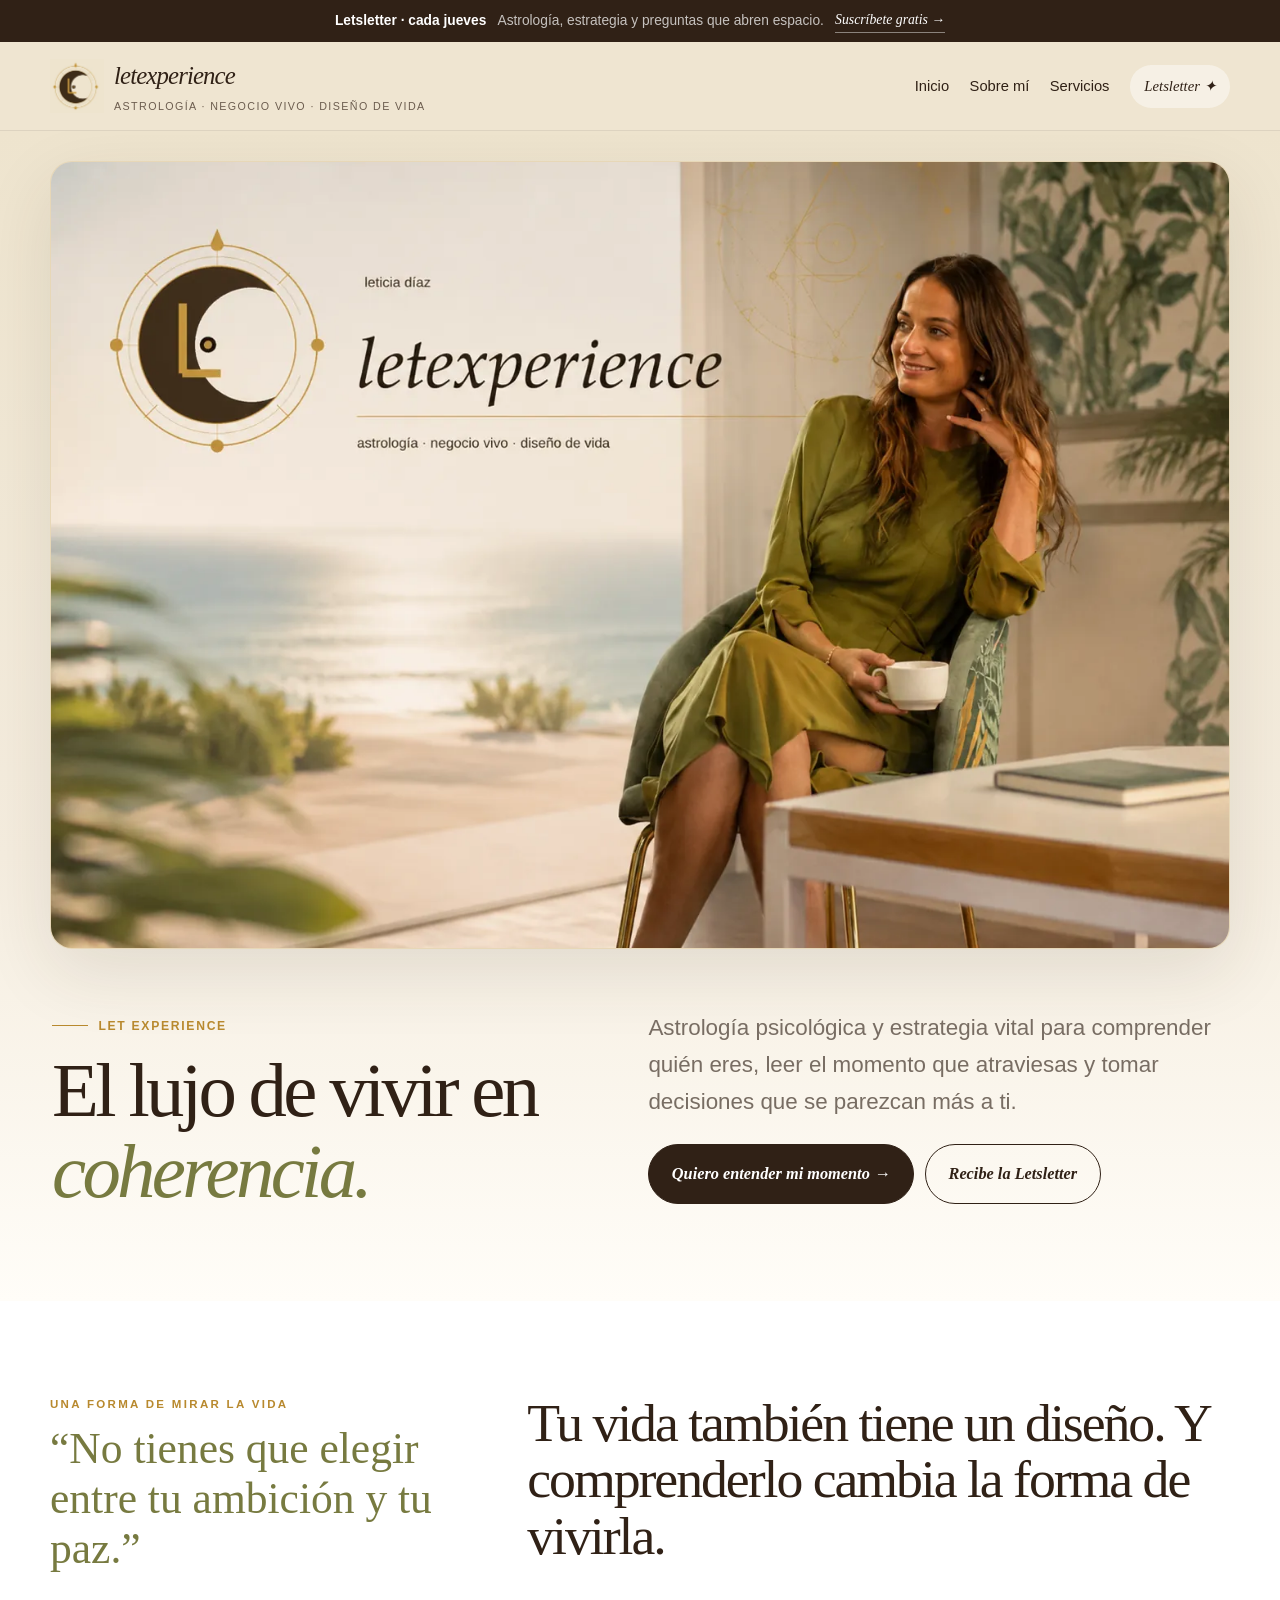
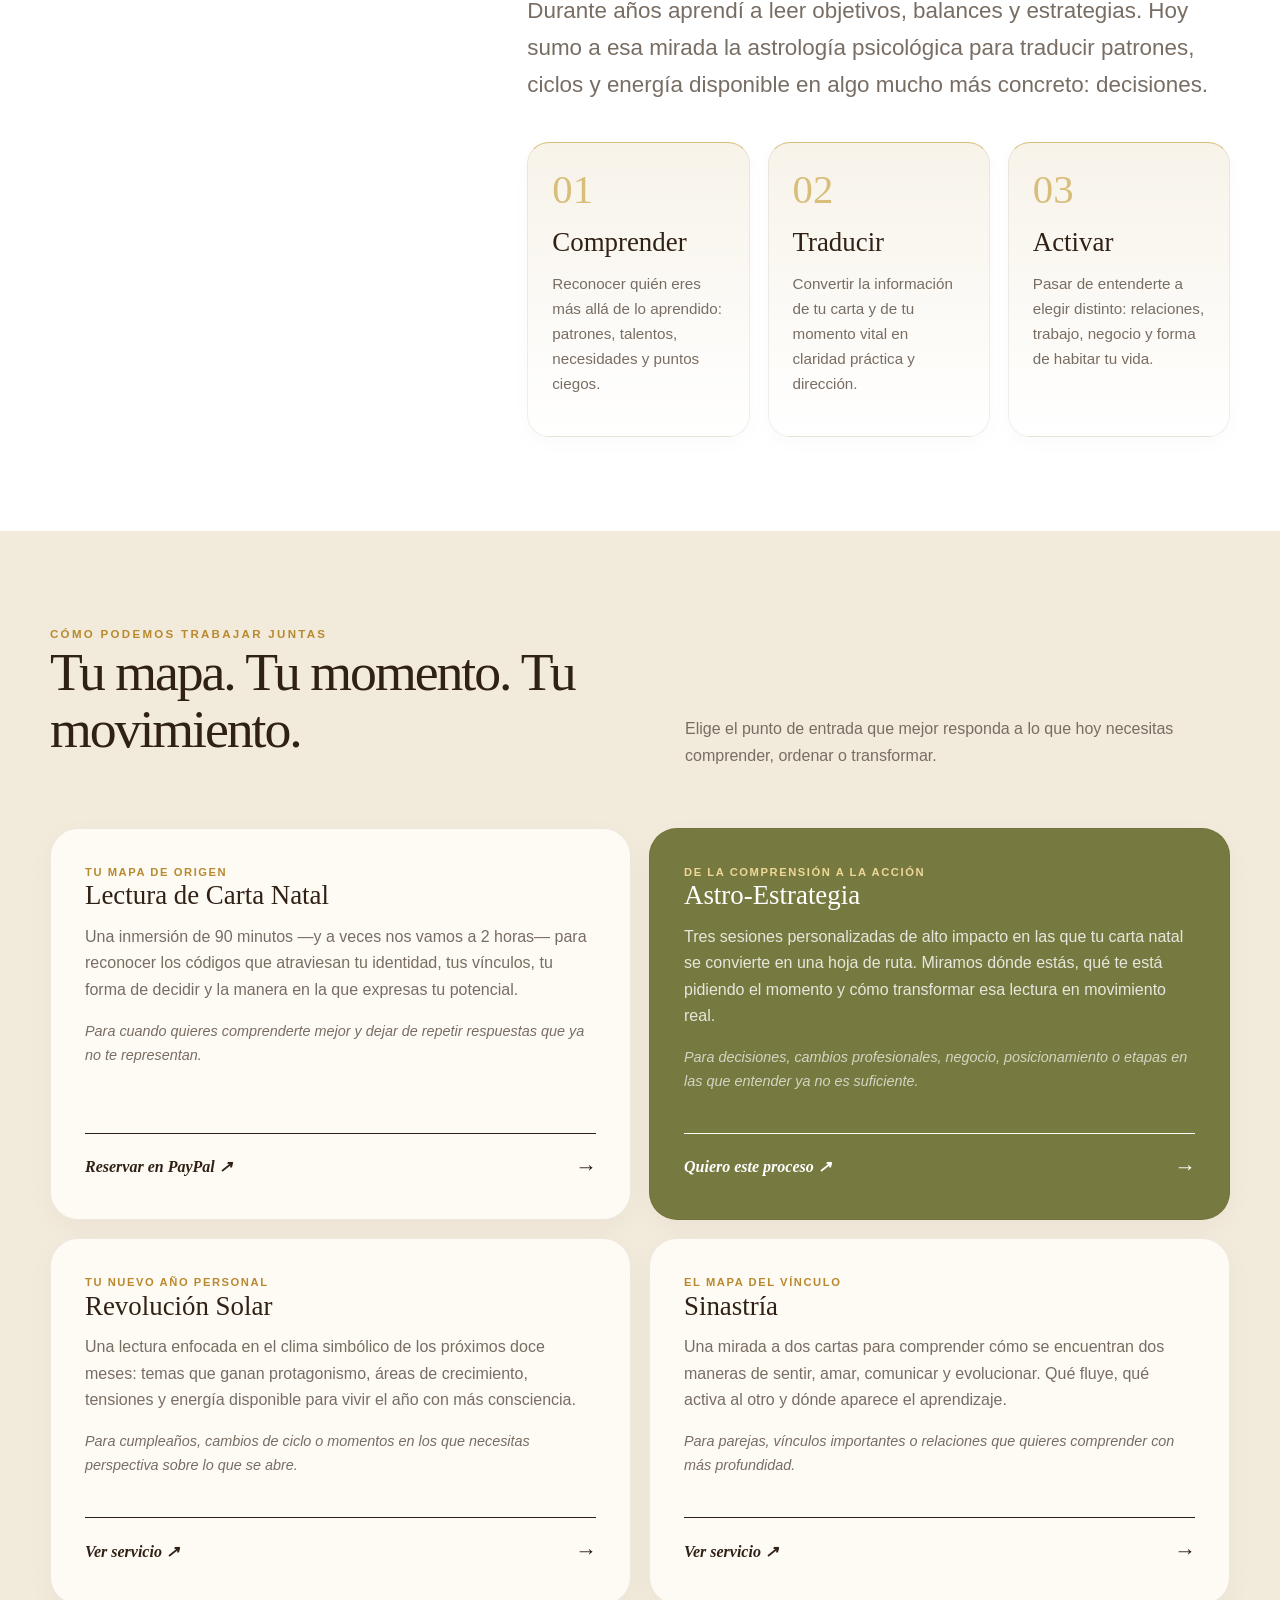
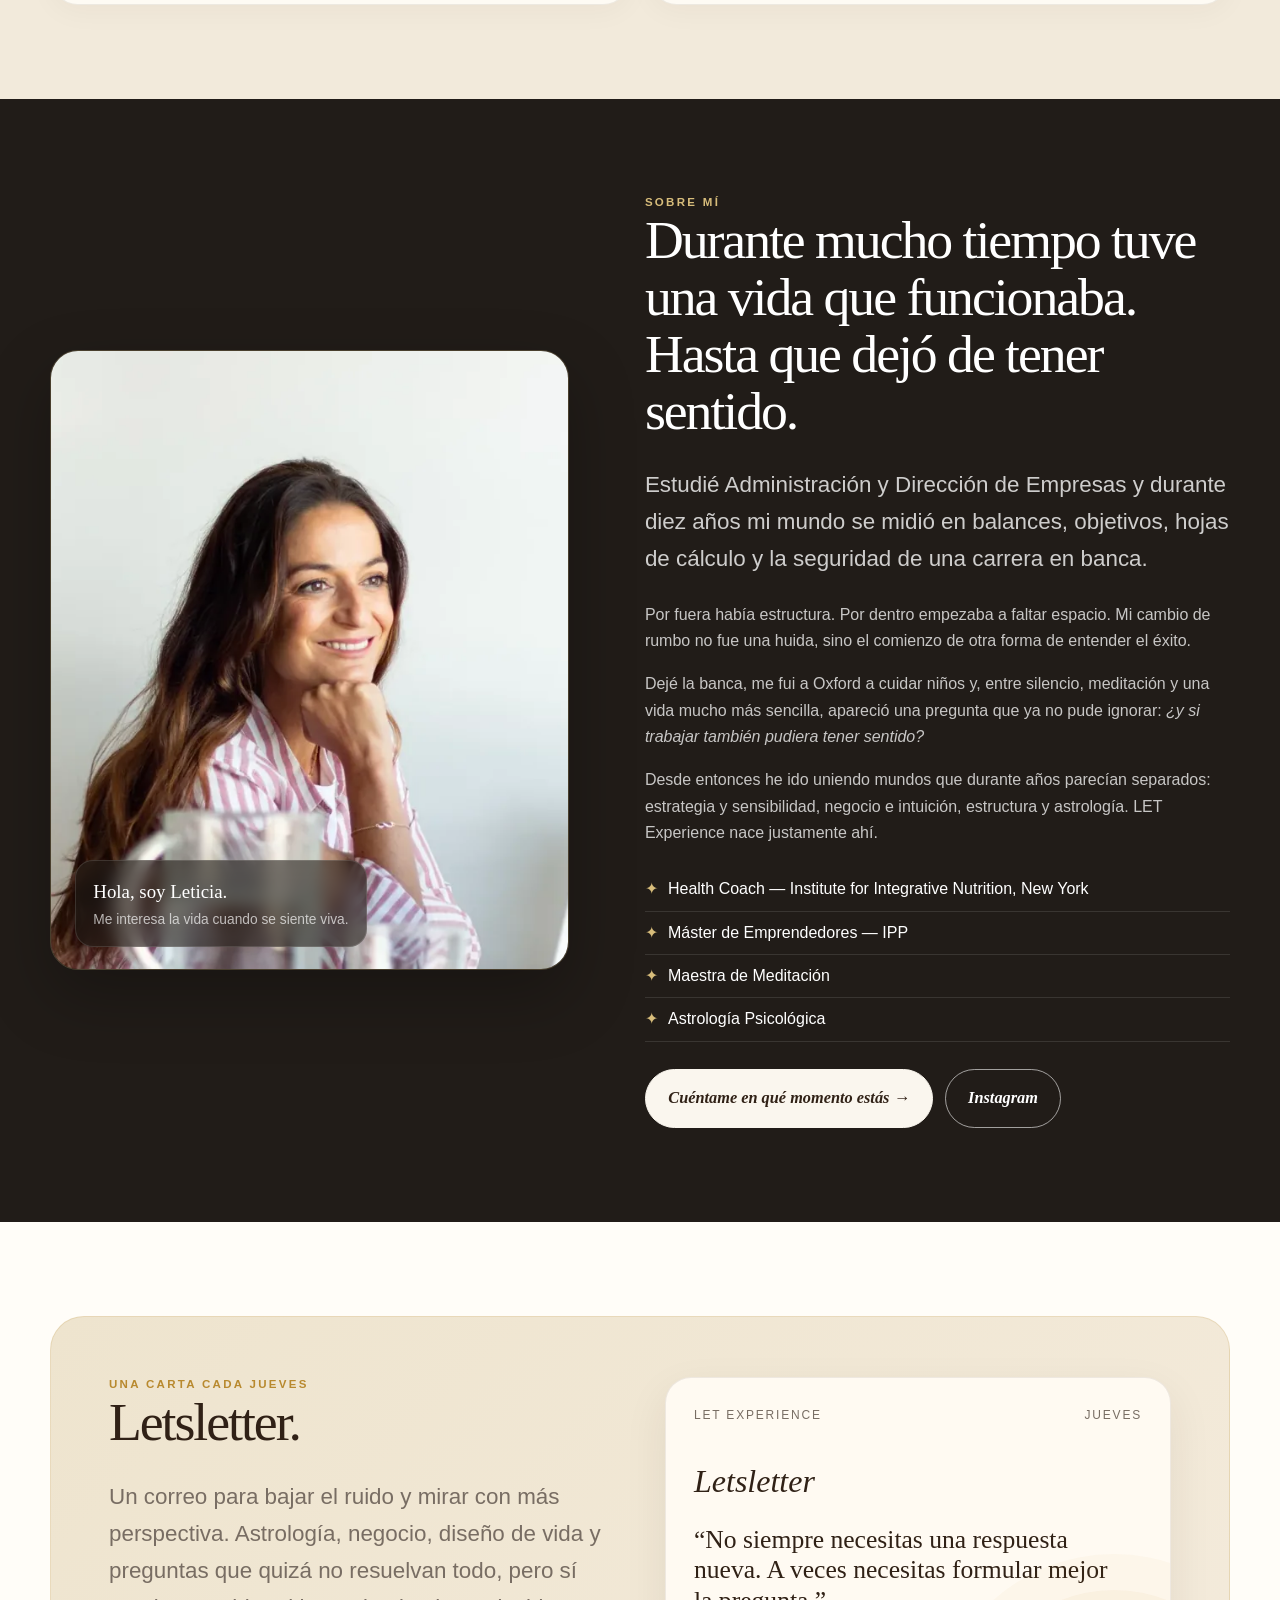
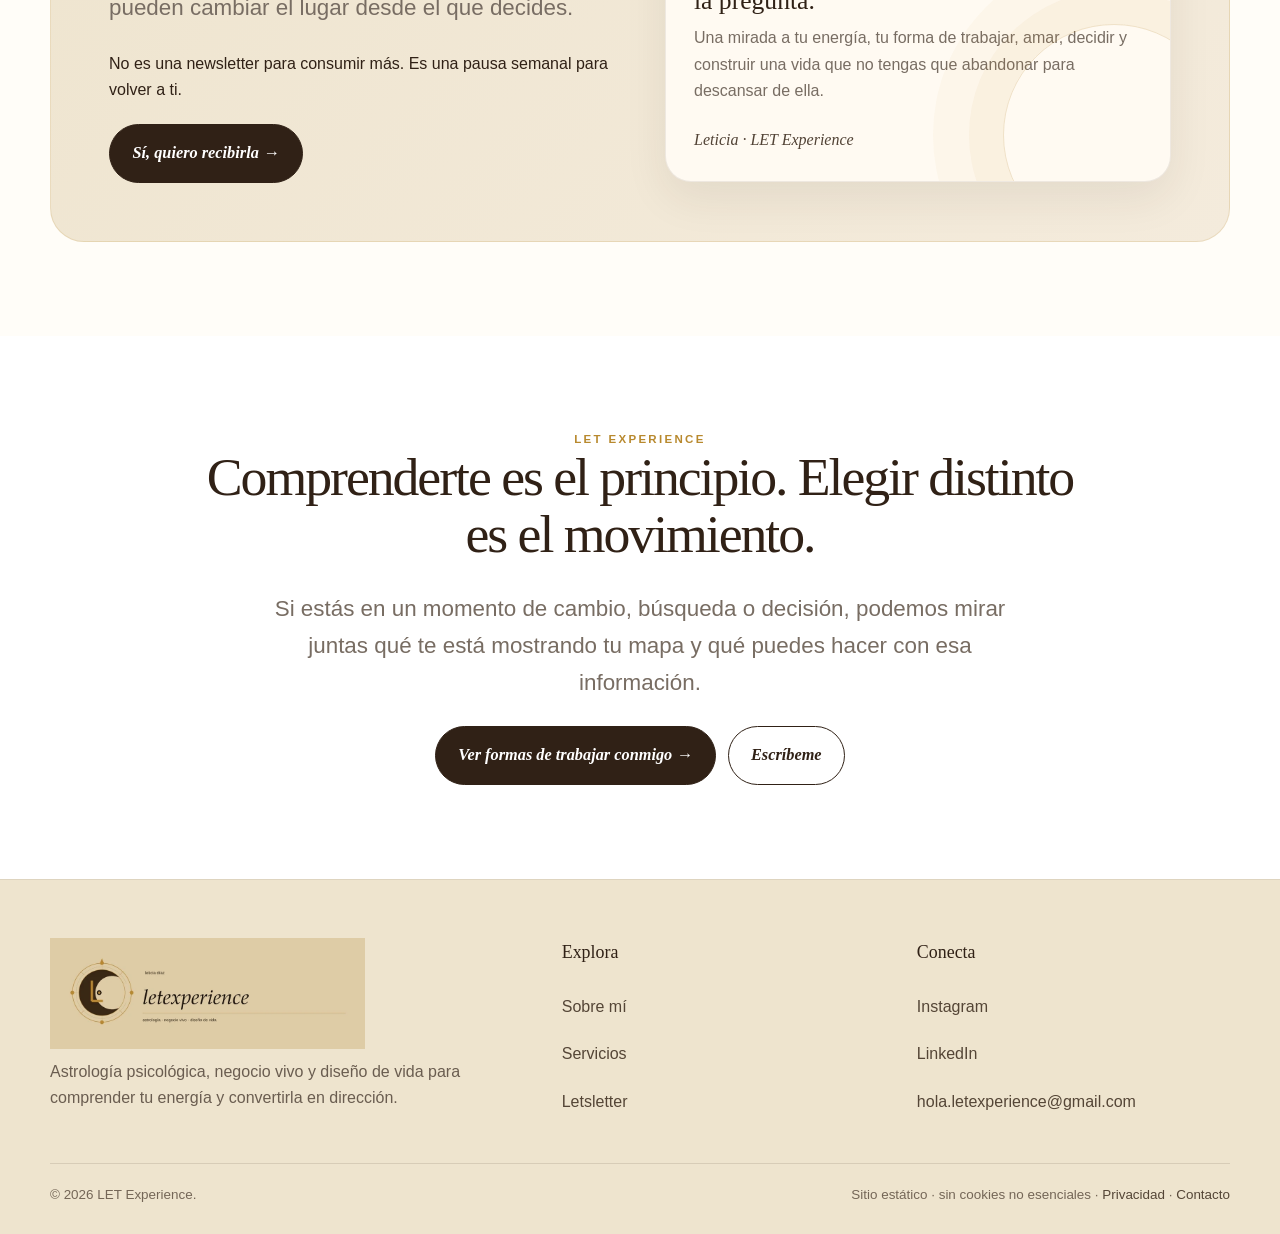
==== commit f1cc3ce2: "Revert "Nueva seccion: Empresas (astro-coaching, talleres, networking)" This reverts commit 668df5b5" ====
--- a/index.html
+++ b/index.html
@@ -26,32 +26,7 @@
 <div><div class="eyebrow">Sobre mí</div><h2>Durante mucho tiempo tuve una vida que funcionaba. Hasta que dejó de tener sentido.</h2><p class="lead">Estudié Administración y Dirección de Empresas y durante diez años mi mundo se midió en balances, objetivos, hojas de cálculo y la seguridad de una carrera en banca.</p><p>Por fuera había estructura. Por dentro empezaba a faltar espacio. Mi cambio de rumbo no fue una huida, sino el comienzo de otra forma de entender el éxito.</p><p>Dejé la banca, me fui a Oxford a cuidar niños y, entre silencio, meditación y una vida mucho más sencilla, apareció una pregunta que ya no pude ignorar: <em>¿y si trabajar también pudiera tener sentido?</em></p><p>Desde entonces he ido uniendo mundos que durante años parecían separados: estrategia y sensibilidad, negocio e intuición, estructura y astrología. LET Experience nace justamente ahí.</p>
 <ul class="ticks"><li>Health Coach — Institute for Integrative Nutrition, New York</li><li>Máster de Emprendedores — IPP</li><li>Maestra de Meditación</li><li>Astrología Psicológica</li></ul>
 <div class="button-row"><a class="btn ivory" href="mailto:hola.letexperience@gmail.com">Cuéntame en qué momento estás →</a><a class="btn light" href="https://www.instagram.com/leticialetexperience/?hl=es" rel="noopener" target="_blank">Instagram</a></div>
-</div></div></section><section class="empresas"><div class="wrap">
-<div class="section-head empresas-head"><div><div class="eyebrow">Para empresas</div><h2>El cielo también tiene <em>lugar en la oficina</em></h2></div></div>
-<div class="empresas-grid">
-
-<article class="empresas-card">
-<svg viewBox="0 0 44 44" aria-hidden="true"><circle cx="22" cy="22" r="16"/><circle cx="15" cy="18" r="3.4"/><circle cx="29" cy="18" r="3.4"/><path d="M9 31c1.6-5 5-7.4 13-7.4S33.4 26 35 31"/></svg>
-<h3>Astro-coaching grupal</h3>
-<p>Sesiones de equipo basadas en cartas natales y dinámicas de grupo, para entender estilos de comunicación y liderazgo dentro de tu organización.</p>
-</article>
-
-<article class="empresas-card">
-<svg viewBox="0 0 44 44" aria-hidden="true"><circle cx="22" cy="22" r="16"/><path d="M22 11v11l7 4"/></svg>
-<h3>Talleres in-company</h3>
-<p>Formaciones a medida sobre ciclos, timing y toma de decisiones, presenciales u online, adaptadas a la agenda de tu empresa.</p>
-</article>
-
-<article class="empresas-card">
-<svg viewBox="0 0 44 44" aria-hidden="true"><circle cx="15" cy="22" r="9"/><circle cx="29" cy="22" r="9"/></svg>
-<h3>Networking con enfoque astrológico</h3>
-<p>Eventos de conexión entre profesionales con una dinámica astrológica como hilo conductor, diferentes al networking tradicional.</p>
-</article>
-
-</div>
-<div class="empresas-cta"><a href="mailto:hola.letexperience@gmail.com?subject=Consulta%20servicios%20para%20empresas">Solicitar propuesta <span>→</span></a></div>
-</div></section>
-<section class="newsletter" id="letsletter"><div class="wrap"><div class="newsletter-box">
+</div></div></section><section class="newsletter" id="letsletter"><div class="wrap"><div class="newsletter-box">
 <div><div class="eyebrow">Una carta cada jueves</div><h2>Letsletter.</h2><p class="lead">Un correo para bajar el ruido y mirar con más perspectiva. Astrología, negocio, diseño de vida y preguntas que quizá no resuelvan todo, pero sí pueden cambiar el lugar desde el que decides.</p><p>No es una newsletter para consumir más. Es una pausa semanal para volver a ti.</p><div class="button-row"><a class="btn dark" href="https://2x8qrt.subscribepage.io/" rel="noopener" target="_blank">Sí, quiero recibirla →</a></div></div>
 <div aria-hidden="true" class="newsletter-preview"><div class="nl-top"><span>LET Experience</span><span>Jueves</span></div><div class="nl-title">Letsletter</div><div class="nl-quote">“No siempre necesitas una respuesta nueva. A veces necesitas formular mejor la pregunta.”</div><p class="nl-text">Una mirada a tu energía, tu forma de trabajar, amar, decidir y construir una vida que no tengas que abandonar para descansar de ella.</p><div class="nl-sign">Leticia · LET Experience</div></div>
 </div></div></section><section class="final-cta"><div class="wrap final-box"><div class="eyebrow">LET Experience</div><h2>Comprenderte es el principio. Elegir distinto es el movimiento.</h2><p class="lead">Si estás en un momento de cambio, búsqueda o decisión, podemos mirar juntas qué te está mostrando tu mapa y qué puedes hacer con esa información.</p><div class="button-row"><a class="btn dark" href="#servicios">Ver formas de trabajar conmigo →</a><a class="btn light" href="mailto:hola.letexperience@gmail.com">Escríbeme</a></div></div></section></main><footer class="footer"><div class="wrap"><div class="footer-grid"><div><img alt="Let Experience" class="footer-logo" src="assets/logo.webp"/><p>Astrología psicológica, negocio vivo y diseño de vida para comprender tu energía y convertirla en dirección.</p></div><nav><strong>Explora</strong><a href="#sobre-mi">Sobre mí</a><a href="#servicios">Servicios</a><a href="#letsletter">Letsletter</a></nav><nav><strong>Conecta</strong><a href="https://www.instagram.com/leticialetexperience/?hl=es" rel="noopener" target="_blank">Instagram</a><a href="https://www.linkedin.com/in/leticiadiazpardo/" rel="noopener" target="_blank">LinkedIn</a><a href="mailto:hola.letexperience@gmail.com">hola.letexperience@gmail.com</a></nav></div><div class="footer-bottom"><span>© <span data-year=""></span> LET Experience.</span><span>Sitio estático · sin cookies no esenciales · <a href="/privacidad.html">Privacidad</a> · <a href="mailto:hola.letexperience@gmail.com?subject=Contacto%20LET%20Experience">Contacto</a></span></div></div></footer>
--- a/styles/part2.css
+++ b/styles/part2.css
@@ -2,4 +2,4 @@
 .about{background:var(--night);color:#fff}.about-grid{display:grid;grid-template-columns:.94fr 1.06fr;gap:76px;align-items:center}.about-collage{position:relative;min-height:620px;display:flex;align-items:center}.photo-main{position:relative;width:min(100%,560px);height:620px;overflow:hidden;border-radius:28px;box-shadow:0 26px 65px rgba(0,0,0,.25);border:1px solid rgba(216,189,123,.22)}.photo-main img{width:100%;height:100%;object-fit:cover;object-position:center;display:block}.hello{position:absolute;left:24px;bottom:22px;z-index:2;padding:.92rem 1.08rem;border-radius:18px;background:rgba(33,28,24,.58);backdrop-filter:blur(8px);border:1px solid rgba(255,255,255,.12)}.hello strong{font-family:Georgia,serif;font-size:1.18rem;font-weight:400}.hello span{display:block;font-size:.86rem;color:rgba(255,255,255,.68);margin-top:2px}.about .eyebrow{color:var(--gold2)}.about p{color:rgba(255,255,255,.75)}.about .lead{color:rgba(255,255,255,.78)}.ticks{list-style:none;margin:1.35rem 0 1.7rem;padding:0}.ticks li{padding:.5rem 0;border-bottom:1px solid rgba(255,255,255,.11)}.ticks li:before{content:"✦";color:var(--gold2);margin-right:.63rem}.about .btn.light{border-color:rgba(255,255,255,.58);color:#fff}
 .newsletter{background:var(--paper)}.newsletter-box{display:grid;grid-template-columns:1fr 1fr;gap:50px;align-items:center;padding:58px;border-radius:34px;background:linear-gradient(135deg,var(--brand),#f4ebdc);border:1px solid rgba(184,137,46,.17);overflow:hidden}.newsletter-preview{background:#fffaf2;border:1px solid rgba(48,33,22,.08);border-radius:26px;padding:28px;min-height:330px;box-shadow:0 16px 44px rgba(48,33,22,.08);position:relative;overflow:hidden}.newsletter-preview:after{content:"";position:absolute;right:-55px;bottom:-65px;width:220px;height:220px;border-radius:50%;border:1px solid rgba(184,137,46,.22);box-shadow:0 0 0 34px rgba(184,137,46,.05),0 0 0 70px rgba(184,137,46,.035)}.nl-top{display:flex;justify-content:space-between;gap:18px;font-size:.75rem;letter-spacing:.15em;text-transform:uppercase;color:var(--muted)}.nl-title{font-family:Georgia,serif;font-style:italic;font-size:2rem;margin-top:30px}.nl-quote{font-family:Georgia,serif;font-size:clamp(1.45rem,2vw,2rem);line-height:1.18;max-width:430px;margin-top:17px}.nl-text{color:var(--muted);max-width:455px}.nl-sign{font-family:Georgia,serif;font-style:italic;color:var(--ink2);margin-top:22px}
 .final-cta{background:#fff}.final-box{text-align:center;max-width:880px;margin:auto}.final-box .lead{margin-left:auto;margin-right:auto}.final-box .button-row{justify-content:center}
-.footer{background:var(--brand);color:var(--ink);padding:58px 0 28px;border-top:1px solid rgba(48,33,22,.08)}.footer-grid{display:grid;grid-template-columns:1.2fr .8fr .8fr;gap:42px}.footer-logo{width:315px;max-width:100%;mix-blend-mode:multiply}.footer p{max-width:430px;color:#6a5d50}.footer nav{display:grid;gap:.48rem}.footer nav strong{font-family:Georgia,serif;font-weight:400;font-size:1.12rem;margin-bottom:.3rem}.footer a{text-decoration:none;color:#544536}.footer-bottom{border-top:1px solid rgba(48,33,22,.12);margin-top:34px;padding-top:20px;display:flex;justify-content:space-between;gap:18px;flex-wrap:wrap;font-size:.84rem;color:#746657}.empresas{background:var(--ink);padding:76px 0}.empresas-head{margin-bottom:40px;text-align:center;justify-content:center}.empresas-head h2{color:var(--paper)}.empresas-head h2 em{font-style:italic;color:var(--gold2)}.empresas-head .eyebrow{color:var(--gold2)}.empresas-grid{display:grid;grid-template-columns:repeat(3,1fr);background:rgba(216,189,123,.2);gap:1px;border-radius:18px;overflow:hidden;max-width:900px;margin:0 auto}.empresas-card{background:#3a2a1c;padding:30px 22px;text-align:center}.empresas-card svg{width:34px;height:34px;stroke:var(--gold2);stroke-width:1.2;fill:none;margin:0 auto 14px;display:block}.empresas-card h3{color:var(--paper);font-size:1.05rem;margin-bottom:8px}.empresas-card p{color:#c9b89e;font-size:.85rem;line-height:1.6;margin:0}.empresas-cta{text-align:center;margin-top:30px}.empresas-cta a{display:inline-flex;align-items:center;gap:8px;font-family:Georgia,serif;font-style:italic;text-decoration:none;color:var(--ink);background:var(--gold2);border-radius:999px;padding:.85rem 1.6rem;transition:.2s ease}.empresas-cta a:hover{background:var(--paper)}
+.footer{background:var(--brand);color:var(--ink);padding:58px 0 28px;border-top:1px solid rgba(48,33,22,.08)}.footer-grid{display:grid;grid-template-columns:1.2fr .8fr .8fr;gap:42px}.footer-logo{width:315px;max-width:100%;mix-blend-mode:multiply}.footer p{max-width:430px;color:#6a5d50}.footer nav{display:grid;gap:.48rem}.footer nav strong{font-family:Georgia,serif;font-weight:400;font-size:1.12rem;margin-bottom:.3rem}.footer a{text-decoration:none;color:#544536}.footer-bottom{border-top:1px solid rgba(48,33,22,.12);margin-top:34px;padding-top:20px;display:flex;justify-content:space-between;gap:18px;flex-wrap:wrap;font-size:.84rem;color:#746657}
--- a/styles/part3.css
+++ b/styles/part3.css
@@ -1,4 +1,4 @@
-@media(max-width:900px){.navlinks{display:none;position:absolute;left:18px;right:18px;top:78px;padding:17px;background:#fffdf8;border-radius:18px;box-shadow:var(--shadow);flex-direction:column;align-items:stretch}.navlinks.open{display:flex}.menu-btn{display:block}.hero-copy,.manifesto-grid,.about-grid,.newsletter-box{grid-template-columns:1fr}.hero-copy{gap:24px}.manifesto-grid{gap:35px}.pillars,.cards{grid-template-columns:1fr}.empresas-grid{grid-template-columns:1fr}.section-head{align-items:flex-start;flex-direction:column}.footer-grid{grid-template-columns:1fr 1fr}.about-collage{min-height:620px;justify-content:center}.photo-main{height:560px}.newsletter-box{padding:40px}}
+@media(max-width:900px){.navlinks{display:none;position:absolute;left:18px;right:18px;top:78px;padding:17px;background:#fffdf8;border-radius:18px;box-shadow:var(--shadow);flex-direction:column;align-items:stretch}.navlinks.open{display:flex}.menu-btn{display:block}.hero-copy,.manifesto-grid,.about-grid,.newsletter-box{grid-template-columns:1fr}.hero-copy{gap:24px}.manifesto-grid{gap:35px}.pillars,.cards{grid-template-columns:1fr}.section-head{align-items:flex-start;flex-direction:column}.footer-grid{grid-template-columns:1fr 1fr}.about-collage{min-height:620px;justify-content:center}.photo-main{height:560px}.newsletter-box{padding:40px}}
 
 /* Tablet: aprovecha el ancho extra con rejillas de 2 columnas en vez de saltar directo a 1 */
 @media(min-width:601px) and (max-width:900px){.pillars,.cards{grid-template-columns:repeat(2,1fr)}.hero-copy h1{font-size:clamp(2.6rem,5.5vw,4rem)}.hero-image img{aspect-ratio:16/10}.about-collage{min-height:0}.photo-main{width:min(100%,520px);height:440px;margin:0 auto}.footer-grid{grid-template-columns:1fr 1fr}.card{min-height:auto}}
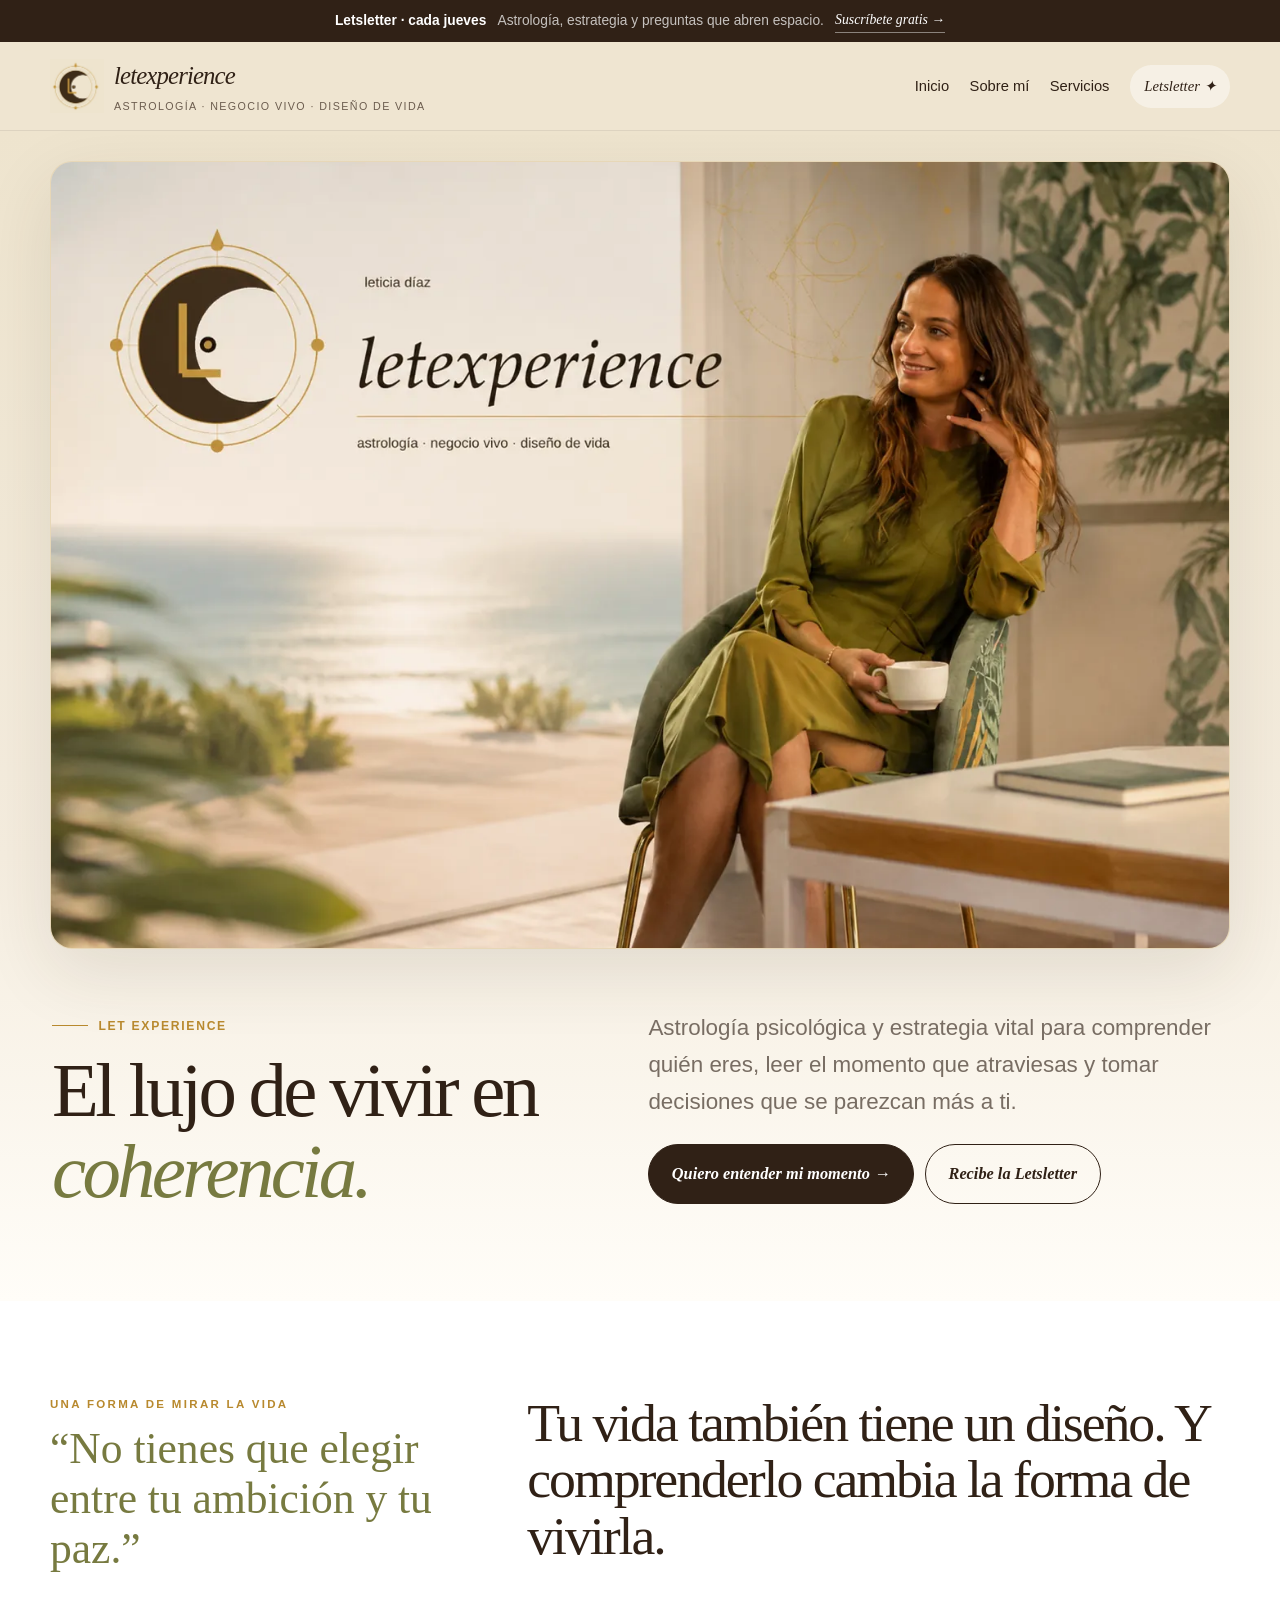
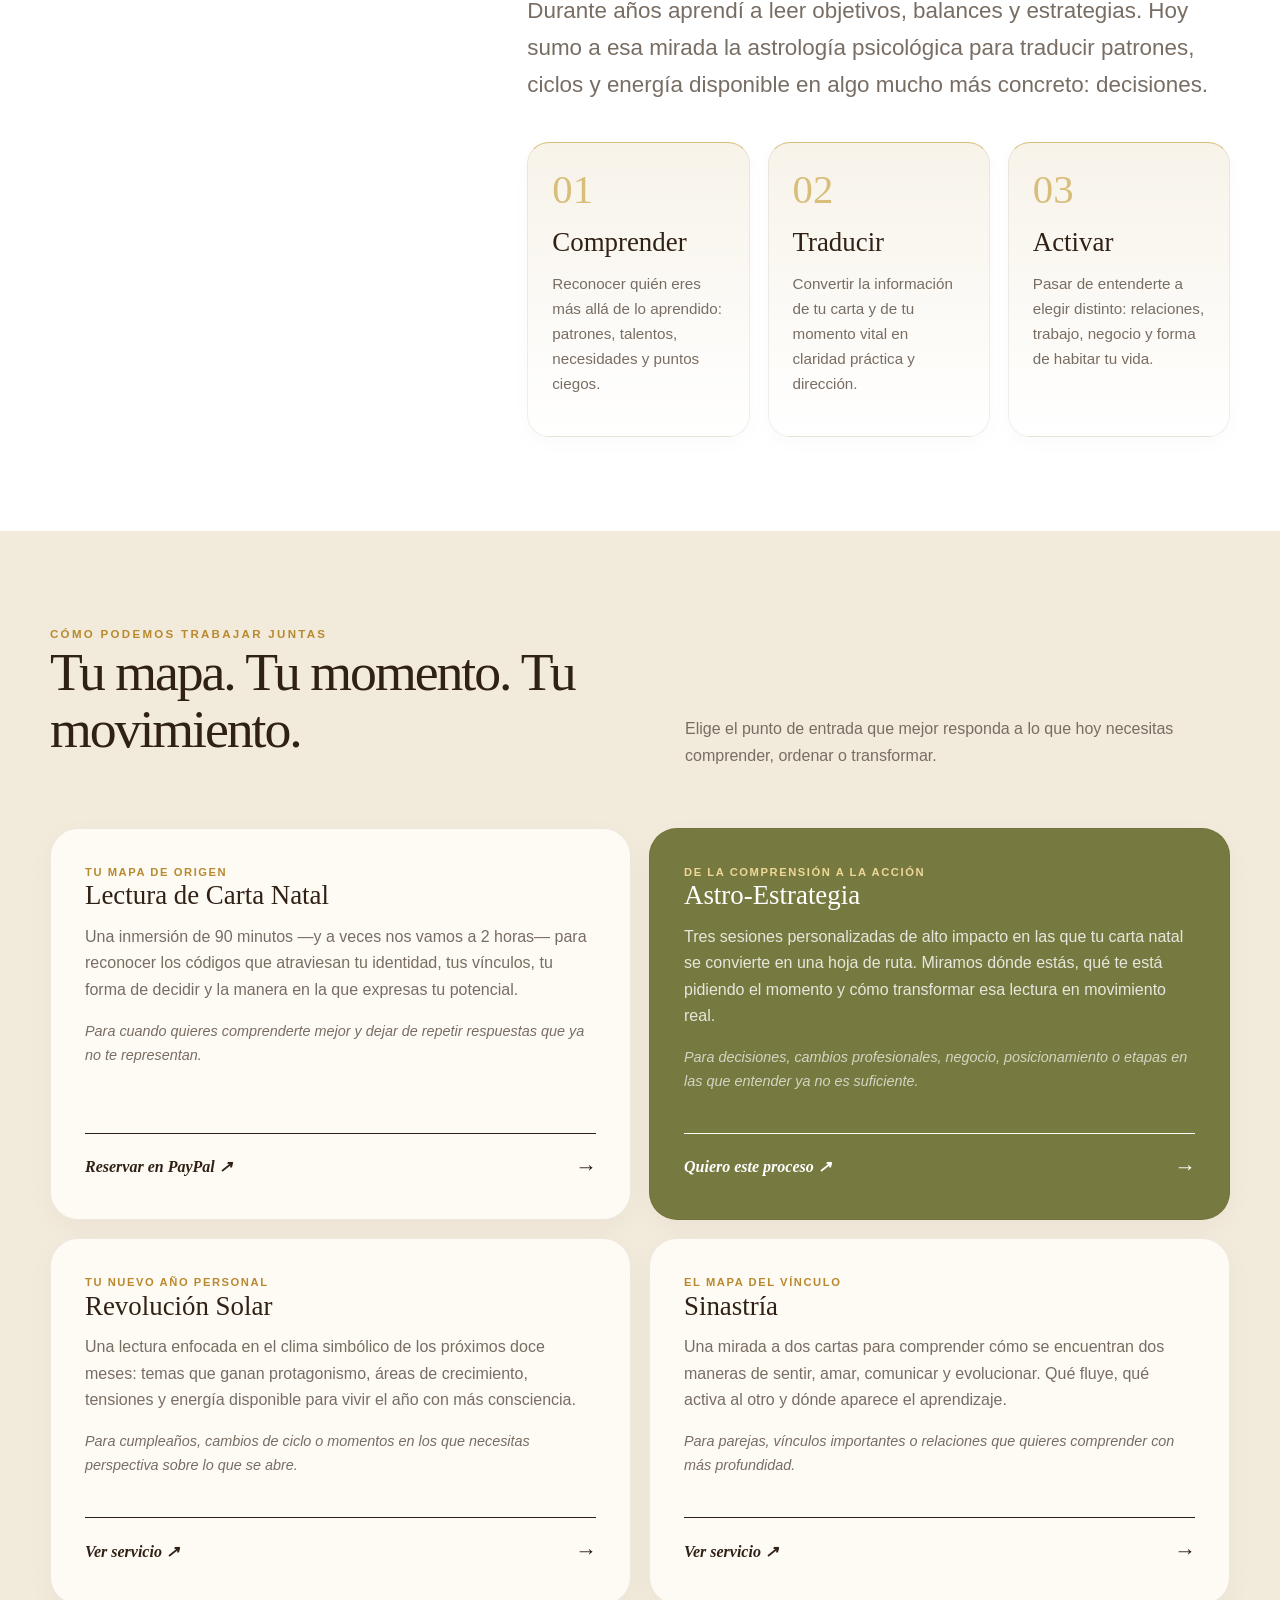
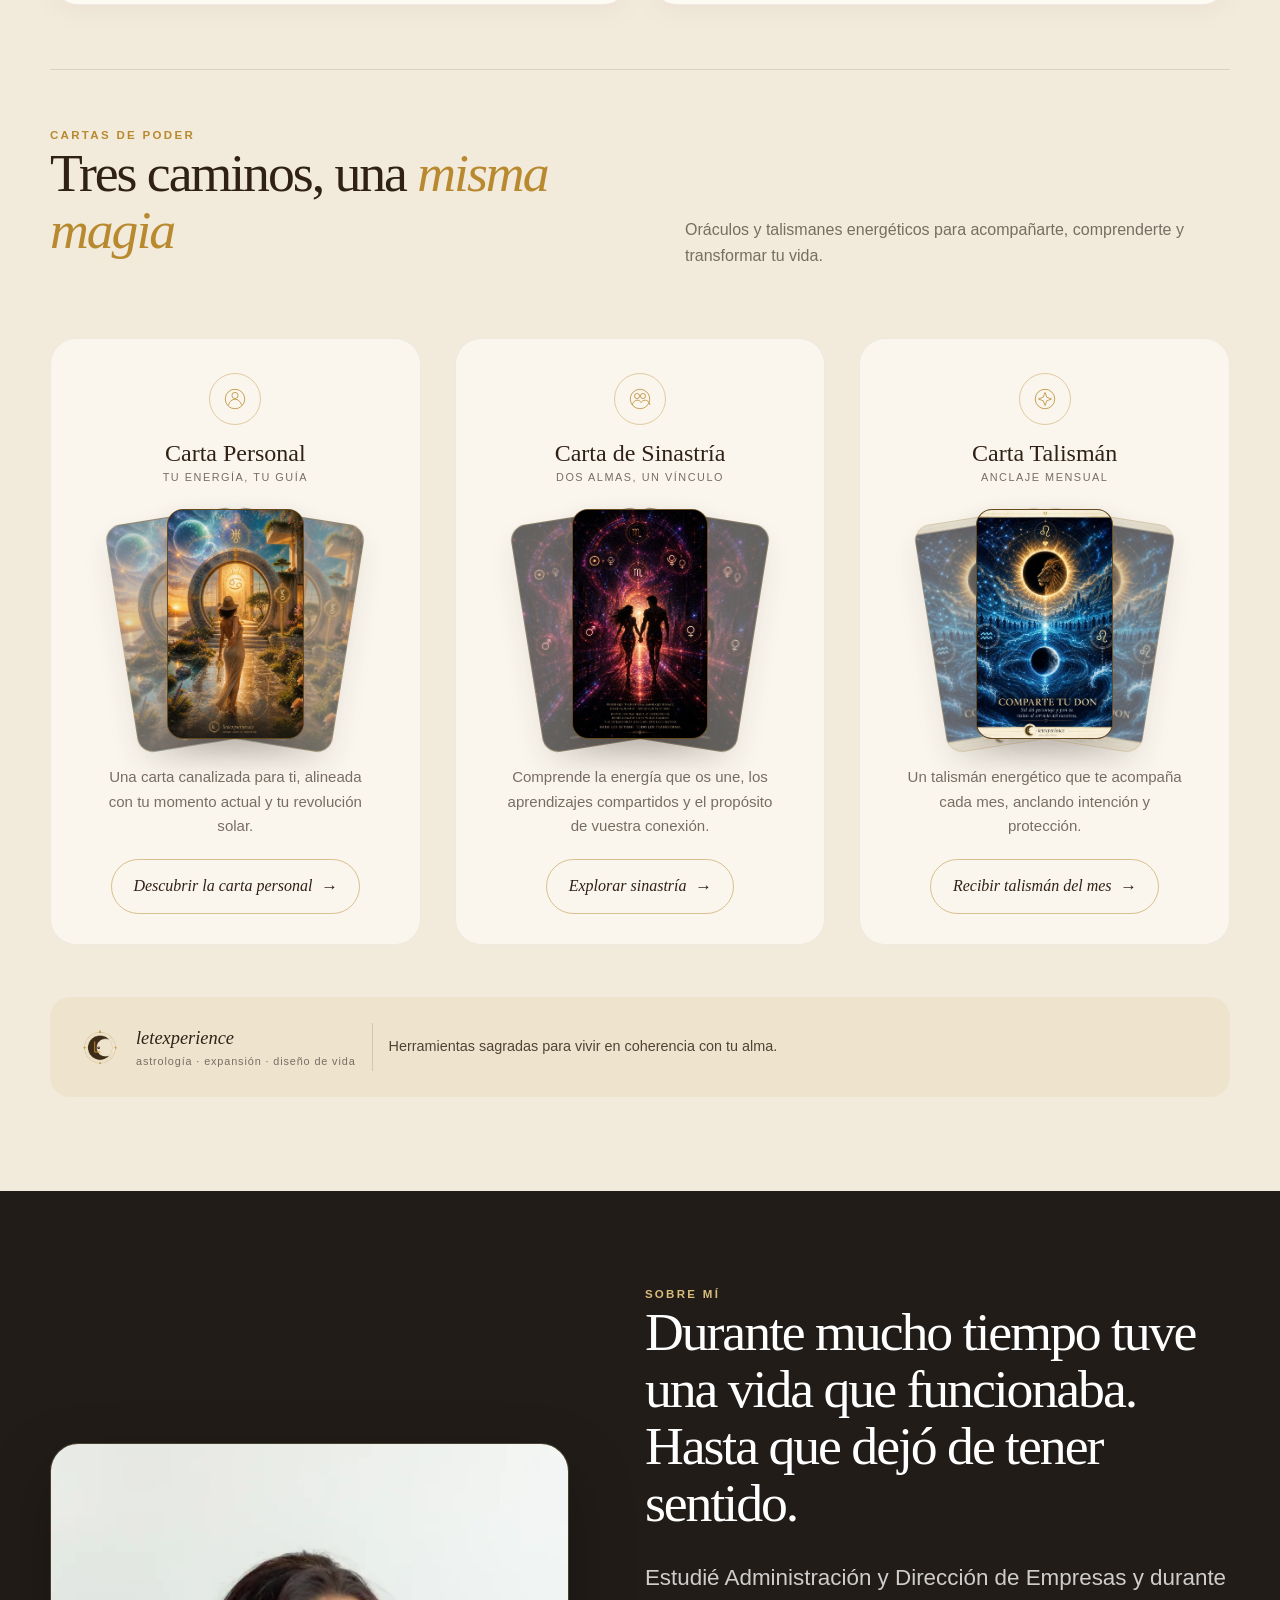
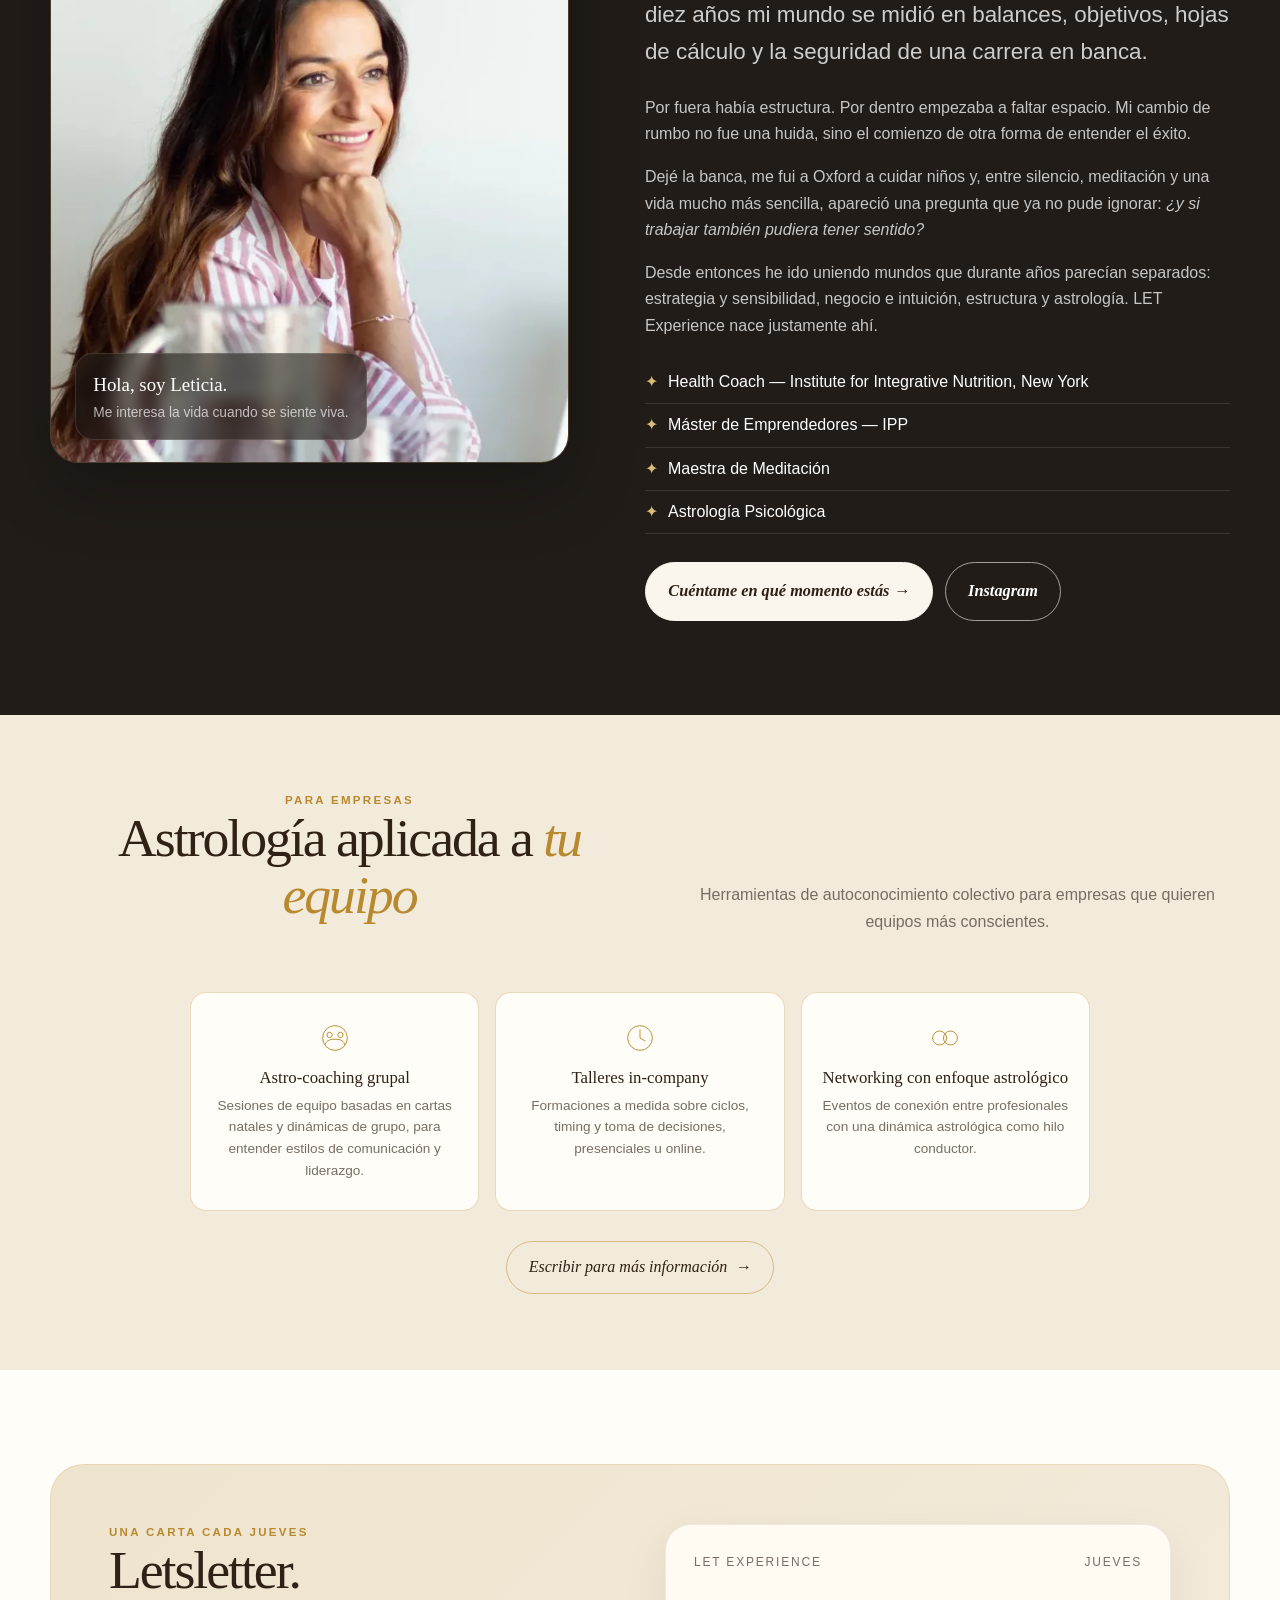
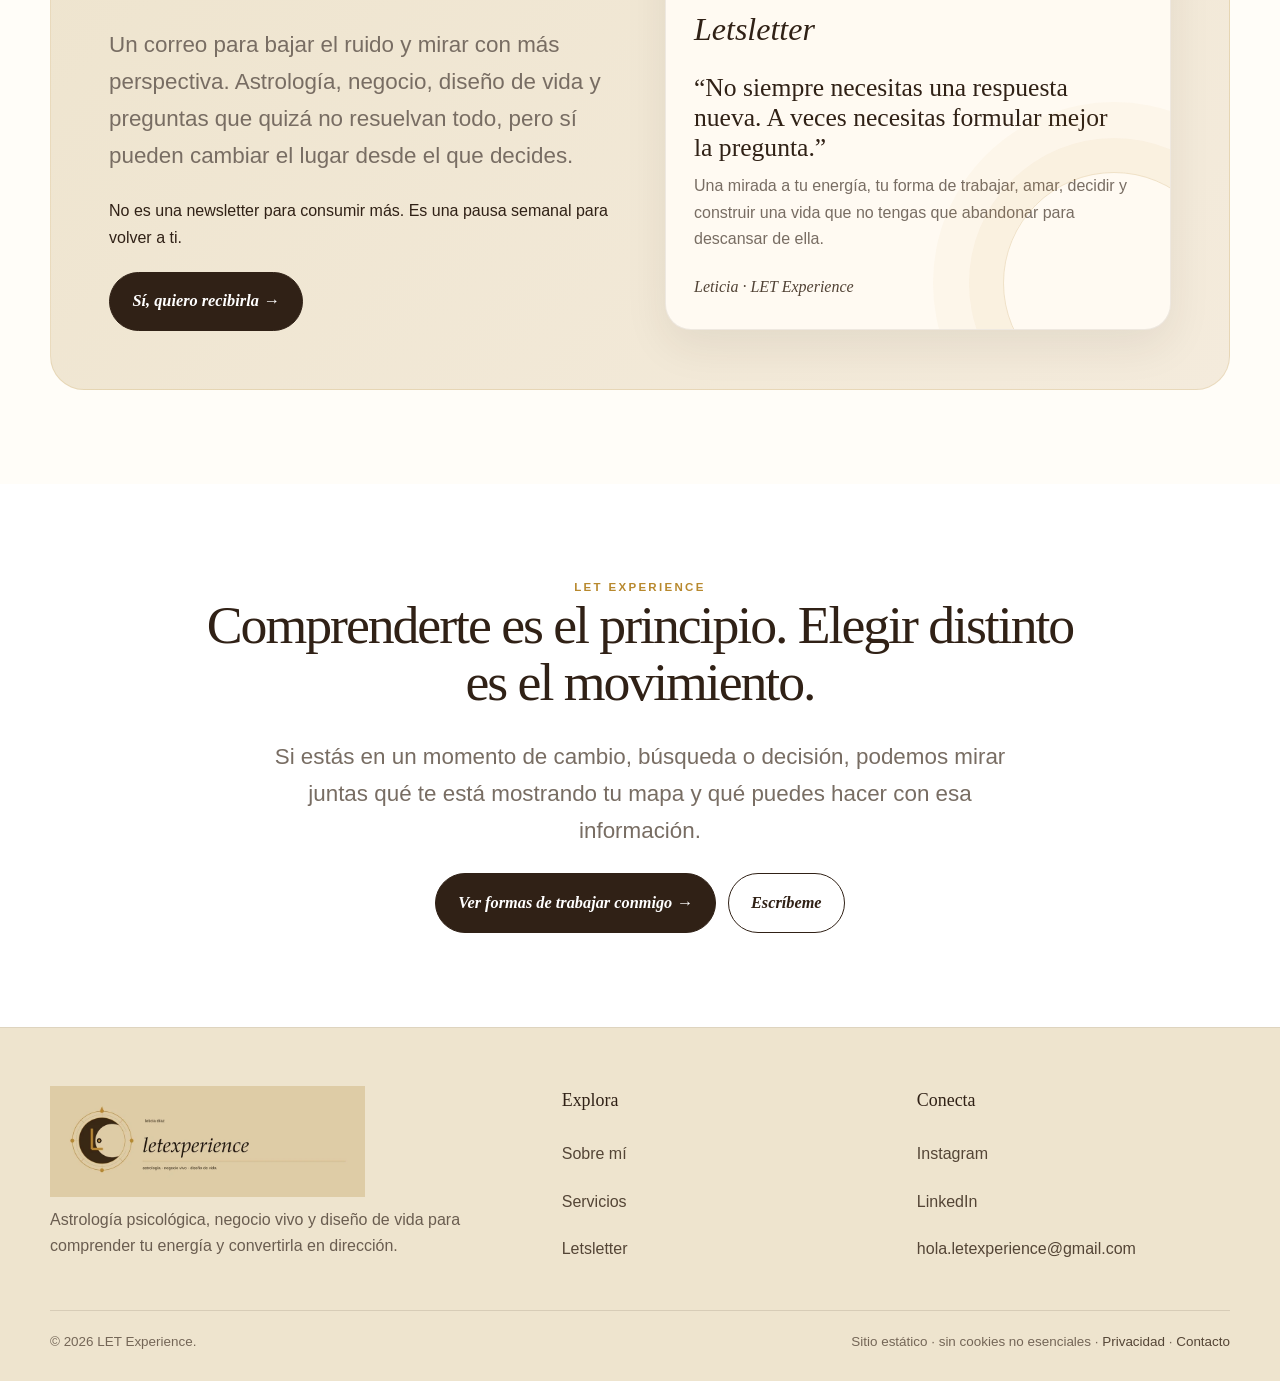
==== commit 5b0d5736: "Empresas (opcion 1) + Cartas de Poder con fotos reales Empresas: - Version clara (Opcion 1: tarjetas" ====
--- a/index.html
+++ b/index.html
@@ -21,12 +21,91 @@
 <article class="card featured"><div><div class="tag">De la comprensión a la acción</div><h3>Astro-Estrategia</h3><p>Tres sesiones personalizadas de alto impacto en las que tu carta natal se convierte en una hoja de ruta. Miramos dónde estás, qué te está pidiendo el momento y cómo transformar esa lectura en movimiento real.</p><p class="service-note">Para decisiones, cambios profesionales, negocio, posicionamiento o etapas en las que entender ya no es suficiente.</p></div><a class="text-link" href="https://www.paypal.com/ncp/payment/H6RK2QXMWAWJY" rel="noopener" target="_blank">Quiero este proceso ↗ <span>→</span></a></article>
 <article class="card"><div><div class="tag">Tu nuevo año personal</div><h3>Revolución Solar</h3><p>Una lectura enfocada en el clima simbólico de los próximos doce meses: temas que ganan protagonismo, áreas de crecimiento, tensiones y energía disponible para vivir el año con más consciencia.</p><p class="service-note">Para cumpleaños, cambios de ciclo o momentos en los que necesitas perspectiva sobre lo que se abre.</p></div><a class="text-link" href="https://www.paypal.com/ncp/payment/VW5XDKJSXHUWJ" rel="noopener" target="_blank">Ver servicio ↗ <span>→</span></a></article>
 <article class="card"><div><div class="tag">El mapa del vínculo</div><h3>Sinastría</h3><p>Una mirada a dos cartas para comprender cómo se encuentran dos maneras de sentir, amar, comunicar y evolucionar. Qué fluye, qué activa al otro y dónde aparece el aprendizaje.</p><p class="service-note">Para parejas, vínculos importantes o relaciones que quieres comprender con más profundidad.</p></div><a class="text-link" href="https://www.paypal.com/ncp/payment/57J2TXLCMSVRA" rel="noopener" target="_blank">Ver servicio ↗ <span>→</span></a></article>
-</div></div></section><section class="about" id="sobre-mi"><div class="wrap about-grid">
+</div>
+<div class="power-section">
+<div class="section-head power-head"><div><div class="eyebrow">Cartas de Poder</div><h2>Tres caminos, una <em>misma magia</em></h2></div><p>Oráculos y talismanes energéticos para acompañarte, comprenderte y transformar tu vida.</p></div>
+
+<div class="power-groups">
+
+<article class="power-group">
+<div class="power-icon" aria-hidden="true"><svg viewBox="0 0 44 44"><circle cx="22" cy="22" r="16.5"/><circle cx="22" cy="16" r="5.2"/><path d="M11 32c1.8-6.4 6.4-9.6 11-9.6S31.2 25.6 33 32"/></svg></div>
+<h3>Carta Personal</h3>
+<div class="power-sub">Tu energía, tu guía</div>
+<div class="power-deck">
+<div class="power-slide power-slide--left" style="background-image:url('assets/carta-personal.webp')"></div>
+<div class="power-slide power-slide--main"><img src="assets/carta-personal.webp" alt="Carta de Poder Personal — Comparte tu don"/></div>
+<div class="power-slide power-slide--right" style="background-image:url('assets/carta-personal.webp')"></div>
+</div>
+<p class="power-desc">Una carta canalizada para ti, alineada con tu momento actual y tu revolución solar.</p>
+<a class="power-cta" href="mailto:hola.letexperience@gmail.com?subject=Quiero%20mi%20Carta%20Personal">Descubrir la carta personal <span>→</span></a>
+</article>
+
+<article class="power-group">
+<div class="power-icon" aria-hidden="true"><svg viewBox="0 0 44 44"><circle cx="22" cy="22" r="16.5"/><circle cx="17" cy="17" r="4.3"/><circle cx="27" cy="17" r="4.3"/><path d="M9 32c1.4-5.4 4.6-8 8-8s5.6 1.6 7 4c1.4-2.4 3.6-4 7-4s6.6 2.6 8 8"/></svg></div>
+<h3>Carta de Sinastría</h3>
+<div class="power-sub">Dos almas, un vínculo</div>
+<div class="power-deck">
+<div class="power-slide power-slide--left" style="background-image:url('assets/carta-sinastria.webp')"></div>
+<div class="power-slide power-slide--main"><img src="assets/carta-sinastria.webp" alt="Carta de Poder de Sinastría — Poder que transforma, amor que renace"/></div>
+<div class="power-slide power-slide--right" style="background-image:url('assets/carta-sinastria.webp')"></div>
+</div>
+<p class="power-desc">Comprende la energía que os une, los aprendizajes compartidos y el propósito de vuestra conexión.</p>
+<a class="power-cta" href="mailto:hola.letexperience@gmail.com?subject=Quiero%20mi%20Carta%20de%20Sinastr%C3%ADa">Explorar sinastría <span>→</span></a>
+</article>
+
+<article class="power-group">
+<div class="power-icon" aria-hidden="true"><svg viewBox="0 0 44 44"><circle cx="22" cy="22" r="16.5"/><path d="M22 11 L25 19 L33 22 L25 25 L22 33 L19 25 L11 22 L19 19 Z"/></svg></div>
+<h3>Carta Talismán</h3>
+<div class="power-sub">Anclaje mensual</div>
+<div class="power-deck">
+<div class="power-slide power-slide--left" style="background-image:url('assets/carta-talisman.webp')"></div>
+<div class="power-slide power-slide--main"><img src="assets/carta-talisman.webp" alt="Carta Talismán del mes — Comparte tu don"/></div>
+<div class="power-slide power-slide--right" style="background-image:url('assets/carta-talisman.webp')"></div>
+</div>
+<p class="power-desc">Un talismán energético que te acompaña cada mes, anclando intención y protección.</p>
+<a class="power-cta" href="mailto:hola.letexperience@gmail.com?subject=Quiero%20mi%20Carta%20Talism%C3%A1n%20del%20Mes">Recibir talismán del mes <span>→</span></a>
+</article>
+
+</div>
+
+<div class="power-strip">
+<img alt="" src="assets/logo-icon.webp"/>
+<div class="power-strip-word"><strong>letexperience</strong><small>astrología · expansión · diseño de vida</small></div>
+<span class="power-strip-divider"></span>
+<span class="power-strip-tag">Herramientas sagradas para vivir en coherencia con tu alma.</span>
+</div>
+</div>
+</div></section><section class="about" id="sobre-mi"><div class="wrap about-grid">
 <div class="about-collage"><div class="photo-main"><img alt="Leticia en un espacio luminoso, natural y elegante." src="assets/about-leticia.webp" width="1100" height="733" loading="lazy"/><div class="hello"><strong>Hola, soy Leticia.</strong><span>Me interesa la vida cuando se siente viva.</span></div></div></div>
 <div><div class="eyebrow">Sobre mí</div><h2>Durante mucho tiempo tuve una vida que funcionaba. Hasta que dejó de tener sentido.</h2><p class="lead">Estudié Administración y Dirección de Empresas y durante diez años mi mundo se midió en balances, objetivos, hojas de cálculo y la seguridad de una carrera en banca.</p><p>Por fuera había estructura. Por dentro empezaba a faltar espacio. Mi cambio de rumbo no fue una huida, sino el comienzo de otra forma de entender el éxito.</p><p>Dejé la banca, me fui a Oxford a cuidar niños y, entre silencio, meditación y una vida mucho más sencilla, apareció una pregunta que ya no pude ignorar: <em>¿y si trabajar también pudiera tener sentido?</em></p><p>Desde entonces he ido uniendo mundos que durante años parecían separados: estrategia y sensibilidad, negocio e intuición, estructura y astrología. LET Experience nace justamente ahí.</p>
 <ul class="ticks"><li>Health Coach — Institute for Integrative Nutrition, New York</li><li>Máster de Emprendedores — IPP</li><li>Maestra de Meditación</li><li>Astrología Psicológica</li></ul>
 <div class="button-row"><a class="btn ivory" href="mailto:hola.letexperience@gmail.com">Cuéntame en qué momento estás →</a><a class="btn light" href="https://www.instagram.com/leticialetexperience/?hl=es" rel="noopener" target="_blank">Instagram</a></div>
-</div></div></section><section class="newsletter" id="letsletter"><div class="wrap"><div class="newsletter-box">
+</div></div></section><section class="empresas"><div class="wrap">
+<div class="section-head empresas-head"><div><div class="eyebrow">Para empresas</div><h2>Astrología aplicada a <em>tu equipo</em></h2></div><p>Herramientas de autoconocimiento colectivo para empresas que quieren equipos más conscientes.</p></div>
+<div class="empresas-grid">
+
+<article class="empresas-card">
+<svg viewBox="0 0 44 44" aria-hidden="true"><circle cx="22" cy="22" r="16"/><circle cx="15" cy="18" r="3.4"/><circle cx="29" cy="18" r="3.4"/><path d="M9 31c1.6-5 5-7.4 13-7.4S33.4 26 35 31"/></svg>
+<h3>Astro-coaching grupal</h3>
+<p>Sesiones de equipo basadas en cartas natales y dinámicas de grupo, para entender estilos de comunicación y liderazgo.</p>
+</article>
+
+<article class="empresas-card">
+<svg viewBox="0 0 44 44" aria-hidden="true"><circle cx="22" cy="22" r="16"/><path d="M22 11v11l7 4"/></svg>
+<h3>Talleres in-company</h3>
+<p>Formaciones a medida sobre ciclos, timing y toma de decisiones, presenciales u online.</p>
+</article>
+
+<article class="empresas-card">
+<svg viewBox="0 0 44 44" aria-hidden="true"><circle cx="15" cy="22" r="9"/><circle cx="29" cy="22" r="9"/></svg>
+<h3>Networking con enfoque astrológico</h3>
+<p>Eventos de conexión entre profesionales con una dinámica astrológica como hilo conductor.</p>
+</article>
+
+</div>
+<div class="empresas-cta"><a href="mailto:hola.letexperience@gmail.com?subject=Consulta%20servicios%20para%20empresas">Escribir para más información <span>→</span></a></div>
+</div></section>
+<section class="newsletter" id="letsletter"><div class="wrap"><div class="newsletter-box">
 <div><div class="eyebrow">Una carta cada jueves</div><h2>Letsletter.</h2><p class="lead">Un correo para bajar el ruido y mirar con más perspectiva. Astrología, negocio, diseño de vida y preguntas que quizá no resuelvan todo, pero sí pueden cambiar el lugar desde el que decides.</p><p>No es una newsletter para consumir más. Es una pausa semanal para volver a ti.</p><div class="button-row"><a class="btn dark" href="https://2x8qrt.subscribepage.io/" rel="noopener" target="_blank">Sí, quiero recibirla →</a></div></div>
 <div aria-hidden="true" class="newsletter-preview"><div class="nl-top"><span>LET Experience</span><span>Jueves</span></div><div class="nl-title">Letsletter</div><div class="nl-quote">“No siempre necesitas una respuesta nueva. A veces necesitas formular mejor la pregunta.”</div><p class="nl-text">Una mirada a tu energía, tu forma de trabajar, amar, decidir y construir una vida que no tengas que abandonar para descansar de ella.</p><div class="nl-sign">Leticia · LET Experience</div></div>
 </div></div></section><section class="final-cta"><div class="wrap final-box"><div class="eyebrow">LET Experience</div><h2>Comprenderte es el principio. Elegir distinto es el movimiento.</h2><p class="lead">Si estás en un momento de cambio, búsqueda o decisión, podemos mirar juntas qué te está mostrando tu mapa y qué puedes hacer con esa información.</p><div class="button-row"><a class="btn dark" href="#servicios">Ver formas de trabajar conmigo →</a><a class="btn light" href="mailto:hola.letexperience@gmail.com">Escríbeme</a></div></div></section></main><footer class="footer"><div class="wrap"><div class="footer-grid"><div><img alt="Let Experience" class="footer-logo" src="assets/logo.webp"/><p>Astrología psicológica, negocio vivo y diseño de vida para comprender tu energía y convertirla en dirección.</p></div><nav><strong>Explora</strong><a href="#sobre-mi">Sobre mí</a><a href="#servicios">Servicios</a><a href="#letsletter">Letsletter</a></nav><nav><strong>Conecta</strong><a href="https://www.instagram.com/leticialetexperience/?hl=es" rel="noopener" target="_blank">Instagram</a><a href="https://www.linkedin.com/in/leticiadiazpardo/" rel="noopener" target="_blank">LinkedIn</a><a href="mailto:hola.letexperience@gmail.com">hola.letexperience@gmail.com</a></nav></div><div class="footer-bottom"><span>© <span data-year=""></span> LET Experience.</span><span>Sitio estático · sin cookies no esenciales · <a href="/privacidad.html">Privacidad</a> · <a href="mailto:hola.letexperience@gmail.com?subject=Contacto%20LET%20Experience">Contacto</a></span></div></div></footer>
--- a/styles/part2.css
+++ b/styles/part2.css
@@ -2,4 +2,5 @@
 .about{background:var(--night);color:#fff}.about-grid{display:grid;grid-template-columns:.94fr 1.06fr;gap:76px;align-items:center}.about-collage{position:relative;min-height:620px;display:flex;align-items:center}.photo-main{position:relative;width:min(100%,560px);height:620px;overflow:hidden;border-radius:28px;box-shadow:0 26px 65px rgba(0,0,0,.25);border:1px solid rgba(216,189,123,.22)}.photo-main img{width:100%;height:100%;object-fit:cover;object-position:center;display:block}.hello{position:absolute;left:24px;bottom:22px;z-index:2;padding:.92rem 1.08rem;border-radius:18px;background:rgba(33,28,24,.58);backdrop-filter:blur(8px);border:1px solid rgba(255,255,255,.12)}.hello strong{font-family:Georgia,serif;font-size:1.18rem;font-weight:400}.hello span{display:block;font-size:.86rem;color:rgba(255,255,255,.68);margin-top:2px}.about .eyebrow{color:var(--gold2)}.about p{color:rgba(255,255,255,.75)}.about .lead{color:rgba(255,255,255,.78)}.ticks{list-style:none;margin:1.35rem 0 1.7rem;padding:0}.ticks li{padding:.5rem 0;border-bottom:1px solid rgba(255,255,255,.11)}.ticks li:before{content:"✦";color:var(--gold2);margin-right:.63rem}.about .btn.light{border-color:rgba(255,255,255,.58);color:#fff}
 .newsletter{background:var(--paper)}.newsletter-box{display:grid;grid-template-columns:1fr 1fr;gap:50px;align-items:center;padding:58px;border-radius:34px;background:linear-gradient(135deg,var(--brand),#f4ebdc);border:1px solid rgba(184,137,46,.17);overflow:hidden}.newsletter-preview{background:#fffaf2;border:1px solid rgba(48,33,22,.08);border-radius:26px;padding:28px;min-height:330px;box-shadow:0 16px 44px rgba(48,33,22,.08);position:relative;overflow:hidden}.newsletter-preview:after{content:"";position:absolute;right:-55px;bottom:-65px;width:220px;height:220px;border-radius:50%;border:1px solid rgba(184,137,46,.22);box-shadow:0 0 0 34px rgba(184,137,46,.05),0 0 0 70px rgba(184,137,46,.035)}.nl-top{display:flex;justify-content:space-between;gap:18px;font-size:.75rem;letter-spacing:.15em;text-transform:uppercase;color:var(--muted)}.nl-title{font-family:Georgia,serif;font-style:italic;font-size:2rem;margin-top:30px}.nl-quote{font-family:Georgia,serif;font-size:clamp(1.45rem,2vw,2rem);line-height:1.18;max-width:430px;margin-top:17px}.nl-text{color:var(--muted);max-width:455px}.nl-sign{font-family:Georgia,serif;font-style:italic;color:var(--ink2);margin-top:22px}
 .final-cta{background:#fff}.final-box{text-align:center;max-width:880px;margin:auto}.final-box .lead{margin-left:auto;margin-right:auto}.final-box .button-row{justify-content:center}
-.footer{background:var(--brand);color:var(--ink);padding:58px 0 28px;border-top:1px solid rgba(48,33,22,.08)}.footer-grid{display:grid;grid-template-columns:1.2fr .8fr .8fr;gap:42px}.footer-logo{width:315px;max-width:100%;mix-blend-mode:multiply}.footer p{max-width:430px;color:#6a5d50}.footer nav{display:grid;gap:.48rem}.footer nav strong{font-family:Georgia,serif;font-weight:400;font-size:1.12rem;margin-bottom:.3rem}.footer a{text-decoration:none;color:#544536}.footer-bottom{border-top:1px solid rgba(48,33,22,.12);margin-top:34px;padding-top:20px;display:flex;justify-content:space-between;gap:18px;flex-wrap:wrap;font-size:.84rem;color:#746657}+.footer{background:var(--brand);color:var(--ink);padding:58px 0 28px;border-top:1px solid rgba(48,33,22,.08)}.footer-grid{display:grid;grid-template-columns:1.2fr .8fr .8fr;gap:42px}.footer-logo{width:315px;max-width:100%;mix-blend-mode:multiply}.footer p{max-width:430px;color:#6a5d50}.footer nav{display:grid;gap:.48rem}.footer nav strong{font-family:Georgia,serif;font-weight:400;font-size:1.12rem;margin-bottom:.3rem}.footer a{text-decoration:none;color:#544536}.footer-bottom{border-top:1px solid rgba(48,33,22,.12);margin-top:34px;padding-top:20px;display:flex;justify-content:space-between;gap:18px;flex-wrap:wrap;font-size:.84rem;color:#746657}.empresas{background:var(--cream);padding:76px 0}.empresas-head{margin-bottom:40px;text-align:center;justify-content:center}.empresas-head h2 em{font-style:italic;color:var(--gold)}.empresas-grid{display:grid;grid-template-columns:repeat(3,1fr);gap:16px;max-width:900px;margin:0 auto}.empresas-card{background:var(--paper);border:1px solid rgba(184,137,46,.3);border-radius:16px;padding:28px 20px;text-align:center}.empresas-card svg{width:34px;height:34px;stroke:var(--gold);stroke-width:1.2;fill:none;margin:0 auto 14px;display:block}.empresas-card h3{font-size:1.05rem;margin-bottom:8px;color:var(--ink)}.empresas-card p{color:var(--muted);font-size:.85rem;line-height:1.6;margin:0}.empresas-cta{text-align:center;margin-top:30px}.empresas-cta a{display:inline-flex;align-items:center;gap:8px;font-family:Georgia,serif;font-style:italic;text-decoration:none;color:var(--ink);border:1px solid rgba(184,137,46,.5);border-radius:999px;padding:.78rem 1.35rem;transition:.2s ease}.empresas-cta a:hover{background:var(--ink);color:#fff;border-color:var(--ink)}
+.power-section{margin-top:64px;padding-top:56px;border-top:1px solid var(--line)}.power-head{margin-bottom:52px}.power-head h2 em{font-style:italic;color:var(--gold)}.power-groups{display:grid;grid-template-columns:repeat(3,1fr);gap:34px}.power-group{text-align:center;padding:34px 24px 30px;border-radius:26px;background:rgba(255,253,248,.6);border:1px solid rgba(48,33,22,.06)}.power-icon{width:52px;height:52px;margin:0 auto 16px;border-radius:50%;display:flex;align-items:center;justify-content:center;border:1px solid rgba(184,137,46,.4)}.power-icon svg{width:26px;height:26px;fill:none;stroke:var(--gold);stroke-width:1.3}.power-group h3{font-size:1.5rem;margin-bottom:2px}.power-sub{font-size:.68rem;letter-spacing:.14em;text-transform:uppercase;color:var(--muted);margin-bottom:22px}.power-deck{position:relative;height:230px;margin:0 auto 26px;width:100%;max-width:220px}.power-slide{position:absolute;top:6px;width:62%;height:100%;border-radius:16px;border:1px solid rgba(184,137,46,.4);box-shadow:0 14px 30px rgba(48,33,22,.16);background-size:cover;background-position:center top;overflow:hidden}.power-slide--left{left:-2%;transform:rotate(-9deg);z-index:1;opacity:.6;filter:blur(.5px) brightness(.85)}.power-slide--right{right:-2%;transform:rotate(9deg);z-index:1;opacity:.6;filter:blur(.5px) brightness(.85)}.power-slide--main{left:19%;top:0;z-index:2;background:var(--ink)}.power-slide--main img{width:100%;height:100%;object-fit:cover;display:block}.power-desc{color:var(--muted);font-size:.94rem;max-width:280px;margin:0 auto 20px}.power-cta{display:inline-flex;align-items:center;gap:8px;font-family:Georgia,serif;font-style:italic;text-decoration:none;color:var(--ink);border:1px solid rgba(184,137,46,.5);border-radius:999px;padding:.78rem 1.35rem;transition:.2s ease}.power-cta:hover{background:var(--ink);color:#fff;border-color:var(--ink)}.power-cta span{font-size:1.05rem}.power-strip{margin-top:52px;padding:26px 30px;border-radius:20px;background:var(--brand);display:flex;align-items:center;gap:16px;flex-wrap:wrap}.power-strip img{width:40px;height:40px;flex:none}.power-strip-word strong{display:block;font-family:Georgia,serif;font-style:italic;font-size:1.15rem;font-weight:400;color:var(--ink)}.power-strip-word small{display:block;font-size:.68rem;letter-spacing:.08em;color:var(--muted)}.power-strip-divider{width:1px;align-self:stretch;background:rgba(48,33,22,.15);display:block}.power-strip-tag{color:var(--ink2);font-size:.9rem;flex:1;min-width:200px}
--- a/styles/part3.css
+++ b/styles/part3.css
@@ -1,8 +1,8 @@
-@media(max-width:900px){.navlinks{display:none;position:absolute;left:18px;right:18px;top:78px;padding:17px;background:#fffdf8;border-radius:18px;box-shadow:var(--shadow);flex-direction:column;align-items:stretch}.navlinks.open{display:flex}.menu-btn{display:block}.hero-copy,.manifesto-grid,.about-grid,.newsletter-box{grid-template-columns:1fr}.hero-copy{gap:24px}.manifesto-grid{gap:35px}.pillars,.cards{grid-template-columns:1fr}.section-head{align-items:flex-start;flex-direction:column}.footer-grid{grid-template-columns:1fr 1fr}.about-collage{min-height:620px;justify-content:center}.photo-main{height:560px}.newsletter-box{padding:40px}}
+@media(max-width:900px){.navlinks{display:none;position:absolute;left:18px;right:18px;top:78px;padding:17px;background:#fffdf8;border-radius:18px;box-shadow:var(--shadow);flex-direction:column;align-items:stretch}.navlinks.open{display:flex}.menu-btn{display:block}.hero-copy,.manifesto-grid,.about-grid,.newsletter-box{grid-template-columns:1fr}.hero-copy{gap:24px}.manifesto-grid{gap:35px}.pillars,.cards{grid-template-columns:1fr}.empresas-grid{grid-template-columns:1fr}.section-head{align-items:flex-start;flex-direction:column}.footer-grid{grid-template-columns:1fr 1fr}.about-collage{min-height:620px;justify-content:center}.photo-main{height:560px}.newsletter-box{padding:40px}}
 
 /* Tablet: aprovecha el ancho extra con rejillas de 2 columnas en vez de saltar directo a 1 */
-@media(min-width:601px) and (max-width:900px){.pillars,.cards{grid-template-columns:repeat(2,1fr)}.hero-copy h1{font-size:clamp(2.6rem,5.5vw,4rem)}.hero-image img{aspect-ratio:16/10}.about-collage{min-height:0}.photo-main{width:min(100%,520px);height:440px;margin:0 auto}.footer-grid{grid-template-columns:1fr 1fr}.card{min-height:auto}}
+@media(min-width:601px) and (max-width:900px){.pillars,.cards{grid-template-columns:repeat(2,1fr)}.hero-copy h1{font-size:clamp(2.6rem,5.5vw,4rem)}.hero-image img{aspect-ratio:16/10}.about-collage{min-height:0}.photo-main{width:min(100%,520px);height:440px;margin:0 auto}.footer-grid{grid-template-columns:1fr 1fr}.card{min-height:auto}.power-groups{grid-template-columns:repeat(2,1fr)}.power-group:last-child{grid-column:1/-1;max-width:360px;margin:0 auto}}
 
-@media(max-width:600px){.wrap{width:min(100% - 28px,1180px)}.notice span{display:none}.nav{height:78px}.brand-icon{width:46px;height:46px;flex-basis:46px}.brand-icon img{width:190px;left:-9px;top:-9px}.brand-name strong{font-size:1.28rem}.brand-name small{font-size:.59rem;letter-spacing:.1em}.hero{padding:17px 0 64px}.hero-image{border-radius:12px}.hero-image img{aspect-ratio:4/3;object-fit:cover}.hero-copy{padding-top:30px}.hero-copy h1{font-size:2.8rem}section{padding:70px 0}.card{padding:27px;min-height:290px}.about-collage{min-height:520px;justify-content:center}.photo-main{width:100%;height:420px;border-radius:24px}.hello{left:16px;bottom:17px;right:16px}.newsletter-box{padding:28px 22px;border-radius:24px}.newsletter-preview{padding:22px;min-height:290px}.footer-grid{grid-template-columns:1fr}.footer-logo{width:275px}.button-row .btn{width:100%}.text-link{flex-wrap:wrap;gap:8px}}
+@media(max-width:600px){.wrap{width:min(100% - 28px,1180px)}.notice span{display:none}.nav{height:78px}.brand-icon{width:46px;height:46px;flex-basis:46px}.brand-icon img{width:190px;left:-9px;top:-9px}.brand-name strong{font-size:1.28rem}.brand-name small{font-size:.59rem;letter-spacing:.1em}.hero{padding:17px 0 64px}.hero-image{border-radius:12px}.hero-image img{aspect-ratio:4/3;object-fit:cover}.hero-copy{padding-top:30px}.hero-copy h1{font-size:2.8rem}section{padding:70px 0}.card{padding:27px;min-height:290px}.about-collage{min-height:520px;justify-content:center}.photo-main{width:100%;height:420px;border-radius:24px}.hello{left:16px;bottom:17px;right:16px}.newsletter-box{padding:28px 22px;border-radius:24px}.newsletter-preview{padding:22px;min-height:290px}.footer-grid{grid-template-columns:1fr}.footer-logo{width:275px}.button-row .btn{width:100%}.text-link{flex-wrap:wrap;gap:8px}.power-section{margin-top:44px;padding-top:38px}.power-groups{grid-template-columns:1fr;gap:22px}.power-group{padding:28px 20px 26px}.power-strip{flex-direction:column;text-align:center}.power-strip-divider{display:none}.empresas-grid{grid-template-columns:1fr}}
 
 @media(max-width:380px){.hero-copy h1{font-size:2.35rem}.nav{gap:10px}.brand-name small{display:none}}
